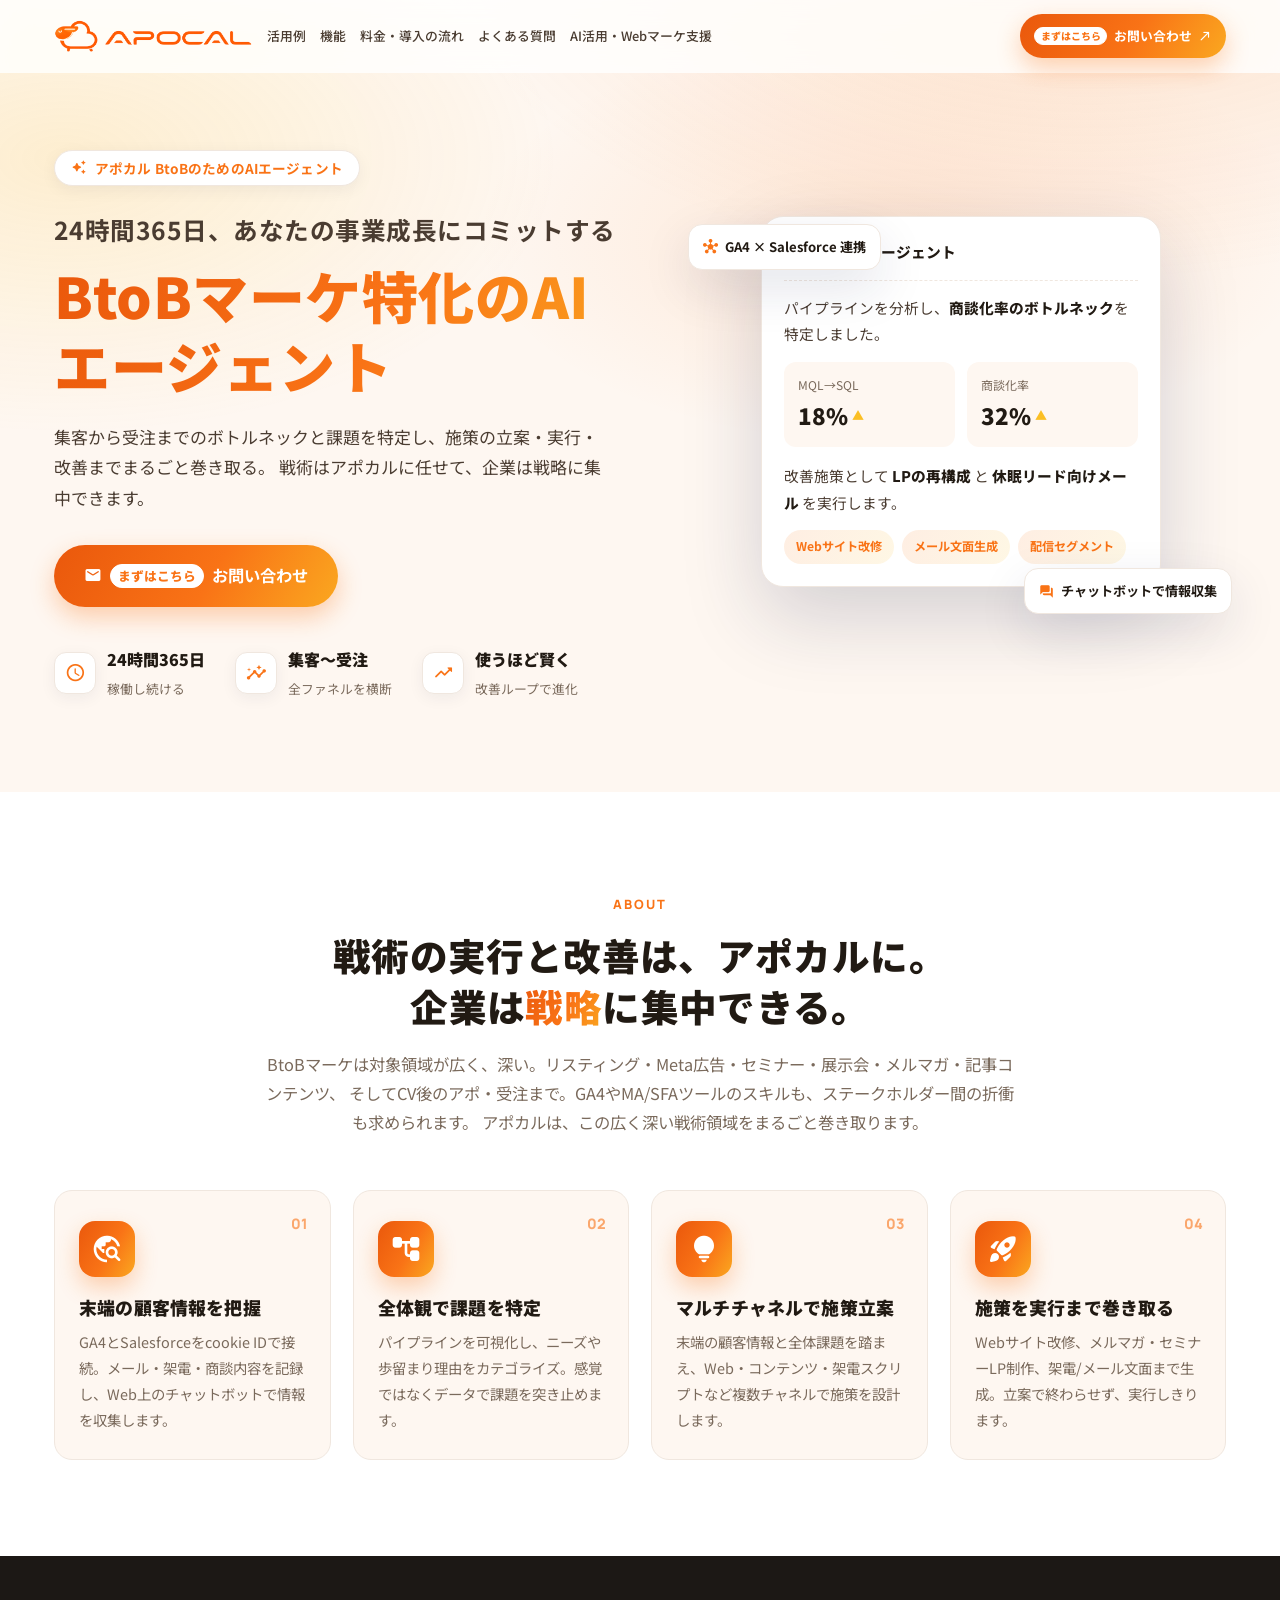
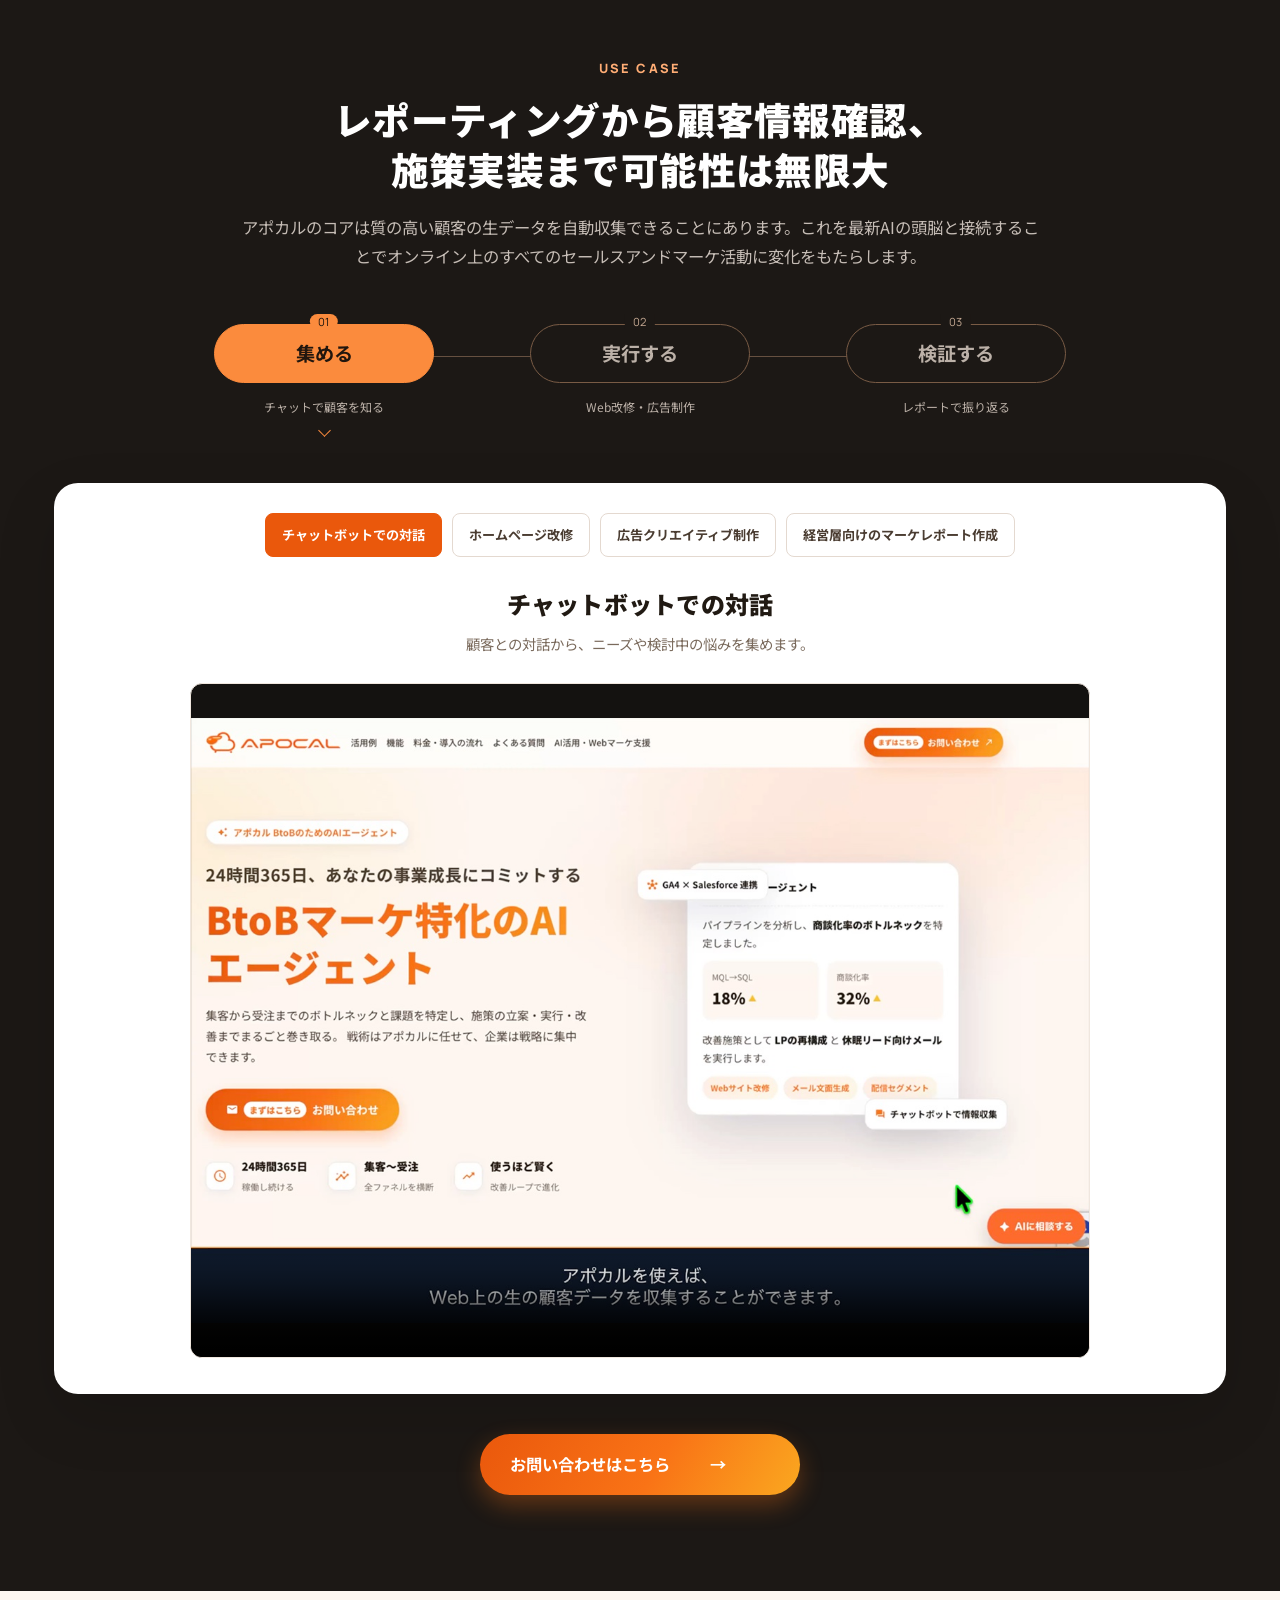
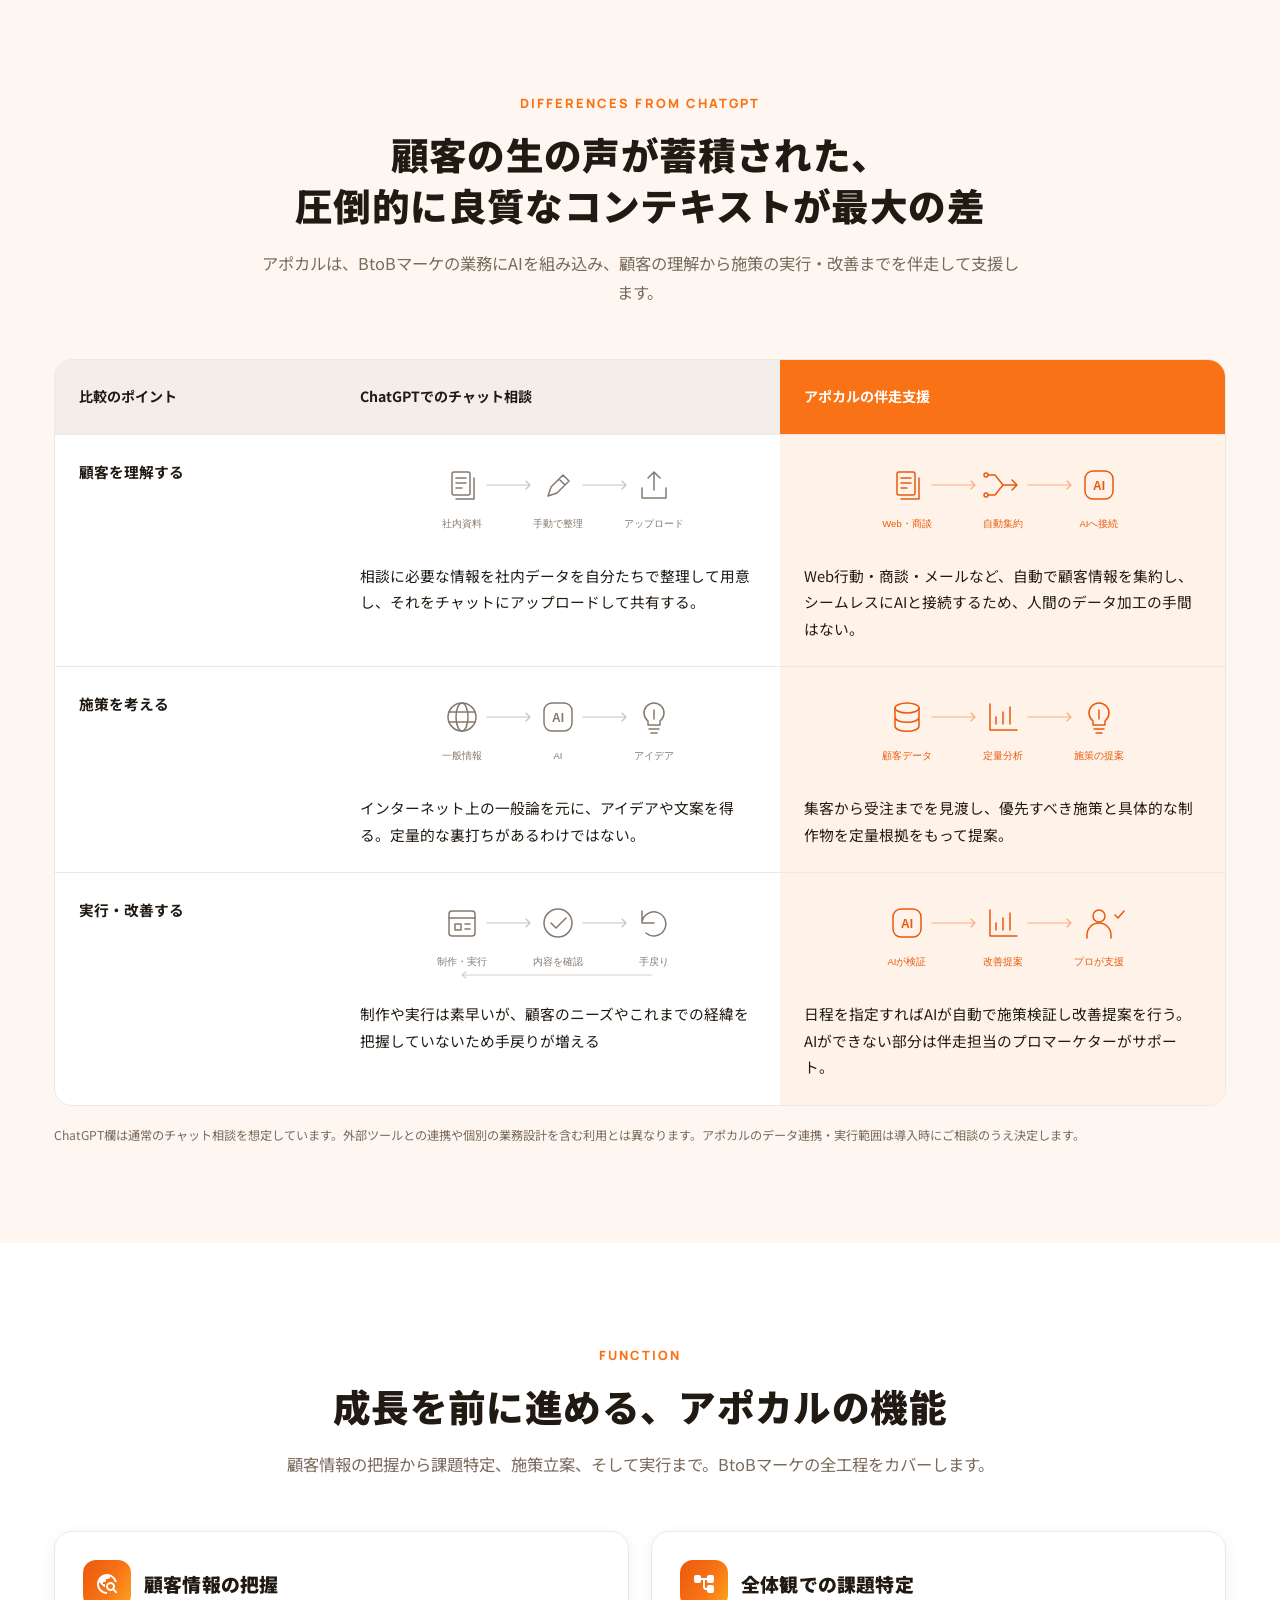
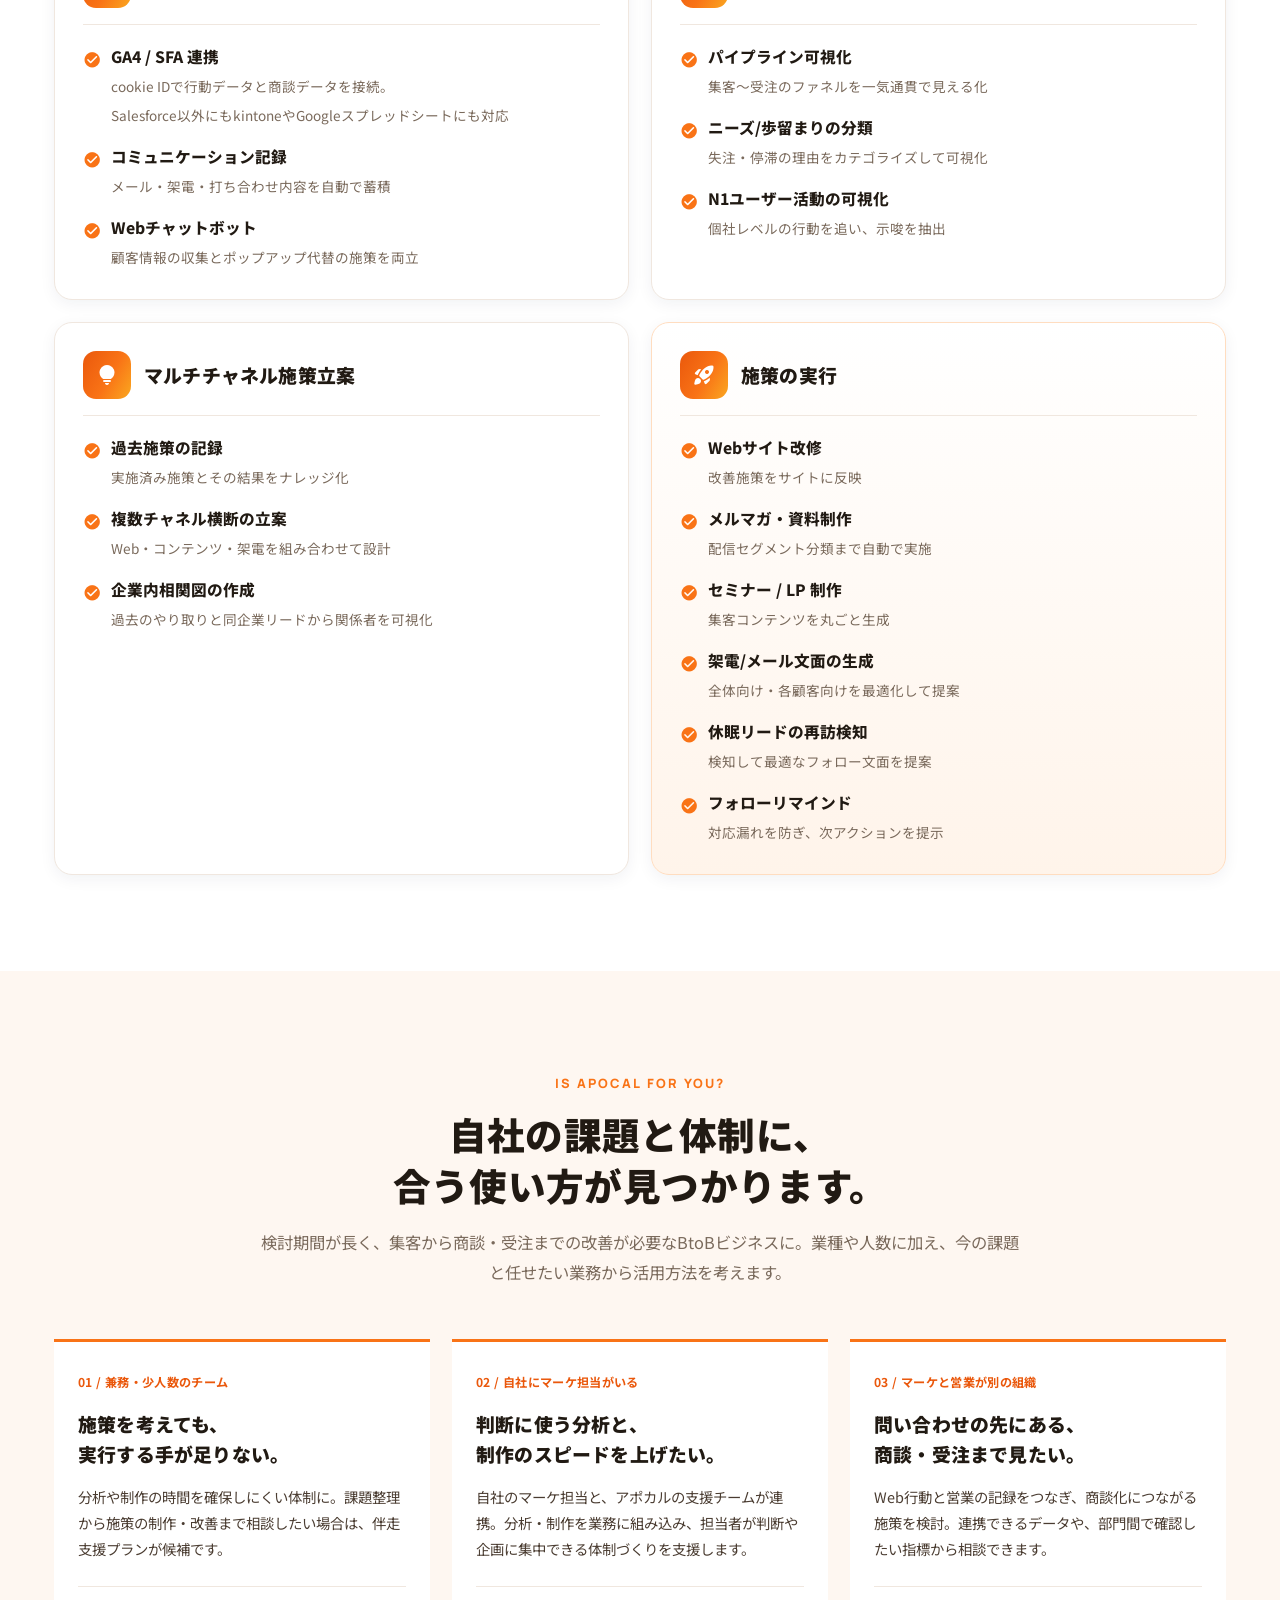
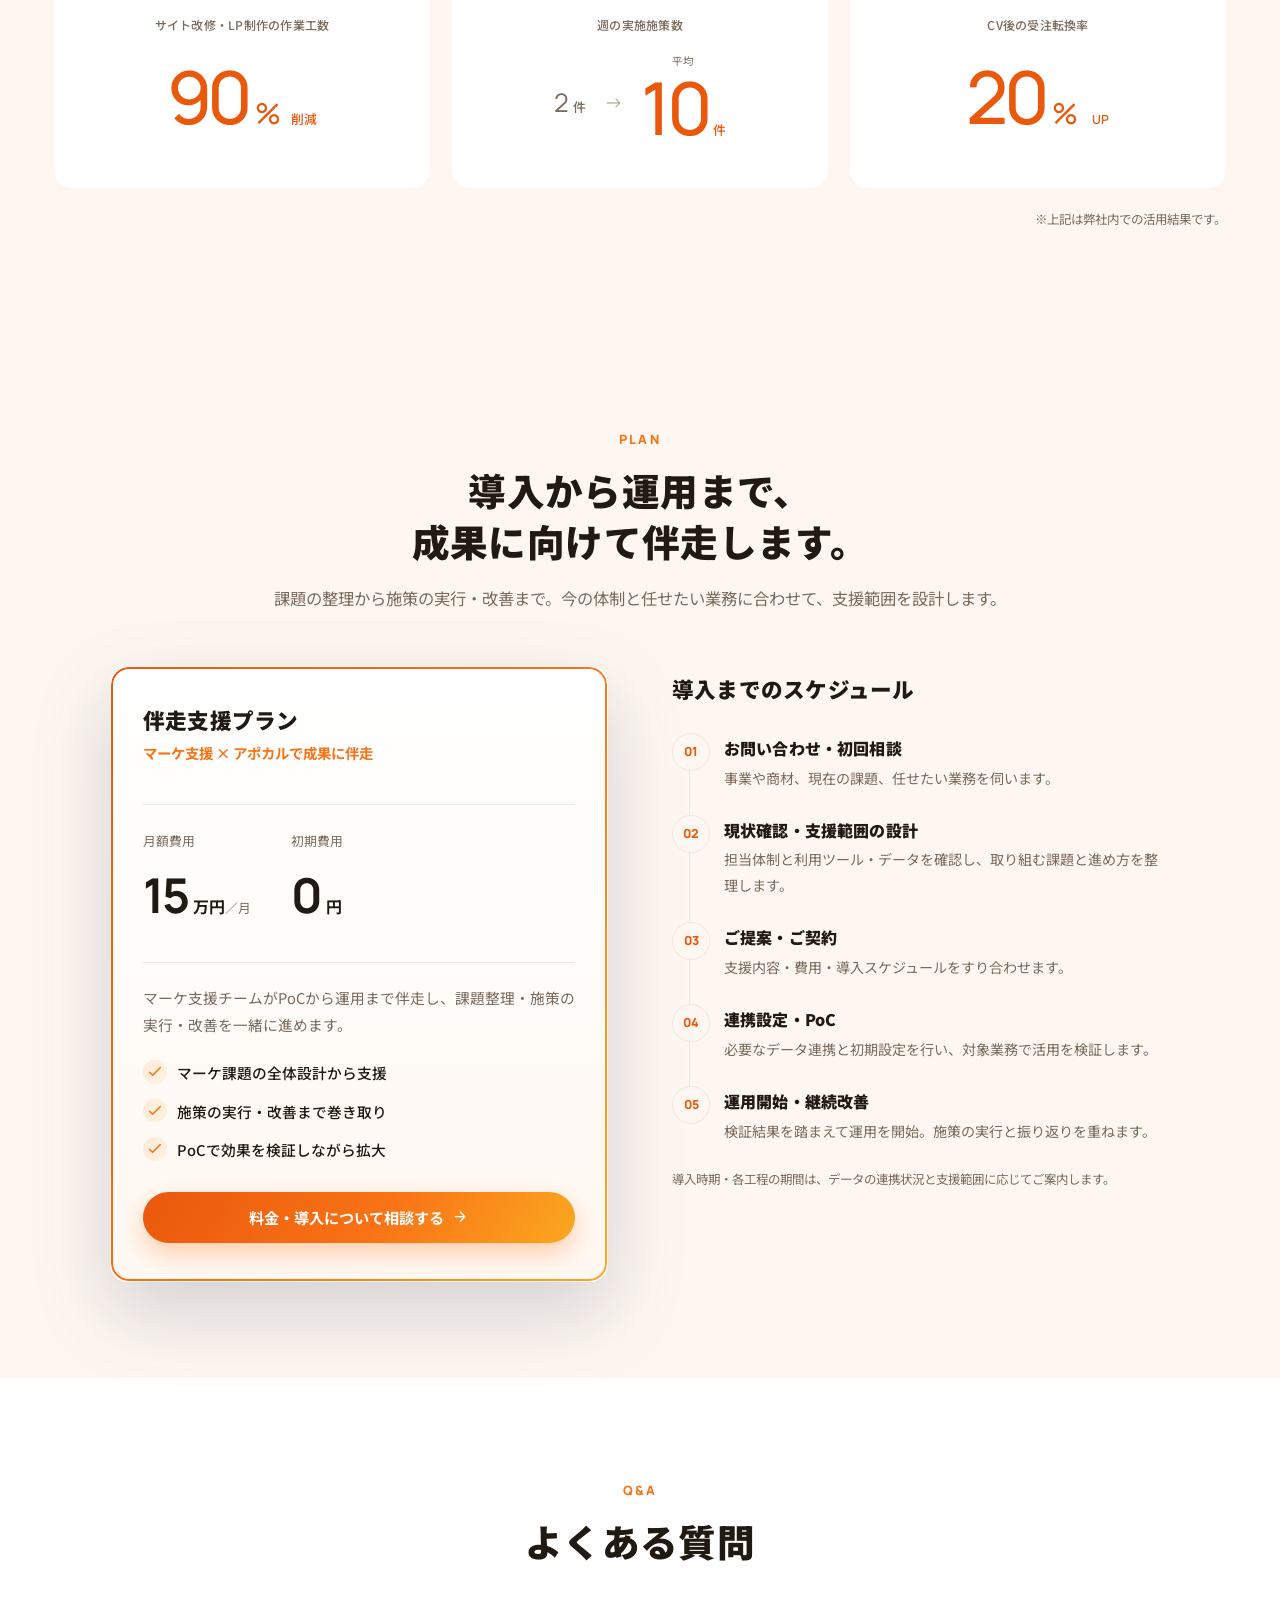
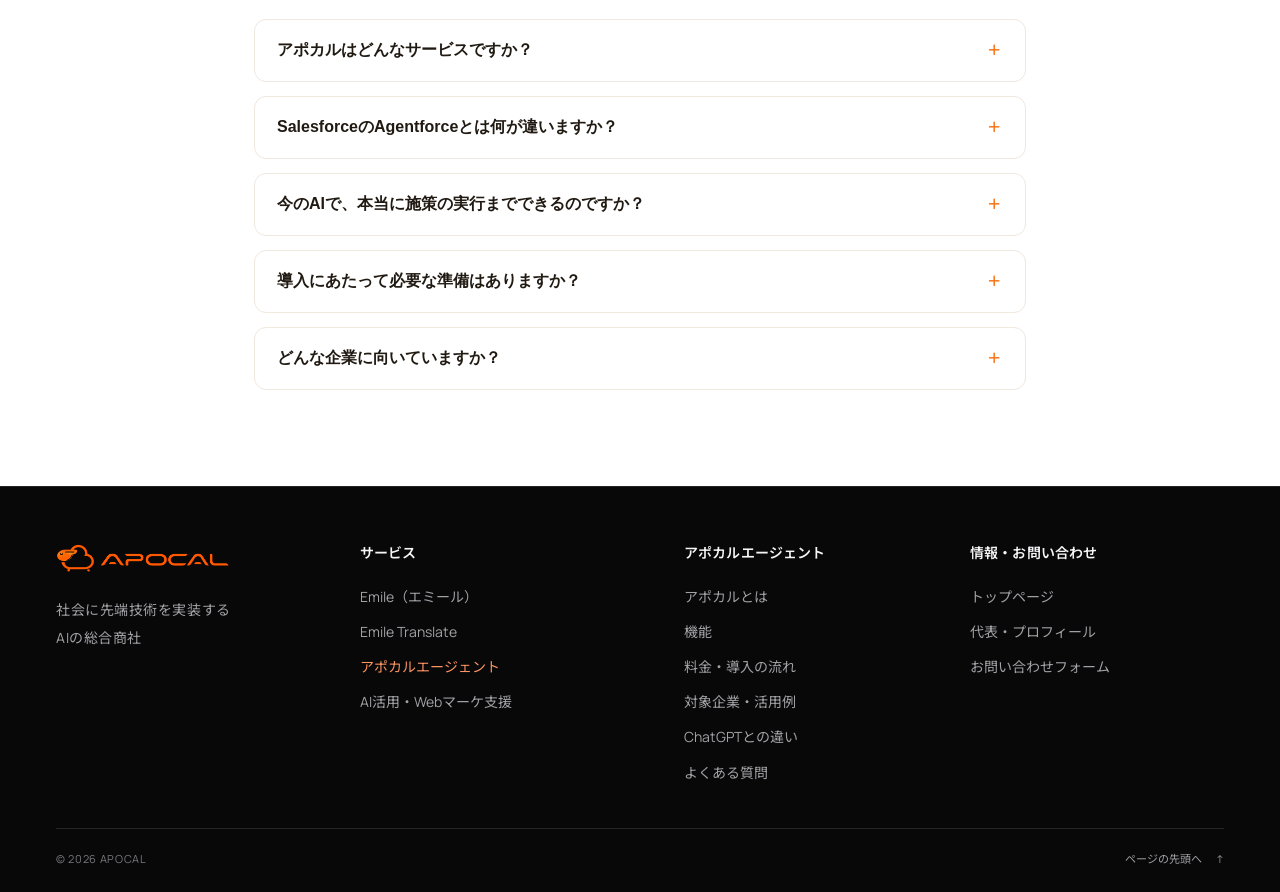
==== agent/index.html @ e38d310d "Present agent demos as collect execute verify workflow with contact CTA" ====
<!DOCTYPE html>
<html lang="ja">
<head>
  <!-- Google Tag Manager -->
  <script>(function(w,d,s,l,i){w[l]=w[l]||[];w[l].push({'gtm.start':
  new Date().getTime(),event:'gtm.js'});var f=d.getElementsByTagName(s)[0],
  j=d.createElement(s),dl=l!='dataLayer'?'&l='+l:'';j.async=true;j.src=
  'https://www.googletagmanager.com/gtm.js?id='+i+dl;f.parentNode.insertBefore(j,f);
  })(window,document,'script','dataLayer','GTM-NRPP5L7K');</script>
  <!-- End Google Tag Manager -->

  <meta charset="UTF-8" />
  <meta name="viewport" content="width=device-width, initial-scale=1.0" />
  <link rel="icon" type="image/png" href="/image/favicon.png" />
  <link rel="apple-touch-icon" href="/image/favicon.png" />
  <title>アポカルエージェント｜集客から受注まで巻き取る、BtoBマーケ特化のAIエージェント</title>
  <link rel="canonical" href="https://apocal.jp/agent/" />
  <meta name="description" content="アポカルは24時間365日あなたの事業成長にコミットするBtoBマーケ特化のAIエージェント。課題特定から施策立案・実行・改善までまるごと巻き取り、企業は戦略に集中できます。" />
  <script type="application/ld+json">
{
  "@context": "https://schema.org",
  "@graph": [
    {
      "@type": "WebSite",
      "@id": "https://apocal.jp/#website",
      "url": "https://apocal.jp/",
      "name": "アポカル",
      "alternateName": "APOCAL",
      "description": "集客から受注まで巻き取る、BtoBマーケ特化のAIエージェント",
      "inLanguage": "ja"
    },
    {
      "@type": "WebPage",
      "@id": "https://apocal.jp/agent/#webpage",
      "url": "https://apocal.jp/agent/",
      "name": "アポカルエージェント｜集客から受注まで巻き取る、BtoBマーケ特化のAIエージェント",
      "isPartOf": {
        "@id": "https://apocal.jp/#website"
      },
      "about": {
        "@id": "https://apocal.jp/agent/#service"
      },
      "inLanguage": "ja"
    },
    {
      "@type": "Service",
      "@id": "https://apocal.jp/agent/#service",
      "name": "アポカルエージェント",
      "alternateName": "APOCAL",
      "serviceType": "BtoBマーケ特化 AIエージェント",
      "description": "24時間365日、集客から受注までのボトルネックと課題を特定し、施策の立案・実行・改善まで一括して行うBtoBマーケティング特化型AIエージェントサービスです。",
      "url": "https://apocal.jp/agent/",
      "provider": {
        "@type": "Organization",
        "@id": "https://apocal.jp/#organization",
        "name": "アポカル運営事務局",
        "url": "https://apocal.jp/"
      },
      "areaServed": "JP",
      "category": "BtoBマーケティング支援・AIツール"
    },
    {
      "@type": "FAQPage",
      "@id": "https://apocal.jp/agent/#faq",
      "isPartOf": {
        "@id": "https://apocal.jp/agent/#webpage"
      },
      "mainEntity": [
        {
          "@type": "Question",
          "name": "アポカルはどんなサービスですか？",
          "acceptedAnswer": {
            "@type": "Answer",
            "text": "BtoBマーケに特化したAIエージェントです。集客から受注までのボトルネックと課題を特定し、施策の立案から実行・改善までを巻き取ります。企業は市場選定やサービスコンセプトといった戦略に集中できます。"
          }
        },
        {
          "@type": "Question",
          "name": "SalesforceのAgentforceとは何が違いますか？",
          "acceptedAnswer": {
            "@type": "Answer",
            "text": "Agentforceが主にCS・営業領域の人材代替を志向するのに対し、アポカルは「BtoBマーケ人材」の代替を志向します。集客〜受注のマーケ戦術に特化している点が大きな違いです。"
          }
        },
        {
          "@type": "Question",
          "name": "今のAIで、本当に施策の実行までできるのですか？",
          "acceptedAnswer": {
            "@type": "Answer",
            "text": "可視化・課題のカテゴライズ・施策支援は、現在のAIモデルで十分に実現可能です。モデルの進化に合わせて対応領域も拡張していきます。"
          }
        },
        {
          "@type": "Question",
          "name": "導入にあたって必要な準備はありますか？",
          "acceptedAnswer": {
            "@type": "Answer",
            "text": "効果を最大化するため、GA4とSalesforceの連携(cookie IDでの接続)など、Web/SFA上に必要な情報が揃っている状態が理想です。現状に合わせた導入設計もご提案します。"
          }
        },
        {
          "@type": "Question",
          "name": "どんな企業に向いていますか？",
          "acceptedAnswer": {
            "@type": "Answer",
            "text": "検討期間が長いBtoBビジネスや、マーケと営業の連携に課題を持つ企業様に向いています。少人数・兼務のチームから、自社にマーケ担当がいる体制まで、伴走支援プランで課題整理・施策の実行・改善を支援します。業種や人数だけでなく、任せたい業務と利用できるデータから導入方法をご相談いただけます。"
          }
        }
      ]
    }
  ]
}
  </script>
  <link rel="preconnect" href="https://fonts.googleapis.com" />
  <link rel="preconnect" href="https://fonts.gstatic.com" crossorigin />
  <link href="https://fonts.googleapis.com/css2?family=Noto+Sans+JP:wght@400;500;700;900&family=Manrope:wght@500;700;800&display=swap" rel="stylesheet" />
  <link href="https://fonts.googleapis.com/icon?family=Material+Icons+Round" rel="stylesheet" />
  <link rel="stylesheet" href="/css/style.css" />
  <link rel="stylesheet" href="/css/decision-guide.css" />
  <link rel="stylesheet" href="/css/service-footer.css" />
</head>
<body>
  <!-- Google Tag Manager (noscript) -->
  <noscript><iframe src="https://www.googletagmanager.com/ns.html?id=GTM-NRPP5L7K"
  height="0" width="0" style="display:none;visibility:hidden"></iframe></noscript>
  <!-- End Google Tag Manager (noscript) -->

  <!-- ===== Header ===== -->
  <header class="site-header home-header" id="siteHeader">
    <div class="container header-inner">
      <a href="/" class="brand" aria-label="アポカル">
        <img src="/image/apocal_logo_3.png" alt="アポカル" class="brand-logo">
      </a>

      <div class="home-menu" id="homeMenu">
      <nav class="nav" id="nav" aria-label="メインナビゲーション">
        <a href="#use-case">活用例</a>
        <a href="#features">機能</a>
        <a href="#plan">料金・導入の流れ</a>
        <a href="#faq">よくある質問</a>
        <a href="/consulting/">AI活用・Webマーケ支援</a>
      </nav>

      <div class="header-actions">
        <a href="/contact/" class="btn btn-primary"><span class="cta-prefix">まずはこちら</span>お問い合わせ<i class="material-icons-round">call_made</i></a>
      </div>

      </div>

      <button class="nav-toggle" id="navToggle" aria-label="メニューを開閉する" aria-controls="homeMenu" aria-expanded="false">
        <span></span><span></span><span></span>
      </button>
    </div>
  </header>

  <main id="top">

    <!-- ===== Hero ===== -->
    <section class="hero">
      <div class="hero-glow"></div>
      <div class="container hero-inner">
        <div class="hero-copy">
          <h1 class="eyebrow"><i class="material-icons-round">auto_awesome</i>アポカル BtoBのためのAIエージェント</h1>
          <h2 class="hero-title">
            <span class="hero-title-lead">24時間365日、あなたの事業成長にコミットする</span>
            <span class="grad hero-title-main">BtoBマーケ特化の<br class="only-mobile" />AIエージェント</span>
          </h2>
          <p class="hero-lead">
            集客から受注までのボトルネックと課題を特定し、施策の立案・実行・改善までまるごと巻き取る。
            戦術はアポカルに任せて、企業は戦略に集中できます。
          </p>
          <div class="hero-cta">
            <a href="/contact/" class="btn btn-primary btn-lg"><i class="material-icons-round">mail</i><span class="cta-prefix">まずはこちら</span>お問い合わせ</a>
          </div>
          <ul class="hero-trust">
            <li><i class="material-icons-round">schedule</i><div><strong>24時間365日</strong><span>稼働し続ける</span></div></li>
            <li><i class="material-icons-round">insights</i><div><strong>集客〜受注</strong><span>全ファネルを横断</span></div></li>
            <li><i class="material-icons-round">trending_up</i><div><strong>使うほど賢く</strong><span>改善ループで進化</span></div></li>
          </ul>
        </div>

        <div class="hero-visual" aria-hidden="true">
          <div class="hero-card floating">
            <div class="hc-head"><span class="dot"></span>アポカル エージェント</div>
            <div class="hc-body">
              <p class="hc-line">パイプラインを分析し、<b>商談化率のボトルネック</b>を特定しました。</p>
              <div class="hc-metric">
                <div><span>MQL→SQL</span><b>18% <em>▲</em></b></div>
                <div><span>商談化率</span><b>32% <em>▲</em></b></div>
              </div>
              <p class="hc-line">改善施策として <b>LPの再構成</b> と <b>休眠リード向けメール</b> を実行します。</p>
              <div class="hc-actions">
                <span class="chip">Webサイト改修</span>
                <span class="chip">メール文面生成</span>
                <span class="chip">配信セグメント</span>
              </div>
            </div>
          </div>
          <div class="hero-badge badge-a"><i class="material-icons-round">hub</i>GA4 × Salesforce 連携</div>
          <div class="hero-badge badge-b"><i class="material-icons-round">forum</i>チャットボットで情報収集</div>
        </div>
      </div>
    </section>

    <section class="section about" id="about">
      <div class="container">
        <div class="section-head center">
          <span class="tag">ABOUT</span>
          <h2>戦術の実行と改善は、アポカルに。<br />企業は<span class="grad">戦略</span>に集中できる。</h2>
          <p class="section-desc">
            BtoBマーケは対象領域が広く、深い。リスティング・Meta広告・セミナー・展示会・メルマガ・記事コンテンツ、
            そしてCV後のアポ・受注まで。GA4やMA/SFAツールのスキルも、ステークホルダー間の折衝も求められます。
            アポカルは、この広く深い戦術領域をまるごと巻き取ります。
          </p>
        </div>

        <div class="pillars">
          <article class="pillar">
            <div class="pillar-num">01</div>
            <i class="material-icons-round">travel_explore</i>
            <h3>末端の顧客情報を把握</h3>
            <p>GA4とSalesforceをcookie IDで接続。メール・架電・商談内容を記録し、Web上のチャットボットで情報を収集します。</p>
          </article>
          <article class="pillar">
            <div class="pillar-num">02</div>
            <i class="material-icons-round">account_tree</i>
            <h3>全体観で課題を特定</h3>
            <p>パイプラインを可視化し、ニーズや歩留まり理由をカテゴライズ。感覚ではなくデータで課題を突き止めます。</p>
          </article>
          <article class="pillar">
            <div class="pillar-num">03</div>
            <i class="material-icons-round">lightbulb</i>
            <h3>マルチチャネルで施策立案</h3>
            <p>末端の顧客情報と全体課題を踏まえ、Web・コンテンツ・架電スクリプトなど複数チャネルで施策を設計します。</p>
          </article>
          <article class="pillar">
            <div class="pillar-num">04</div>
            <i class="material-icons-round">rocket_launch</i>
            <h3>施策を実行まで巻き取る</h3>
            <p>Webサイト改修、メルマガ・セミナーLP制作、架電/メール文面まで生成。立案で終わらせず、実行しきります。</p>
          </article>
        </div>
      </div>
    </section>

    <section class="section use-case" id="use-case" aria-labelledby="useCaseHeading">
      <div class="container">
        <div class="section-head center use-case-video-head">
          <span class="tag">USE CASE</span>
          <h2 id="useCaseHeading">レポーティングから顧客情報確認、<br />施策実装まで可能性は無限大</h2>
          <p class="section-desc">アポカルのコアは質の高い顧客の生データを自動収集できることにあります。これを最新AIの頭脳と接続することでオンライン上のすべてのセールスアンドマーケ活動に変化をもたらします。</p>
        </div>
        <div class="use-case-flow" aria-label="アポカルの活用の流れ">
          <button type="button" class="use-case-step is-active" data-use-case-stage="collect" aria-pressed="true"><span class="use-case-step-number">01</span><span>集める</span><small>チャットで顧客を知る</small></button>
          <button type="button" class="use-case-step" data-use-case-stage="execute" aria-pressed="false"><span class="use-case-step-number">02</span><span>実行する</span><small>Web改修・広告制作</small></button>
          <button type="button" class="use-case-step" data-use-case-stage="verify" aria-pressed="false"><span class="use-case-step-number">03</span><span>検証する</span><small>レポートで振り返る</small></button>
        </div>
        <div class="use-case-showcase">
          <div class="use-case-tabs" role="tablist" aria-label="活用例の動画">
            <button type="button" role="tab" id="use-case-tab-1" aria-controls="use-case-panel-1" aria-selected="true" tabindex="0" data-use-case-stage="collect">チャットボットでの対話</button>
            <button type="button" role="tab" id="use-case-tab-2" aria-controls="use-case-panel-2" aria-selected="false" tabindex="-1" data-use-case-stage="execute">ホームページ改修</button>
            <button type="button" role="tab" id="use-case-tab-3" aria-controls="use-case-panel-3" aria-selected="false" tabindex="-1" data-use-case-stage="execute">広告クリエイティブ制作</button>
            <button type="button" role="tab" id="use-case-tab-4" aria-controls="use-case-panel-4" aria-selected="false" tabindex="-1" data-use-case-stage="verify">経営層向けのマーケレポート作成</button>
          </div>
          <div class="use-case-panel" role="tabpanel" id="use-case-panel-1" aria-labelledby="use-case-tab-1" tabindex="0">
            <div class="use-case-panel-copy"><h3 id="use-case-video-1">チャットボットでの対話</h3><p>顧客との対話から、ニーズや検討中の悩みを集めます。</p></div>
            <div class="use-case-video-frame">
              <video controls playsinline preload="none" poster="/video/agent/chatbot-dialogue.jpg" width="1280" height="960" aria-labelledby="use-case-video-1">
                <source src="/video/agent/chatbot-dialogue.mp4" type="video/mp4" />
                <p>動画を再生できない場合は、<a href="/video/agent/chatbot-dialogue.mp4">チャットボットでの対話の動画を開く</a>をご利用ください。</p>
              </video>
            </div>
          </div>
          <div class="use-case-panel" role="tabpanel" id="use-case-panel-2" aria-labelledby="use-case-tab-2" tabindex="0" hidden>
            <div class="use-case-panel-copy"><h3 id="use-case-video-2">ホームページ改修</h3><p>集めた顧客の声をもとに、ホームページの改善を進めます。</p></div>
            <div class="use-case-video-frame">
              <video controls playsinline preload="none" poster="/video/agent/website-improvement.jpg" width="1280" height="960" aria-labelledby="use-case-video-2">
                <source src="/video/agent/website-improvement.mp4" type="video/mp4" />
                <p>動画を再生できない場合は、<a href="/video/agent/website-improvement.mp4">ホームページ改修の動画を開く</a>をご利用ください。</p>
              </video>
            </div>
          </div>
          <div class="use-case-panel" role="tabpanel" id="use-case-panel-3" aria-labelledby="use-case-tab-3" tabindex="0" hidden>
            <div class="use-case-panel-copy"><h3 id="use-case-video-3">広告クリエイティブ制作</h3><p>顧客の関心を捉え、広告クリエイティブの制作につなげます。</p></div>
            <div class="use-case-video-frame">
              <video controls playsinline preload="none" poster="/video/agent/ad-creative.jpg" width="1280" height="960" aria-labelledby="use-case-video-3">
                <source src="/video/agent/ad-creative.mp4" type="video/mp4" />
                <p>動画を再生できない場合は、<a href="/video/agent/ad-creative.mp4">広告クリエイティブ制作の動画を開く</a>をご利用ください。</p>
              </video>
            </div>
          </div>
          <div class="use-case-panel" role="tabpanel" id="use-case-panel-4" aria-labelledby="use-case-tab-4" tabindex="0" hidden>
            <div class="use-case-panel-copy"><h3 id="use-case-video-4">経営層向けのマーケレポート作成</h3><p>蓄積したデータをレポートにまとめ、施策の振り返りや次の判断に活かします。</p></div>
            <div class="use-case-video-frame">
              <video controls playsinline preload="none" poster="/video/agent/marketing-report.jpg" width="1280" height="960" aria-labelledby="use-case-video-4">
                <source src="/video/agent/marketing-report.mp4" type="video/mp4" />
                <p>動画を再生できない場合は、<a href="/video/agent/marketing-report.mp4">経営層向けのマーケレポート作成の動画を開く</a>をご利用ください。</p>
              </video>
            </div>
          </div>
        </div>
        <div class="use-case-contact"><a href="/contact/" class="btn btn-primary btn-lg">お問い合わせはこちら <span aria-hidden="true">→</span></a></div>
      </div>
    </section>

    <section class="section agent-comparison" id="solution" aria-labelledby="comparisonHeading">
      <div class="container">
        <div class="section-head center">
          <span class="tag">DIFFERENCES FROM CHATGPT</span>
          <h2 id="comparisonHeading">顧客の生の声が蓄積された、<br />圧倒的に良質なコンテキストが最大の差</h2>
          <p class="section-desc">アポカルは、BtoBマーケの業務にAIを組み込み、顧客の理解から施策の実行・改善までを伴走して支援します。</p>
        </div>
        <div class="comparison-table-wrap">
          <table class="agent-comparison-table">
            <caption class="visually-hidden">通常のチャット相談とアポカルの伴走支援の比較</caption>
            <thead><tr><th scope="col">比較のポイント</th><th scope="col">ChatGPTでのチャット相談</th><th scope="col">アポカルの伴走支援</th></tr></thead>
            <tbody>
              <tr><th scope="row">顧客を理解する</th><td><img class="comparison-illustration" src="/image/agent-compare-manual-sharing.svg" width="248" height="86" alt="" loading="lazy" />相談に必要な情報を社内データを自分たちで整理して用意し、それをチャットにアップロードして共有する。</td><td><img class="comparison-illustration" src="/image/agent-compare-automatic-context.svg" width="248" height="86" alt="" loading="lazy" />Web行動・商談・メールなど、自動で顧客情報を集約し、シームレスにAIと接続するため、人間のデータ加工の手間はない。</td></tr>
              <tr><th scope="row">施策を考える</th><td><img class="comparison-illustration" src="/image/agent-compare-general-ideas.svg" width="248" height="86" alt="" loading="lazy" />インターネット上の一般論を元に、アイデアや文案を得る。定量的な裏打ちがあるわけではない。</td><td><img class="comparison-illustration" src="/image/agent-compare-data-proposals.svg" width="248" height="86" alt="" loading="lazy" />集客から受注までを見渡し、優先すべき施策と具体的な制作物を定量根拠をもって提案。</td></tr>
              <tr><th scope="row">実行・改善する</th><td><img class="comparison-illustration" src="/image/agent-compare-manual-rework.svg" width="248" height="86" alt="" loading="lazy" />制作や実行は素早いが、顧客のニーズやこれまでの経緯を把握していないため手戻りが増える</td><td><img class="comparison-illustration" src="/image/agent-compare-supported-improvement.svg" width="248" height="86" alt="" loading="lazy" />日程を指定すればAIが自動で施策検証し改善提案を行う。AIができない部分は伴走担当のプロマーケターがサポート。</td></tr>
            </tbody>
          </table>
        </div>
        <p class="comparison-note">ChatGPT欄は通常のチャット相談を想定しています。外部ツールとの連携や個別の業務設計を含む利用とは異なります。アポカルのデータ連携・実行範囲は導入時にご相談のうえ決定します。</p>
      </div>
    </section>

    <section class="section features" id="features">
      <div class="container">
        <div class="section-head center">
          <span class="tag">FUNCTION</span>
          <h2>成長を前に進める、アポカルの機能</h2>
          <p class="section-desc">顧客情報の把握から課題特定、施策立案、そして実行まで。BtoBマーケの全工程をカバーします。</p>
        </div>

        <div class="feature-groups">
          <div class="feat-group">
            <div class="feat-group-head"><i class="material-icons-round">travel_explore</i><h3>顧客情報の把握</h3></div>
            <ul class="feat-list">
              <li><b>GA4 / SFA 連携</b><span>cookie IDで行動データと商談データを接続。<br />Salesforce以外にもkintoneやGoogleスプレッドシートにも対応</span></li>
              <li><b>コミュニケーション記録</b><span>メール・架電・打ち合わせ内容を自動で蓄積</span></li>
              <li><b>Webチャットボット</b><span>顧客情報の収集とポップアップ代替の施策を両立</span></li>
            </ul>
          </div>

          <div class="feat-group">
            <div class="feat-group-head"><i class="material-icons-round">account_tree</i><h3>全体観での課題特定</h3></div>
            <ul class="feat-list">
              <li><b>パイプライン可視化</b><span>集客〜受注のファネルを一気通貫で見える化</span></li>
              <li><b>ニーズ/歩留まりの分類</b><span>失注・停滞の理由をカテゴライズして可視化</span></li>
              <li><b>N1ユーザー活動の可視化</b><span>個社レベルの行動を追い、示唆を抽出</span></li>
            </ul>
          </div>

          <div class="feat-group">
            <div class="feat-group-head"><i class="material-icons-round">lightbulb</i><h3>マルチチャネル施策立案</h3></div>
            <ul class="feat-list">
              <li><b>過去施策の記録</b><span>実施済み施策とその結果をナレッジ化</span></li>
              <li><b>複数チャネル横断の立案</b><span>Web・コンテンツ・架電を組み合わせて設計</span></li>
              <li><b>企業内相関図の作成</b><span>過去のやり取りと同企業リードから関係者を可視化</span></li>
            </ul>
          </div>

          <div class="feat-group highlight">
            <div class="feat-group-head"><i class="material-icons-round">rocket_launch</i><h3>施策の実行</h3></div>
            <ul class="feat-list">
              <li><b>Webサイト改修</b><span>改善施策をサイトに反映</span></li>
              <li><b>メルマガ・資料制作</b><span>配信セグメント分類まで自動で実施</span></li>
              <li><b>セミナー / LP 制作</b><span>集客コンテンツを丸ごと生成</span></li>
              <li><b>架電/メール文面の生成</b><span>全体向け・各顧客向けを最適化して提案</span></li>
              <li><b>休眠リードの再訪検知</b><span>検知して最適なフォロー文面を提案</span></li>
              <li><b>フォローリマインド</b><span>対応漏れを防ぎ、次アクションを提示</span></li>
            </ul>
          </div>
        </div>
      </div>
    </section>

    <section class="section target" id="target" aria-labelledby="targetHeading">
      <div class="container">
        <div class="section-head center">
          <span class="tag">IS APOCAL FOR YOU?</span>
          <h2 id="targetHeading">自社の課題と体制に、<br />合う使い方が見つかります。</h2>
          <p class="section-desc">検討期間が長く、集客から商談・受注までの改善が必要なBtoBビジネスに。業種や人数に加え、今の課題と任せたい業務から活用方法を考えます。</p>
        </div>
        <div class="fit-grid">
          <article class="fit-card">
            <span class="guide-number">01 / 兼務・少人数のチーム</span>
            <h3>施策を考えても、<br />実行する手が足りない。</h3>
            <p>分析や制作の時間を確保しにくい体制に。課題整理から施策の制作・改善まで相談したい場合は、伴走支援プランが候補です。</p>
            <div class="fit-impact" role="group" aria-label="サイト改修やLP制作の作業工数90%削減">
              <span class="fit-impact-label">サイト改修・LP制作の作業工数</span>
              <div class="fit-impact-value" aria-hidden="true"><strong>90</strong><span class="fit-impact-unit">%</span><small>削減</small></div>
            </div>
          </article>
          <article class="fit-card">
            <span class="guide-number">02 / 自社にマーケ担当がいる</span>
            <h3>判断に使う分析と、<br />制作のスピードを上げたい。</h3>
            <p>自社のマーケ担当と、アポカルの支援チームが連携。分析・制作を業務に組み込み、担当者が判断や企画に集中できる体制づくりを支援します。</p>
            <div class="fit-impact" role="group" aria-label="週の実施施策数が2件から平均10件に上昇">
              <span class="fit-impact-label">週の実施施策数</span>
              <div class="fit-impact-value fit-impact-change" aria-hidden="true"><span class="fit-impact-before">2<small>件</small></span><span class="fit-impact-arrow">→</span><span class="fit-impact-after"><span class="fit-impact-average">平均</span><span><strong>10</strong><small>件</small></span></span></div>
            </div>
          </article>
          <article class="fit-card">
            <span class="guide-number">03 / マーケと営業が別の組織</span>
            <h3>問い合わせの先にある、<br />商談・受注まで見たい。</h3>
            <p>Web行動と営業の記録をつなぎ、商談化につながる施策を検討。連携できるデータや、部門間で確認したい指標から相談できます。</p>
            <div class="fit-impact" role="group" aria-label="CV後の受注転換率が20%UP">
              <span class="fit-impact-label">CV後の受注転換率</span>
              <div class="fit-impact-value" aria-hidden="true"><strong>20</strong><span class="fit-impact-unit">%</span><span class="fit-impact-up">UP</span></div>
            </div>
          </article>
        </div>
        <p class="fit-impact-note">※上記は弊社内での活用結果です。</p>
      </div>
    </section>

    <section class="section plan" id="plan" aria-labelledby="planHeading">
      <div class="container">
        <div class="section-head center">
          <span class="tag">PLAN</span>
          <h2 id="planHeading">導入から運用まで、<br />成果に向けて伴走します。</h2>
          <p class="section-desc">課題の整理から施策の実行・改善まで。今の体制と任せたい業務に合わせて、支援範囲を設計します。</p>
        </div>
        <div class="agent-plan-layout">
          <article class="plan-card recommend" id="pricing">
            <h3>伴走支援プラン</h3>
            <p class="plan-sub">マーケ支援 × アポカルで成果に伴走</p>
            <dl class="agent-plan-price"><div><dt>月額費用</dt><dd><strong>15</strong>万円<span>／月</span></dd></div><div><dt>初期費用</dt><dd><strong>0</strong>円</dd></div></dl>
            <p class="plan-lead">マーケ支援チームがPoCから運用まで伴走し、課題整理・施策の実行・改善を一緒に進めます。</p>
            <ul class="plan-points">
              <li><i class="material-icons-round" aria-hidden="true">check</i>マーケ課題の全体設計から支援</li>
              <li><i class="material-icons-round" aria-hidden="true">check</i>施策の実行・改善まで巻き取り</li>
              <li><i class="material-icons-round" aria-hidden="true">check</i>PoCで効果を検証しながら拡大</li>
            </ul>
            <a href="/contact/" class="btn btn-primary btn-block">料金・導入について相談する<i class="material-icons-round" aria-hidden="true">arrow_forward</i></a>
          </article>
          <aside class="agent-onboarding" aria-labelledby="onboardingHeading">
            <h3 id="onboardingHeading">導入までのスケジュール</h3>
            <ol class="workflow-steps">
              <li><h4>お問い合わせ・初回相談</h4><p>事業や商材、現在の課題、任せたい業務を伺います。</p></li>
              <li><h4>現状確認・支援範囲の設計</h4><p>担当体制と利用ツール・データを確認し、取り組む課題と進め方を整理します。</p></li>
              <li><h4>ご提案・ご契約</h4><p>支援内容・費用・導入スケジュールをすり合わせます。</p></li>
              <li><h4>連携設定・PoC</h4><p>必要なデータ連携と初期設定を行い、対象業務で活用を検証します。</p></li>
              <li><h4>運用開始・継続改善</h4><p>検証結果を踏まえて運用を開始。施策の実行と振り返りを重ねます。</p></li>
            </ol>
            <p class="onboarding-note">導入時期・各工程の期間は、データの連携状況と支援範囲に応じてご案内します。</p>
          </aside>
        </div>
      </div>
    </section>

    <section class="section faq" id="faq">
      <div class="container narrow">
        <div class="section-head center">
          <span class="tag">Q&amp;A</span>
          <h2>よくある質問</h2>
        </div>
        <div class="faq-list" id="faqList">
          <div class="faq-item">
            <button class="faq-q">アポカルはどんなサービスですか？<i class="material-icons-round">add</i></button>
            <div class="faq-a"><p>BtoBマーケに特化したAIエージェントです。集客から受注までのボトルネックと課題を特定し、施策の立案から実行・改善までを巻き取ります。企業は市場選定やサービスコンセプトといった戦略に集中できます。</p></div>
          </div>
          <div class="faq-item">
            <button class="faq-q">SalesforceのAgentforceとは何が違いますか？<i class="material-icons-round">add</i></button>
            <div class="faq-a"><p>Agentforceが主にCS・営業領域の人材代替を志向するのに対し、アポカルは「BtoBマーケ人材」の代替を志向します。集客〜受注のマーケ戦術に特化している点が大きな違いです。</p></div>
          </div>
          <div class="faq-item">
            <button class="faq-q">今のAIで、本当に施策の実行までできるのですか？<i class="material-icons-round">add</i></button>
            <div class="faq-a"><p>可視化・課題のカテゴライズ・施策支援は、現在のAIモデルで十分に実現可能です。モデルの進化に合わせて対応領域も拡張していきます。</p></div>
          </div>
          <div class="faq-item">
            <button class="faq-q">導入にあたって必要な準備はありますか？<i class="material-icons-round">add</i></button>
            <div class="faq-a"><p>効果を最大化するため、GA4とSalesforceの連携(cookie IDでの接続)など、Web/SFA上に必要な情報が揃っている状態が理想です。現状に合わせた導入設計もご提案します。</p></div>
          </div>
          <div class="faq-item">
            <button class="faq-q">どんな企業に向いていますか？<i class="material-icons-round">add</i></button>
            <div class="faq-a"><p>検討期間が長いBtoBビジネスや、マーケと営業の連携に課題を持つ企業様に向いています。少人数・兼務のチームから、自社にマーケ担当がいる体制まで、伴走支援プランで課題整理・施策の実行・改善を支援します。業種や人数だけでなく、任せたい業務と利用できるデータから導入方法をご相談いただけます。</p></div>
          </div>
        </div>
      </div>
    </section>
  </main>

  <!-- ===== Footer ===== -->
  <footer class="site-footer service-footer" id="siteFooter">
    <div class="service-footer-main">
      <div class="service-footer-brand">
        <a href="/" aria-label="アポカル ホーム"><img src="/image/apocal_logo_3.png" width="139" height="28" alt="APOCAL" /></a>
        <p class="service-footer-mission">社会に先端技術を実装する<br>AIの総合商社</p>
      </div>
      <div class="service-footer-navs">
        <nav aria-label="サービス一覧">
          <h2>サービス</h2>
            <a href="/emile/">Emile（エミール）</a>
            <a href="/emile/#translate-heading">Emile Translate</a>
            <a href="/agent/" aria-current="page">アポカルエージェント</a>
            <a href="/consulting/">AI活用・Webマーケ支援</a>
        </nav>
        <nav aria-label="アポカルエージェントのご案内">
          <h2>アポカルエージェント</h2>
          <a href="/agent/#about">アポカルとは</a>
          <a href="/agent/#features">機能</a>
          <a href="/agent/#plan">料金・導入の流れ</a>
          <a href="/agent/#target">対象企業・活用例</a>
          <a href="/agent/#solution">ChatGPTとの違い</a>
          <a href="/agent/#faq">よくある質問</a>
        </nav>
        <nav class="service-footer-info" aria-label="情報・お問い合わせ">
          <h2>情報・お問い合わせ</h2>
          <a href="/">トップページ</a>
          <a href="/consulting/#profile">代表・プロフィール</a>
          <a href="/contact/">お問い合わせフォーム</a>
        </nav>
      </div>
    </div>
    <div class="service-footer-bottom"><span>&copy; 2026 APOCAL</span><a href="#top">ページの先頭へ <span aria-hidden="true">↑</span></a></div>
  </footer>

  <script src="/js/agent-use-case.js"></script>
  <script src="/js/main.js"></script>
</body>
</html>
---- css/style.css ----
/* =========================================================
   アポカル LP - style.css
   ========================================================= */
:root{
  --brand:#f97316;
  --brand-2:#ea580c;
  --brand-3:#fbbf24;
  --ink:#211a13;
  --ink-2:#4a3c31;
  --muted:#7a6a5c;
  --line:#f0e7df;
  --bg:#ffffff;
  --bg-soft:#fef7f1;
  --bg-dark:#24140a;
  --radius:18px;
  --radius-sm:12px;
  --shadow-sm:0 4px 16px rgba(20,30,70,.06);
  --shadow:0 18px 50px rgba(24,34,80,.12);
  --shadow-lg:0 30px 80px rgba(24,34,80,.18);
  --grad:linear-gradient(120deg,#ea580c 0%,#f97316 55%,#fbbf24 120%);
  --grad-soft:linear-gradient(120deg,rgba(249,115,22,.12),rgba(251,191,36,.12));
  --maxw:1220px;
}

*{box-sizing:border-box;margin:0;padding:0}
html{scroll-behavior:smooth}
body{
  font-family:"Noto Sans JP",system-ui,-apple-system,"Segoe UI",sans-serif;
  color:var(--ink);
  background:var(--bg);
  line-height:1.8;
  -webkit-font-smoothing:antialiased;
  overflow-x:hidden;
}
a{color:inherit;text-decoration:none}
img{max-width:100%;display:block}
h1,h2,h3,h4,h5{line-height:1.35;font-weight:900;letter-spacing:.01em}
.material-icons-round{font-size:1.15em;line-height:1;vertical-align:middle}

.container{width:100%;max-width:var(--maxw);margin:0 auto;padding:0 24px}
.container.narrow{max-width:820px}
.grad{background:var(--grad);-webkit-background-clip:text;background-clip:text;color:transparent}
.only-mobile{display:none}

/* ===== Buttons ===== */
.btn{
  display:inline-flex;align-items:center;gap:.5em;
  font-weight:700;font-size:.95rem;
  padding:12px 22px;border-radius:999px;
  transition:transform .18s ease,box-shadow .18s ease,background .18s ease,color .18s ease;
  white-space:nowrap;cursor:pointer;border:none;
}
.btn i{font-size:1.1em}
.btn-primary{background:var(--grad);color:#fff;box-shadow:0 10px 24px rgba(249,115,22,.32)}
.btn-primary:hover{transform:translateY(-2px);box-shadow:0 16px 32px rgba(249,115,22,.4)}
.btn-outline{background:#fff;color:var(--brand);border:1.6px solid var(--brand)}
.btn-outline:hover{background:var(--brand);color:#fff;transform:translateY(-2px)}
.cta-prefix{display:inline-flex;align-items:center;padding:.22em .54em;border:1px solid #fff;border-radius:999px;background:#fff;color:var(--brand);font-size:.78em;font-weight:800;line-height:1.25;white-space:nowrap}
.btn-outline .cta-prefix{border-color:var(--brand)}
.btn-ghost{color:var(--ink-2);padding:10px 14px}
.btn-ghost:hover{color:var(--brand)}
.btn-light{background:#fff;color:var(--brand)}
.btn-light:hover{transform:translateY(-2px);box-shadow:var(--shadow)}
.btn-lg{padding:16px 30px;font-size:1.02rem}
.btn-block{display:flex;width:100%;justify-content:center}

/* ===== Contact ===== */
.contact-page{min-height:100vh;background:#fff}
.site-header.contact-header{position:relative;background:rgba(255,255,255,.92);border-bottom:1px solid var(--line);box-shadow:none}
.contact-header .header-inner{height:72px}
.contact-header .btn{margin-left:auto}
.contact-main{background:#fdfaf8;padding-bottom:96px}
.contact-hero{padding:44px 0 30px;background:#fff;border-bottom:1px solid var(--line);text-align:center}
.contact-kicker{display:block;margin-bottom:5px;color:var(--brand);font-family:"Manrope",sans-serif;font-size:.72rem;font-weight:800;letter-spacing:.18em}
.contact-hero h1{font-size:clamp(2rem,3.2vw,2.65rem);letter-spacing:-.025em}
.contact-hero p{margin-top:8px;color:var(--muted);font-size:.92rem}
.contact-section{padding-top:42px}
.contact-layout{display:grid;grid-template-columns:minmax(0,1fr) 340px;gap:24px;align-items:start;max-width:1090px}
.contact-form{position:relative;overflow:hidden;background:#fff;border:1px solid rgba(240,231,223,.9);border-radius:20px;padding:44px;box-shadow:0 14px 42px rgba(45,20,6,.09)}
.contact-form::before{content:"";position:absolute;inset:0 0 auto;height:5px;background:var(--grad)}
.form-heading{margin-bottom:34px}
.form-heading span,.aside-label{font-family:"Manrope",sans-serif;font-size:.72rem;letter-spacing:.16em;font-weight:800;color:var(--brand)}
.form-heading h2{margin-top:5px;font-size:1.6rem}
.form-heading p{margin-top:8px;color:var(--muted);font-size:.9rem}
.form-heading p b{color:var(--brand)}
.form-grid{display:grid;grid-template-columns:repeat(2,minmax(0,1fr));gap:24px 22px}
.form-field{display:flex;flex-direction:column;gap:9px}
.form-field label{font-size:.92rem;font-weight:800;color:var(--ink)}
.form-field label span{display:inline-block;margin-left:6px;padding:2px 6px;border-radius:4px;background:#fff0e7;color:var(--brand);font-size:.68rem;line-height:1.3;vertical-align:1px}
.form-field input,.form-field select,.form-field textarea{width:100%;border:1px solid #e5ddd6;border-radius:10px;background:#fffcfa;color:var(--ink);font:inherit;line-height:1.5;padding:13px 14px;outline:none;transition:border-color .18s ease,box-shadow .18s ease,background .18s ease}
.form-field select{appearance:none;background-image:linear-gradient(45deg,transparent 50%,var(--brand) 50%),linear-gradient(135deg,var(--brand) 50%,transparent 50%);background-position:calc(100% - 18px) 54%,calc(100% - 13px) 54%;background-size:5px 5px,5px 5px;background-repeat:no-repeat}
.form-field textarea{resize:vertical;min-height:154px}
.form-field input::placeholder,.form-field textarea::placeholder{color:#a79d95}
.form-field input:focus,.form-field select:focus,.form-field textarea:focus{border-color:var(--brand);background:#fff;box-shadow:0 0 0 4px rgba(249,115,22,.12)}
.form-field-wide{margin-top:24px}
.form-honeypot{position:absolute;left:-9999px;opacity:0;pointer-events:none}
.form-status{min-height:1.6em;margin:26px 0 12px;color:var(--ink-2);font-size:.9rem}
.form-submit{width:100%;justify-content:center;padding:17px 26px;font-size:1rem}
.form-submit:disabled{opacity:.65;cursor:wait;transform:none}
.contact-aside{overflow:hidden;border-radius:24px;background:#2b1509;color:#fff;box-shadow:0 24px 60px rgba(45,20,6,.2)}
.aside-top{padding:34px 30px 28px;background:radial-gradient(300px 170px at 100% 0%,rgba(249,115,22,.55),transparent 70%),linear-gradient(140deg,#4c1b08,#2b1509)}
.aside-label{color:#ffd18a}
.aside-top h2{margin-top:11px;font-size:1.55rem;letter-spacing:-.02em}
.aside-top p{margin-top:15px;color:rgba(255,255,255,.72);font-size:.88rem;line-height:1.85}
.contact-points{list-style:none;padding:8px 30px 24px}
.contact-points li{display:flex;gap:12px;padding:18px 0;border-bottom:1px solid rgba(255,255,255,.1)}
.contact-points li:last-child{border:0}
.contact-points i{display:grid;place-items:center;flex:0 0 34px;width:34px;height:34px;border-radius:10px;background:rgba(255,255,255,.11);color:#ffc05a;font-size:1.05rem}
.contact-points b,.contact-points span{display:block}
.contact-points b{font-size:.84rem;color:#fff}
.contact-points span{margin-top:2px;color:rgba(255,255,255,.64);font-size:.75rem;line-height:1.55}
.aside-bottom{display:flex;gap:10px;align-items:center;padding:19px 30px;background:#1f0e05;color:#ffe1b2;font-weight:700;font-size:.81rem;line-height:1.55}
.aside-bottom i{color:#ffae31}
.contact-footer{padding-top:0}
.contact-footer .footer-bottom{display:flex;align-items:center;justify-content:space-between;gap:20px}
.contact-footer .footer-bottom a{display:inline-flex;align-items:center;gap:6px;font-family:"Manrope",sans-serif;font-size:.72rem;letter-spacing:.08em;color:#dccabb}
.contact-footer .footer-bottom a:hover{color:#fff}
.contact-footer .footer-bottom i{font-size:1rem}
.thanks-page{min-height:100vh;background:#211007;color:#fff}
.thanks-main{position:relative;display:grid;place-items:center;min-height:100vh;overflow:hidden;padding:38px 24px;background:radial-gradient(760px 480px at 15% 10%,rgba(249,115,22,.45),transparent 62%),radial-gradient(620px 420px at 100% 100%,rgba(251,191,36,.15),transparent 65%),#211007}
.thanks-orb{position:absolute;border-radius:50%;border:1px solid rgba(255,255,255,.12)}
.thanks-orb-a{top:-250px;right:-110px;width:650px;height:650px}
.thanks-orb-b{bottom:-290px;left:-180px;width:590px;height:590px}
.thanks-panel{position:relative;z-index:1;display:grid;grid-template-columns:1.15fr .85fr;width:min(100%,1000px);min-height:520px;border:1px solid rgba(255,255,255,.15);border-radius:28px;overflow:hidden;background:rgba(37,18,8,.78);box-shadow:0 30px 90px rgba(0,0,0,.36);backdrop-filter:blur(16px)}
.thanks-copy{display:flex;flex-direction:column;justify-content:center;padding:64px 70px;background:linear-gradient(135deg,rgba(255,255,255,.06),transparent)}
.thanks-brand{width:146px;margin-bottom:54px;opacity:.98}
.thanks-brand img{filter:brightness(0) invert(1) sepia(1) saturate(2) hue-rotate(335deg)}
.thanks-copy h1{margin-top:2px;font-size:clamp(2.25rem,4.5vw,3.7rem);letter-spacing:-.045em;line-height:1.2}
.thanks-copy h1 span{color:#ffc05a}
.thanks-copy p{margin-top:23px;max-width:28em;color:rgba(255,255,255,.72);font-size:.98rem}
.thanks-summary{display:flex;flex-direction:column;justify-content:center;padding:54px 44px;background:#fff;color:var(--ink)}
.thanks-icon{display:grid;place-items:center;width:66px;height:66px;margin-bottom:24px;border-radius:18px;background:var(--grad);color:#fff;font-size:1.9rem;box-shadow:0 12px 28px rgba(249,115,22,.3)}
.thanks-summary h2{font-size:1.35rem}
.thanks-summary p{margin-top:10px;color:var(--muted);font-size:.9rem;line-height:1.75}
.thanks-rule{width:100%;height:1px;margin:30px 0;background:var(--line)}
.thanks-summary .btn{justify-content:center;width:100%}

/* ===== Header ===== */
.site-header{
  position:fixed;top:0;left:0;right:0;z-index:100;
  background:rgba(255,255,255,.82);
  backdrop-filter:saturate(160%) blur(14px);
  border-bottom:1px solid transparent;
  transition:border-color .25s ease,box-shadow .25s ease,background .25s ease;
}
.site-header.scrolled{border-color:var(--line);box-shadow:var(--shadow-sm)}
.header-inner{display:flex;align-items:center;gap:24px;height:72px}
.brand{display:flex;align-items:center;gap:10px;font-weight:900;font-size:1.22rem}
.brand-mark{
  width:34px;height:34px;border-radius:10px;display:grid;place-items:center;
  background:var(--grad);color:#fff;font-family:"Manrope",sans-serif;font-weight:800;
  box-shadow:0 6px 16px rgba(249,115,22,.35)
}
.footer-brand .footer-brand-mark{
  display:block!important;
  flex:0 0 54px;
  width:54px!important;
  height:42px!important;
  max-width:none;
  object-fit:contain;
  object-position:center;
  border-radius:15px;
}
.brand-logo{height:38px;width:auto;display:block}
.home-menu{display:contents}
.nav{display:flex;gap:26px;margin-left:14px}
.nav a{font-size:.92rem;font-weight:500;color:var(--ink-2);position:relative;padding:6px 0}
.nav a::after{content:"";position:absolute;left:0;bottom:0;width:0;height:2px;background:var(--grad);transition:width .25s ease}
.nav a:hover{color:var(--brand)}
.nav a:hover::after{width:100%}
.header-actions{margin-left:auto;display:flex;align-items:center;gap:10px}
.nav-toggle{display:none;flex-direction:column;gap:5px;background:none;border:none;cursor:pointer;padding:8px;margin-left:auto}
.nav-toggle span{width:24px;height:2.4px;background:var(--ink);border-radius:2px;transition:.3s}
.nav-toggle.open span:nth-child(1){transform:translateY(7.4px) rotate(45deg)}
.nav-toggle.open span:nth-child(2){opacity:0}
.nav-toggle.open span:nth-child(3){transform:translateY(-7.4px) rotate(-45deg)}

/* ===== Hero ===== */
.hero{position:relative;padding:150px 0 90px;overflow:hidden;background:
  radial-gradient(1100px 600px at 85% -10%,rgba(249,115,22,.18),transparent 60%),
  radial-gradient(900px 500px at 5% 20%,rgba(251,191,36,.16),transparent 55%),
  var(--bg-soft);
}
.hero-glow{position:absolute;inset:0;background:radial-gradient(600px 300px at 70% 30%,rgba(249,115,22,.12),transparent 70%);pointer-events:none}
.hero-inner{display:grid;grid-template-columns:1.05fr .95fr;gap:56px;align-items:center;position:relative}
.eyebrow{
  display:inline-flex;align-items:center;gap:8px;
  background:#fff;border:1px solid var(--line);
  color:var(--brand);font-weight:700;font-size:.85rem;
  padding:8px 16px;border-radius:999px;box-shadow:var(--shadow-sm);margin-bottom:24px
}
.hero-title{font-size:clamp(2.1rem,4.6vw,3.5rem);letter-spacing:.01em}
.hero-title-lead{display:block;font-size:.44em;color:var(--ink-2);font-weight:700;letter-spacing:.02em;line-height:1.6;margin-bottom:.4em}
.hero-title-main{display:block;line-height:1.25}
.hero-lead{margin-top:22px;font-size:1.06rem;color:var(--ink-2);max-width:560px}
.hero-cta{display:flex;flex-wrap:wrap;gap:14px;margin-top:32px}
.hero-trust{list-style:none;display:flex;flex-wrap:wrap;gap:14px 30px;margin-top:38px}
.hero-trust li{display:flex;align-items:center;gap:11px}
.hero-trust i{color:var(--brand);background:#fff;border:1px solid var(--line);width:42px;height:42px;border-radius:12px;display:grid;place-items:center;font-size:1.3rem;box-shadow:var(--shadow-sm)}
.hero-trust strong{display:block;font-size:1rem;font-weight:900}
.hero-trust span{font-size:.8rem;color:var(--muted)}

/* hero visual */
.hero-visual{position:relative;min-height:420px}
.hero-card{
  background:#fff;border:1px solid var(--line);border-radius:22px;
  box-shadow:var(--shadow-lg);padding:22px;max-width:400px;margin:0 auto;position:relative;z-index:2
}
.hc-head{display:flex;align-items:center;gap:9px;font-weight:800;font-size:.92rem;color:var(--ink);padding-bottom:14px;border-bottom:1px dashed var(--line);margin-bottom:14px}
.hc-head .dot{width:10px;height:10px;border-radius:50%;background:var(--brand);box-shadow:0 0 0 4px rgba(249,115,22,.2)}
.hc-line{font-size:.92rem;color:var(--ink-2);margin-bottom:14px}
.hc-line b{color:var(--ink);font-weight:800}
.hc-metric{display:grid;grid-template-columns:1fr 1fr;gap:12px;margin-bottom:16px}
.hc-metric>div{background:var(--bg-soft);border-radius:12px;padding:12px 14px}
.hc-metric span{display:block;font-size:.75rem;color:var(--muted)}
.hc-metric b{font-size:1.4rem;font-weight:900;display:flex;align-items:center;gap:4px}
.hc-metric em{font-style:normal;font-size:.75rem;color:var(--brand-3);font-weight:800}
.hc-actions{display:flex;flex-wrap:wrap;gap:8px}
.chip{font-size:.76rem;font-weight:700;color:var(--brand);background:var(--grad-soft);padding:6px 12px;border-radius:999px}
.hero-badge{
  position:absolute;display:inline-flex;align-items:center;gap:7px;
  background:#fff;border:1px solid var(--line);border-radius:14px;padding:10px 14px;
  font-size:.82rem;font-weight:700;box-shadow:var(--shadow);z-index:3
}
.hero-badge i{color:var(--brand)}
.badge-a{top:8px;left:-8px;animation:float 5s ease-in-out infinite}
.badge-b{bottom:22px;right:-6px;animation:float 6s ease-in-out infinite .6s}
.floating{animation:float 7s ease-in-out infinite}
@keyframes float{0%,100%{transform:translateY(0)}50%{transform:translateY(-12px)}}

/* ===== Section base ===== */
.section{padding:96px 0}
.section-head{margin-bottom:52px}
.section-head.center{text-align:center;max-width:760px;margin-left:auto;margin-right:auto}
.tag{display:inline-block;font-family:"Manrope",sans-serif;font-weight:800;letter-spacing:.16em;font-size:.8rem;color:var(--brand);margin-bottom:14px}
.tag.light{color:#ffcfa0}
.section-head h2{font-size:clamp(1.6rem,3.2vw,2.35rem)}
.section-desc{margin-top:18px;color:var(--muted);font-size:1.02rem}
.on-dark{color:#fff}
.section-desc.on-dark{color:#ecd9c8}

/* ===== About / Pillars ===== */
.about{background:var(--bg)}
.pillars{display:grid;grid-template-columns:repeat(4,1fr);gap:22px}
.pillar{
  position:relative;background:var(--bg-soft);border:1px solid var(--line);border-radius:var(--radius);
  padding:30px 24px 26px;transition:transform .25s ease,box-shadow .25s ease,border-color .25s ease
}
.pillar:hover{transform:translateY(-6px);box-shadow:var(--shadow);border-color:transparent;background:#fff}
.pillar-num{font-family:"Manrope",sans-serif;font-weight:800;font-size:.9rem;color:var(--brand);opacity:.6;position:absolute;top:20px;right:22px}
.pillar>i{font-size:2rem;color:#fff;background:var(--grad);width:56px;height:56px;border-radius:16px;display:grid;place-items:center;margin-bottom:18px;box-shadow:0 10px 22px rgba(249,115,22,.3)}
.pillar h3{font-size:1.12rem;margin-bottom:10px}
.pillar p{font-size:.9rem;color:var(--muted)}

/* ===== Solution ===== */
.solution{background:var(--bg-soft)}
.solution-grid{display:grid;grid-template-columns:1fr 1fr;gap:22px}
.sol-card{position:relative;background:#fff;border:1px solid var(--line);border-radius:var(--radius);padding:28px 26px;box-shadow:var(--shadow-sm);transition:transform .25s ease,box-shadow .25s ease}
.sol-card:hover{transform:translateY(-4px);box-shadow:var(--shadow)}
.sol-index{position:absolute;top:22px;right:26px;font-family:"Manrope",sans-serif;font-weight:800;font-size:2.1rem;color:var(--line)}
.sol-problem,.sol-answer{display:flex;gap:13px}
.sol-problem{padding-bottom:18px;margin-bottom:18px;border-bottom:1px dashed var(--line)}
.sol-problem i{color:#e5484d;font-size:1.5rem;flex-shrink:0}
.sol-answer i{color:var(--brand);font-size:1.5rem;flex-shrink:0}
.sol-problem span,.sol-answer span{display:inline-block;font-size:.72rem;font-weight:800;letter-spacing:.08em;margin-bottom:3px}
.sol-problem span{color:#e5484d}
.sol-answer span{color:var(--brand)}
.sol-problem p{font-weight:700;color:var(--ink);font-size:.98rem}
.sol-answer p{color:var(--ink-2);font-size:.92rem}

/* ===== Loop (dark) ===== */
.loop{background:
  radial-gradient(700px 400px at 15% 0%,rgba(249,115,22,.3),transparent 60%),
  radial-gradient(700px 400px at 90% 100%,rgba(251,191,36,.22),transparent 60%),
  var(--bg-dark);
}
.loop-flow{display:flex;align-items:stretch;justify-content:center;gap:14px;flex-wrap:wrap}
.loop-step{
  flex:1;min-width:180px;max-width:230px;text-align:center;
  background:rgba(255,255,255,.05);border:1px solid rgba(255,255,255,.12);
  border-radius:var(--radius);padding:28px 20px;backdrop-filter:blur(6px);position:relative
}
.ls-num{position:absolute;top:14px;left:16px;font-family:"Manrope",sans-serif;font-weight:800;color:#f0a86a;font-size:.9rem}
.loop-step i{font-size:2rem;color:#fff;background:var(--grad);width:58px;height:58px;border-radius:16px;display:grid;place-items:center;margin:0 auto 16px}
.loop-step h4{color:#fff;font-size:1.08rem;margin-bottom:8px}
.loop-step p{color:#d8c3b0;font-size:.85rem}
.loop-arrow{align-self:center;color:#f0a86a;font-size:1.6rem}
.loop-return{color:var(--brand-3)}

/* ===== Features ===== */
.feature-groups{display:grid;grid-template-columns:repeat(2,1fr);gap:22px}
.feat-group{background:#fff;border:1px solid var(--line);border-radius:var(--radius);padding:28px;box-shadow:var(--shadow-sm);transition:transform .25s ease,box-shadow .25s ease}
.feat-group:hover{transform:translateY(-4px);box-shadow:var(--shadow)}
.feat-group.highlight{background:linear-gradient(180deg,#fff, #fff4ea);border-color:#ffddc0}
.feat-group-head{display:flex;align-items:center;gap:13px;margin-bottom:18px;padding-bottom:16px;border-bottom:1px solid var(--line)}
.feat-group-head i{font-size:1.5rem;color:#fff;background:var(--grad);width:48px;height:48px;border-radius:13px;display:grid;place-items:center}
.feat-group-head h3{font-size:1.18rem}
.feat-list{list-style:none;display:flex;flex-direction:column;gap:14px}
.feat-list li{position:relative;padding-left:28px}
.feat-list li::before{content:"check_circle";font-family:"Material Icons Round";position:absolute;left:0;top:1px;color:var(--brand);font-size:1.15rem}
.feat-list b{display:block;font-size:.98rem;font-weight:800}
.feat-list span{font-size:.85rem;color:var(--muted)}

/* ===== Target ===== */
.target{background:var(--bg-soft)}
.target-grid{display:grid;grid-template-columns:repeat(4,1fr);gap:22px}
.target-card{background:#fff;border:1px solid var(--line);border-radius:var(--radius);padding:28px 22px;text-align:center;transition:transform .25s ease,box-shadow .25s ease}
.target-card:hover{transform:translateY(-6px);box-shadow:var(--shadow)}
.target-card i{font-size:2rem;color:var(--brand);background:var(--grad-soft);width:60px;height:60px;border-radius:50%;display:grid;place-items:center;margin:0 auto 16px}
.target-card h4{font-size:1.05rem;margin-bottom:10px}
.target-card p{font-size:.86rem;color:var(--muted)}

/* ===== Plan ===== */
.plan-grid{display:grid;grid-template-columns:1fr 1fr;gap:26px;max-width:900px;margin:0 auto}
.plan-card{position:relative;background:#fff;border:1.6px solid var(--line);border-radius:var(--radius);padding:36px 32px;display:flex;flex-direction:column;box-shadow:var(--shadow-sm)}
.plan-card.recommend{border-color:transparent;box-shadow:var(--shadow-lg);background:linear-gradient(180deg,#fff,#fff8f2)}
.plan-card.recommend::before{content:"";position:absolute;inset:0;border-radius:var(--radius);padding:2px;background:var(--grad);-webkit-mask:linear-gradient(#fff 0 0) content-box,linear-gradient(#fff 0 0);-webkit-mask-composite:xor;mask-composite:exclude;pointer-events:none}
.plan-flag{position:absolute;top:-14px;left:32px;display:inline-flex;align-items:center;gap:5px;background:var(--grad);color:#fff;font-size:.78rem;font-weight:800;padding:6px 14px;border-radius:999px;box-shadow:0 8px 18px rgba(249,115,22,.35)}
.plan-flag i{font-size:.95rem}
.plan-card h3{font-size:1.35rem;margin-bottom:6px}
.plan-sub{color:var(--brand);font-weight:700;font-size:.9rem;margin-bottom:16px}
.plan-lead{color:var(--muted);font-size:.92rem;margin-bottom:22px}
.plan-points{list-style:none;display:flex;flex-direction:column;gap:12px;margin-bottom:28px}
.plan-points li{display:flex;align-items:flex-start;gap:10px;font-size:.92rem;font-weight:500}
.plan-points i{color:var(--brand);font-size:1.1rem;background:var(--grad-soft);border-radius:50%;padding:3px}
.plan-card .btn{margin-top:auto}

/* ===== FAQ ===== */
.faq-list{display:flex;flex-direction:column;gap:14px}
.faq-item{border:1px solid var(--line);border-radius:var(--radius-sm);background:#fff;overflow:hidden;transition:box-shadow .25s ease}
.faq-item.open{box-shadow:var(--shadow)}
.faq-q{width:100%;display:flex;align-items:center;justify-content:space-between;gap:16px;text-align:left;padding:20px 22px;font-size:1rem;font-weight:700;color:var(--ink);background:none;border:none;cursor:pointer}
.faq-q i{color:var(--brand);transition:transform .3s ease;flex-shrink:0}
.faq-item.open .faq-q i{transform:rotate(135deg)}
.faq-a{max-height:0;overflow:hidden;transition:max-height .35s ease}
.faq-a p{padding:0 22px 22px;color:var(--muted);font-size:.92rem}

/* ===== CTA final ===== */
.cta-final{padding:70px 0}
.cta-box{
  position:relative;overflow:hidden;text-align:center;border-radius:28px;padding:64px 32px;
  background:
    radial-gradient(600px 300px at 10% 0%,rgba(255,255,255,.1),transparent 60%),
    linear-gradient(120deg,#9a3412 0%,#c2410c 55%,#d97706 120%);
  color:#fff;box-shadow:var(--shadow-lg)
}
.cta-box h2{font-size:clamp(1.5rem,3vw,2.1rem);color:#fff}
.cta-box p{margin-top:16px;color:rgba(255,255,255,.9);font-size:1.02rem}
.cta-actions{display:flex;flex-wrap:wrap;gap:14px;justify-content:center;margin-top:32px}

/* ===== Footer ===== */
.site-footer{background:var(--bg-dark);color:#dccabb;padding-top:64px}
.footer-inner{display:grid;grid-template-columns:1.2fr 2fr;gap:40px;padding-bottom:44px}
.brand-light .brand-name{color:#fff}
.footer-brand p{margin-top:18px;font-size:.9rem;color:#b09a88;max-width:340px}
.footer-cols{display:grid;grid-template-columns:repeat(3,1fr);gap:24px}
.footer-col h5{color:#fff;font-size:.92rem;margin-bottom:16px}
.footer-col a{display:block;font-size:.88rem;color:#b09a88;padding:6px 0;transition:color .2s ease}
.footer-col a:hover{color:#fff}
.footer-bottom{border-top:1px solid rgba(255,255,255,.08);padding:22px 0}
.footer-bottom span{font-size:.82rem;color:#96806f}

/* ===== Reveal animation ===== */
.reveal{opacity:0;transform:translateY(24px);transition:opacity .7s ease,transform .7s ease}
.reveal.in{opacity:1;transform:none}

/* ===== Responsive ===== */
@media (max-width:960px){
  .hero-inner{grid-template-columns:1fr;gap:40px}
  .hero-visual{min-height:340px;order:2}
  .pillars,.target-grid{grid-template-columns:repeat(2,1fr)}
  .footer-inner{grid-template-columns:1fr}
  .contact-layout{grid-template-columns:1fr;max-width:760px}
  .contact-aside{display:grid;grid-template-columns:1fr 1fr}
  .aside-top{grid-row:span 2}
  .contact-points{padding-top:16px}
  .aside-bottom{grid-column:2}
  .thanks-panel{grid-template-columns:1fr}
  .thanks-copy{padding:54px 58px}
  .thanks-brand{margin-bottom:34px}
}
@media (max-width:1100px){
  .nav,.header-actions{display:none}
  .nav-toggle{display:flex}
  .site-header.menu-open .nav{
    display:flex;flex-direction:column;position:absolute;top:72px;left:0;right:0;
    background:#fff;padding:18px 24px;gap:4px;border-bottom:1px solid var(--line);box-shadow:var(--shadow)
  }
  .site-header.menu-open .nav a{padding:12px 0;border-bottom:1px solid var(--line)}
  .site-header.menu-open .header-actions{display:flex;position:absolute;top:calc(72px + 314px);left:0;right:0;background:#fff;padding:16px 24px;gap:10px}
  .site-header.menu-open .header-actions .btn{flex:1;justify-content:center}
  .home-header .home-menu{display:none}
  .home-header.menu-open .home-menu{
    display:block;position:absolute;top:72px;left:0;right:0;
    max-height:calc(100vh - 72px);max-height:calc(100dvh - 72px);
    overflow-y:auto;overscroll-behavior-y:contain;-webkit-overflow-scrolling:touch;
    background:#fff;box-shadow:var(--shadow);padding-bottom:env(safe-area-inset-bottom,0px)
  }
  .home-header.menu-open .home-menu .nav{
    position:static;margin:0;box-shadow:none;border-bottom:0
  }
  .home-header.menu-open .home-menu .header-actions{
    position:static;margin:0;padding-top:0
  }
  .home-header.menu-open .home-menu .header-actions .btn{
    white-space:normal;flex-wrap:wrap
  }
}
@media (max-width:640px){
  .section{padding:66px 0}
  .only-mobile{display:inline}
  .solution-grid,.feature-groups,.plan-grid{grid-template-columns:1fr}
  .pillars,.target-grid{grid-template-columns:1fr}
  .hero{padding:120px 0 70px}
  .cta-box{padding:44px 22px}
  .loop-arrow{transform:rotate(90deg)}
  .hero-cta .btn,.cta-actions .btn{flex:1;justify-content:center}
  .contact-header .header-inner{height:70px}
  .contact-header .brand-logo{height:32px}
  .contact-header .btn{padding:8px 0;font-size:.82rem}
  .contact-hero{padding:32px 0 25px}
  .contact-hero h1{font-size:2rem}
  .contact-hero p{font-size:.84rem}
  .contact-section{padding-top:26px}
  .contact-layout{padding:0 16px}
  .contact-form{padding:32px 22px;border-radius:19px}
  .form-heading{margin-bottom:27px}
  .form-heading h2{font-size:1.35rem}
  .form-grid{grid-template-columns:1fr;gap:20px}
  .form-field-wide{margin-top:20px}
  .contact-aside{display:block;border-radius:19px}
  .aside-top{padding:30px 25px 24px}
  .contact-points{padding:6px 25px 20px}
  .aside-bottom{padding:17px 25px}
  .contact-footer .footer-bottom{padding:18px 0}
  .thanks-main{padding:16px}
  .thanks-panel{border-radius:22px}
  .thanks-copy{padding:44px 28px 36px}
  .thanks-brand{width:126px;margin-bottom:30px}
  .thanks-copy h1{font-size:2.2rem}
  .thanks-summary{padding:34px 28px}
}
---- css/decision-guide.css ----
/* Additional information for visitors considering adoption. */
#target,#use-case,#plan,#pricing{scroll-margin-top:96px}
.decision-links{display:flex;flex-wrap:wrap;gap:8px 20px;margin-top:24px;font-size:.83rem;font-weight:700;color:var(--ink-2)}
.decision-links a{border-bottom:1px solid #d7bba4;padding-bottom:3px}
.decision-links a:hover,.guide-link:hover{color:var(--brand-2)}
.decision-links span{color:var(--brand);margin-left:4px}
.fit-grid{display:grid;grid-template-columns:repeat(3,minmax(0,1fr));gap:22px}
.fit-card{display:flex;flex-direction:column;padding:30px 26px;background:#fff;border-top:3px solid var(--brand);border-radius:0 0 var(--radius) var(--radius)}
.guide-number{font-size:.76rem;font-weight:700;letter-spacing:.03em;color:var(--brand-2)}
.fit-card h3{font-size:1.18rem;line-height:1.6;margin:15px 0}
.fit-card p{color:var(--ink-2);font-size:.9rem;margin-bottom:24px}
.guide-link{margin-top:auto;font-size:.84rem;font-weight:700;color:var(--brand-2)}
.industry-heading{margin:52px 0 22px;max-width:780px}
.industry-heading h3{font-size:1.4rem}
.industry-heading p,.guide-note{font-size:.85rem;color:var(--muted);margin-top:12px}
.industry-grid{display:grid;grid-template-columns:repeat(2,minmax(0,1fr));gap:22px}
.industry-card{padding:30px;background:#fff;border:1px solid var(--line);border-radius:var(--radius)}
.industry-title{display:flex;align-items:center;flex-wrap:wrap;gap:12px;margin-bottom:24px}
.industry-title i{font-size:1.7rem;color:var(--brand-2)}
.industry-title h4{font-size:1.25rem}
.industry-title>span{margin-left:auto;padding:3px 10px;background:var(--bg-soft);border-radius:4px;font-size:.73rem;color:var(--ink-2)}
.guide-details>div+div{margin-top:20px;padding-top:20px;border-top:1px solid var(--line)}
.guide-details dt{font-weight:700;font-size:.78rem;color:var(--brand-2);margin-bottom:6px}
.guide-details dd{font-size:.9rem;color:var(--ink-2)}
.guide-note{text-align:center}
.workflow-layout{display:grid;grid-template-columns:1.1fr 1fr;gap:64px;align-items:start}
.example-label{font-size:.78rem;font-weight:700;color:var(--brand-2);margin-bottom:12px}
.workflow-story blockquote{font-size:1.22rem;font-weight:700;line-height:1.9;padding-left:20px;border-left:3px solid var(--brand);margin-bottom:30px}
.workflow-steps{list-style:none;counter-reset:workflow}
.workflow-steps li{position:relative;counter-increment:workflow;padding:0 0 24px 52px}
.workflow-steps li:not(:last-child)::after{content:"";position:absolute;top:36px;bottom:0;left:17px;width:1px;background:var(--line)}
.workflow-steps li::before{content:counter(workflow,decimal-leading-zero);position:absolute;left:0;top:0;display:grid;place-items:center;width:36px;height:36px;background:var(--bg-soft);border:1px solid var(--line);border-radius:50%;font-family:"Manrope",sans-serif;font-size:.78rem;font-weight:800;color:var(--brand-2)}
.workflow-steps h3{font-size:1rem;padding-top:5px;margin-bottom:6px}
.workflow-steps p{font-size:.88rem;color:var(--muted)}
.output-sample{background:#fffcfa;border:1px solid #edd9c9;border-radius:var(--radius);padding:32px;box-shadow:var(--shadow)}
.output-head{display:flex;align-items:center;gap:8px;color:var(--brand-2);font-size:.78rem;font-weight:700;margin-bottom:28px}
.sample-mark{margin-left:auto;color:var(--muted);font-size:.7rem;border:1px solid var(--line);border-radius:4px;padding:2px 8px}
.output-sample h3{font-size:1.6rem}
.output-caption{color:var(--muted);font-size:.78rem;margin:8px 0 26px}
.sample-footnote{font-size:.76rem;color:var(--muted);margin-top:26px}
.guide-cta{display:flex;justify-content:center;margin-top:30px}
.plan{background:var(--bg-soft)}
.pricing-overview{display:flex;align-items:center;justify-content:space-between;gap:36px;max-width:900px;margin:0 auto 48px;padding:36px 42px;background:var(--bg-dark);border-radius:var(--radius);color:#fff}
.pricing-copy .tag{color:#ffcfa0;margin-bottom:6px}
.pricing-copy h3{font-size:1.25rem}
.pricing-copy p{color:#ecd9c8;font-size:.85rem;margin-top:10px}
.price-figures{display:flex;gap:40px;flex-shrink:0}
.price-figures dt{font-size:.82rem;color:#ecd9c8}
.price-figures dd{display:flex;align-items:baseline;gap:5px;white-space:nowrap}
.price-figures strong{font-family:"Manrope",sans-serif;font-size:3.4rem;line-height:1.5;letter-spacing:-.03em}
.price-figures dd>span{font-weight:700;font-size:1.1rem}
.price-figures small{font-size:.78rem;color:#ecd9c8}
.estimate-guide{max-width:900px;margin:40px auto 0;display:grid;grid-template-columns:1fr 1.2fr;gap:24px 38px;padding:32px;background:#fff;border:1px solid var(--line);border-radius:var(--radius)}
.estimate-guide .tag{font-size:.7rem;margin-bottom:10px}
.estimate-guide h3{font-size:1.25rem;line-height:1.6}
.estimate-guide p{font-size:.85rem;color:var(--muted);margin-top:14px}
.estimate-list{list-style:none}
.estimate-list li{padding:10px 0;border-bottom:1px solid var(--line)}
.estimate-list li:first-child{padding-top:0}
.estimate-list strong,.estimate-list span{display:block}
.estimate-list strong{font-size:.85rem}
.estimate-list span{font-size:.8rem;color:var(--muted);margin-top:3px}
.estimate-guide .btn{grid-column:1/-1;justify-self:center;white-space:normal;text-align:center}
a:focus-visible{outline:3px solid var(--brand-2);outline-offset:5px}
@media(min-width:1101px){
  .home-header .header-inner{gap:14px}
  .home-header .nav{gap:14px;margin-left:0}
  .home-header .nav a{font-size:.8rem;white-space:nowrap}
  .home-header .header-actions .btn{padding:10px 14px;font-size:.8rem}
  .home-header .brand-logo{height:32px}
}
@media(max-width:960px){
  .fit-grid{grid-template-columns:1fr}
  .fit-card{padding:26px}
  .fit-card h3 br{display:none}
  .workflow-layout{gap:30px}
}
@media(max-width:640px){
  .industry-grid,.workflow-layout,.estimate-guide{grid-template-columns:1fr}
  .industry-card,.output-sample{padding:24px}
  .industry-heading{margin-top:38px}
  .workflow-story blockquote{font-size:1.05rem}
  .workflow-story blockquote br{display:none}
  .pricing-overview{flex-direction:column;align-items:stretch;padding:28px 24px;gap:24px}
  .pricing-copy p br{display:none}
  .price-figures{gap:28px;justify-content:space-between}
  .price-figures strong{font-size:3rem}
  .estimate-guide{padding:24px}
  .guide-cta .btn{white-space:normal;text-align:center}
  .decision-links{gap:12px;font-size:.78rem}
}

/* Agent page: comparison and accompanied onboarding. */
.agent-comparison{background:var(--bg-soft)}
.comparison-table-wrap{overflow-x:auto;border:1px solid var(--line);border-radius:var(--radius);background:#fff}
.agent-comparison-table{width:100%;border-collapse:collapse;text-align:left;line-height:1.8;font-size:.92rem}
.agent-comparison-table th,.agent-comparison-table td{padding:24px;border-bottom:1px solid var(--line);vertical-align:top;width:38%}
.agent-comparison-table th:first-child{width:24%}
.agent-comparison-table thead th{font-size:.88rem;background:#f3eee9}
.agent-comparison-table tr>:last-child{background:#fff3e9}
.agent-comparison-table thead th:last-child{background:var(--brand);color:#fff}
.agent-comparison-table tbody tr:last-child>*{border-bottom:0}
.comparison-note{font-size:.76rem;color:var(--muted);margin-top:18px;line-height:1.9}
.visually-hidden{position:absolute;width:1px;height:1px;padding:0;margin:-1px;overflow:hidden;clip-path:inset(50%);white-space:nowrap;border:0}
.agent-plan-layout{display:grid;grid-template-columns:1fr 1fr;gap:64px;max-width:1060px;margin:auto;align-items:start}
.agent-plan-layout .plan-card{padding:38px 32px}
.agent-plan-price{display:flex;gap:40px;padding:24px 0;margin:22px 0;border-top:1px solid var(--line);border-bottom:1px solid var(--line)}
.agent-plan-price dt{font-size:.8rem;color:var(--muted)}
.agent-plan-price dd{font-weight:700;white-space:nowrap}
.agent-plan-price strong{font-family:Manrope,sans-serif;font-size:3rem;letter-spacing:-.04em;margin-right:5px}
.agent-plan-price dd span{font-weight:400;font-size:.8rem;color:var(--muted)}
.agent-plan-layout .btn{white-space:normal;text-align:center}
.agent-onboarding{padding-top:8px}
.agent-onboarding>h3{font-size:1.35rem;margin-bottom:30px}
.agent-onboarding h4{font-size:1rem;padding-top:5px;margin-bottom:6px}
.agent-onboarding .workflow-steps li:last-child{padding-bottom:0}
.onboarding-note{font-size:.78rem;color:var(--muted);margin-top:24px;line-height:1.8}
#solution{scroll-margin-top:96px}
@media(max-width:960px){.agent-plan-layout{gap:30px}.agent-plan-layout .plan-card{padding:30px 24px}.agent-plan-price{gap:24px}}
@media(max-width:760px){.agent-plan-layout{grid-template-columns:1fr;gap:42px}.agent-comparison-table{font-size:.8rem}.agent-comparison-table th,.agent-comparison-table td{padding:18px 12px}.agent-comparison-table thead th{font-size:.76rem}.agent-comparison-table th:first-child{width:22%}.agent-plan-price{justify-content:space-between}.agent-onboarding{padding:0 4px}}

/* Quiet labels and prominent numbers keep the outcome easy to compare. */
.fit-impact{margin-top:auto;padding:28px 0 4px;border-top:1px solid var(--line);text-align:center}
.fit-impact-label{display:block;color:var(--muted);font-size:.75rem;font-weight:500;line-height:1.6;letter-spacing:.02em}
.fit-impact-value{display:flex;justify-content:center;align-items:baseline;gap:6px;height:120px;padding:26px 0 10px;color:var(--brand-2);font-family:"Manrope",sans-serif;white-space:nowrap;line-height:1}
.fit-impact-value strong{font-size:clamp(3.6rem,5.7vw,4.6rem);font-weight:500;letter-spacing:-.055em;line-height:1}
.fit-impact-value small{font-family:"Noto Sans JP",sans-serif;font-size:.8rem;font-weight:500;margin-left:4px;letter-spacing:0}
.fit-impact-unit{font-size:1.8rem;font-weight:500}
.fit-impact-up{margin-left:8px;font-size:.78rem;font-weight:600;letter-spacing:.06em}
.fit-impact-change{align-items:flex-end;gap:18px}
.fit-impact-before{align-self:center;color:var(--muted);font-size:1.6rem;font-weight:400;letter-spacing:-.03em}
.fit-impact-arrow{align-self:center;color:#b4a79d;font-size:1.2rem;font-weight:400}
.fit-impact-after{display:flex;flex-direction:column;align-items:center;gap:5px}
.fit-impact-average{font-family:"Noto Sans JP",sans-serif;font-size:.65rem;font-weight:400;letter-spacing:.06em;color:var(--muted)}
@media(min-width:961px){.fit-card{padding-left:24px;padding-right:24px}}
@media(max-width:960px){.fit-impact-value strong{font-size:4.6rem}}
@media(max-width:380px){.fit-impact-value strong{font-size:3.8rem}.fit-impact-change{gap:14px}}

.fit-impact-note{margin-top:20px;color:var(--muted);font-size:.78rem;text-align:right;line-height:1.8}

.comparison-illustration{display:block;width:100%;max-width:248px;height:auto;margin:0 auto 18px}
@media(max-width:760px){.comparison-illustration{margin-bottom:12px}}

/* A connected workflow with one focused demo at a time. */
.use-case{background:#1c1815;color:#fff}
.section-head.center.use-case-video-head{max-width:940px}
.use-case .tag{color:#ffad75}
.use-case-video-head .section-desc{max-width:800px;margin-left:auto;margin-right:auto;color:#c6bdb6}
.use-case-flow{position:relative;display:grid;grid-template-columns:repeat(3,minmax(0,1fr));gap:48px;max-width:900px;margin:0 auto 48px}
.use-case-flow::before{content:"";position:absolute;top:32px;left:16%;right:16%;height:1px;background:#665040}
.use-case-step{position:relative;display:flex;flex-direction:column;align-items:center;gap:6px;background:transparent;border:0;color:#bcb1a8;cursor:pointer;font-family:inherit;padding:0}
.use-case-step>span:not(.use-case-step-number){display:block;width:100%;max-width:220px;padding:14px 20px;border:1px solid #795b45;border-radius:999px;background:#1c1815;font-size:1.2rem;font-weight:700;line-height:1.5;transition:background .2s,color .2s,border-color .2s}
.use-case-step .use-case-step-number{position:absolute;top:-10px;left:50%;z-index:1;transform:translateX(-50%);padding:0 8px;background:#1c1815;color:#c3a791;font-family:"Manrope",sans-serif;font-size:.7rem;letter-spacing:.06em}
.use-case-step small{display:block;margin-top:8px;font-size:.75rem;font-weight:400;line-height:1.6;color:#bcb1a8}
.use-case-step:hover>span:not(.use-case-step-number){border-color:#ffad75;color:#fff}
.use-case-step.is-active>span:not(.use-case-step-number){background:#fb8b3d;color:#21160e;border-color:#fb8b3d}
.use-case-step.is-active .use-case-step-number{background:#fb8b3d;color:#21160e;border-radius:8px}
.use-case-step.is-active::after{content:"";width:8px;height:8px;border-right:1px solid #fb8b3d;border-bottom:1px solid #fb8b3d;transform:rotate(45deg);margin-top:4px}
.use-case-step:focus-visible{outline:2px solid #ffad75;outline-offset:8px;border-radius:30px}
.use-case-showcase{padding:30px 32px 36px;background:#fff;border-radius:24px;color:var(--ink);box-shadow:0 24px 60px #0002}
.use-case-tabs{display:flex;justify-content:center;flex-wrap:wrap;gap:10px;margin-bottom:28px}
.use-case-tabs button{appearance:none;padding:11px 16px;background:#fff;border:1px solid #e4d9d0;border-radius:8px;color:var(--ink-2);font-family:inherit;font-size:.82rem;font-weight:700;line-height:1.5;cursor:pointer;transition:background .2s,border-color .2s,color .2s}
.use-case-tabs button:hover{border-color:var(--brand)}
.use-case-tabs button[aria-selected="true"]{background:var(--brand-2);border-color:var(--brand-2);color:#fff}
.use-case-tabs button:focus-visible{outline:2px solid var(--brand);outline-offset:4px}
.use-case-panel[hidden]{display:none}
.use-case-panel:focus-visible{outline:2px solid var(--brand);outline-offset:8px}
.use-case-panel-copy{text-align:center;margin:0 auto 26px;max-width:800px}
.use-case-panel-copy h3{font-size:clamp(1.15rem,2vw,1.5rem);line-height:1.6;margin-bottom:8px}
.use-case-panel-copy p{color:var(--muted);font-size:.9rem;line-height:1.8}
.use-case-video-frame{max-width:900px;margin:auto}
.use-case-video-frame video{display:block;width:100%;height:auto;aspect-ratio:4/3;object-fit:contain;background:#141210;border:1px solid var(--line);border-radius:12px}
.use-case-video-frame video:focus-visible{outline:3px solid var(--brand);outline-offset:5px}
.use-case-contact{display:flex;justify-content:center;margin-top:40px}
.use-case-contact .btn{gap:40px;min-width:320px}
@media(max-width:760px){.use-case-video-head h2 br{display:none}.use-case-flow{gap:12px;margin-bottom:32px}.use-case-flow::before{top:25px}.use-case-step>span:not(.use-case-step-number){padding:12px 4px;font-size:1rem}.use-case-step small{font-size:.65rem;max-width:100px}.use-case-showcase{padding:22px 16px 20px;border-radius:16px}.use-case-tabs{display:grid;grid-template-columns:1fr 1fr;gap:8px;margin-bottom:24px}.use-case-tabs button{padding:10px 8px;font-size:.72rem}.use-case-panel-copy{margin-bottom:20px}.use-case-panel-copy p{font-size:.8rem}.use-case-video-frame video{border-radius:8px}.use-case-contact{margin-top:30px}.use-case-contact .btn{min-width:0;width:100%;max-width:360px;gap:24px}.use-case-step .use-case-step-number{font-size:.65rem;top:-8px}}
---- css/service-footer.css ----
/* Shared service footer: match the corporate homepage, retain service guides. */
.site-footer.service-footer {
  background:#080808;
  color:#f5f5f7;
  padding:54px 56px 23px;
  border-top:1px solid #242426;
  font-family:Manrope,"Noto Sans JP",sans-serif;
}
.service-footer-main {
  max-width:1320px;
  margin:auto;
  display:grid;
  grid-template-columns:240px minmax(0,1fr);
  gap:64px;
  align-items:start;
}
.service-footer-brand img {
  display:block;
  width:174px;
  height:35px;
  object-fit:contain;
}
.service-footer-mission {
  color:#a1a1a6;
  font-size:14px;
  line-height:2;
  letter-spacing:.04em;
  margin-top:20px;
}
.service-footer-navs {
  display:grid;
  grid-template-columns:1.15fr 1fr 1fr;
  gap:32px;
}
.service-footer-navs h2 {
  font-family:inherit;
  font-size:14px;
  font-weight:600;
  line-height:1.7;
  color:#f5f5f7;
  margin:0 0 14px;
}
.service-footer-navs a {
  display:block;
  width:fit-content;
  font-size:14px;
  line-height:1.8;
  padding:5px 0;
  color:#a1a1a6;
  transition:color .2s;
}
.service-footer a:hover {
  color:#fff;
}
.service-footer a:focus-visible {
  outline:2px solid #ff975e;
  outline-offset:5px;
}
.service-footer-navs a[aria-current=page] {
  color:#ff9564;
}
.service-footer-bottom {
  max-width:1320px;
  margin:38px auto 0;
  padding-top:20px;
  border-top:1px solid #242426;
  display:flex;
  align-items:center;
  justify-content:space-between;
  gap:20px;
  font-size:11px;
  color:#77777e;
  letter-spacing:.06em;
}
.service-footer-bottom a {
  color:#a1a1a6;
  font-size:11px;
  letter-spacing:0;
}
.service-footer-bottom a span {
  margin-left:12px;
}
@media(max-width:1100px) {
  .service-footer-main { grid-template-columns:210px minmax(0,1fr); gap:36px; }
  .service-footer-navs { gap:22px; }
}
@media(max-width:900px) {
  .site-footer.service-footer { padding:44px 28px 22px; }
  .service-footer-main { grid-template-columns:1fr; gap:34px; }
  .service-footer-brand { display:grid; grid-template-columns:1fr 1fr; gap:18px 32px; }
  .service-footer-mission { margin:0; text-align:right; }
    .service-footer-navs { gap:28px; }
}
@media(max-width:560px) {
  .site-footer.service-footer { padding:35px 23px 22px; }
  .service-footer-brand { gap:20px; }
  .service-footer-brand img { width:148px; height:30px; }
  .service-footer-mission { font-size:11px; }
    .service-footer-navs { grid-template-columns:1fr 1fr; gap:28px 16px; }
  .service-footer-navs a { font-size:12px; }
  .service-footer-navs h2 { font-size:12px; }
  .service-footer-info { grid-column:1/-1; display:flex; flex-wrap:wrap; gap:0 24px; }
  .service-footer-info h2 { width:100%; }
  .service-footer-bottom { margin-top:28px; font-size:10px; }
  .service-footer-bottom a { font-size:10px; }
}
@media(prefers-reduced-motion:reduce) {
  .service-footer a { transition:none; }
}
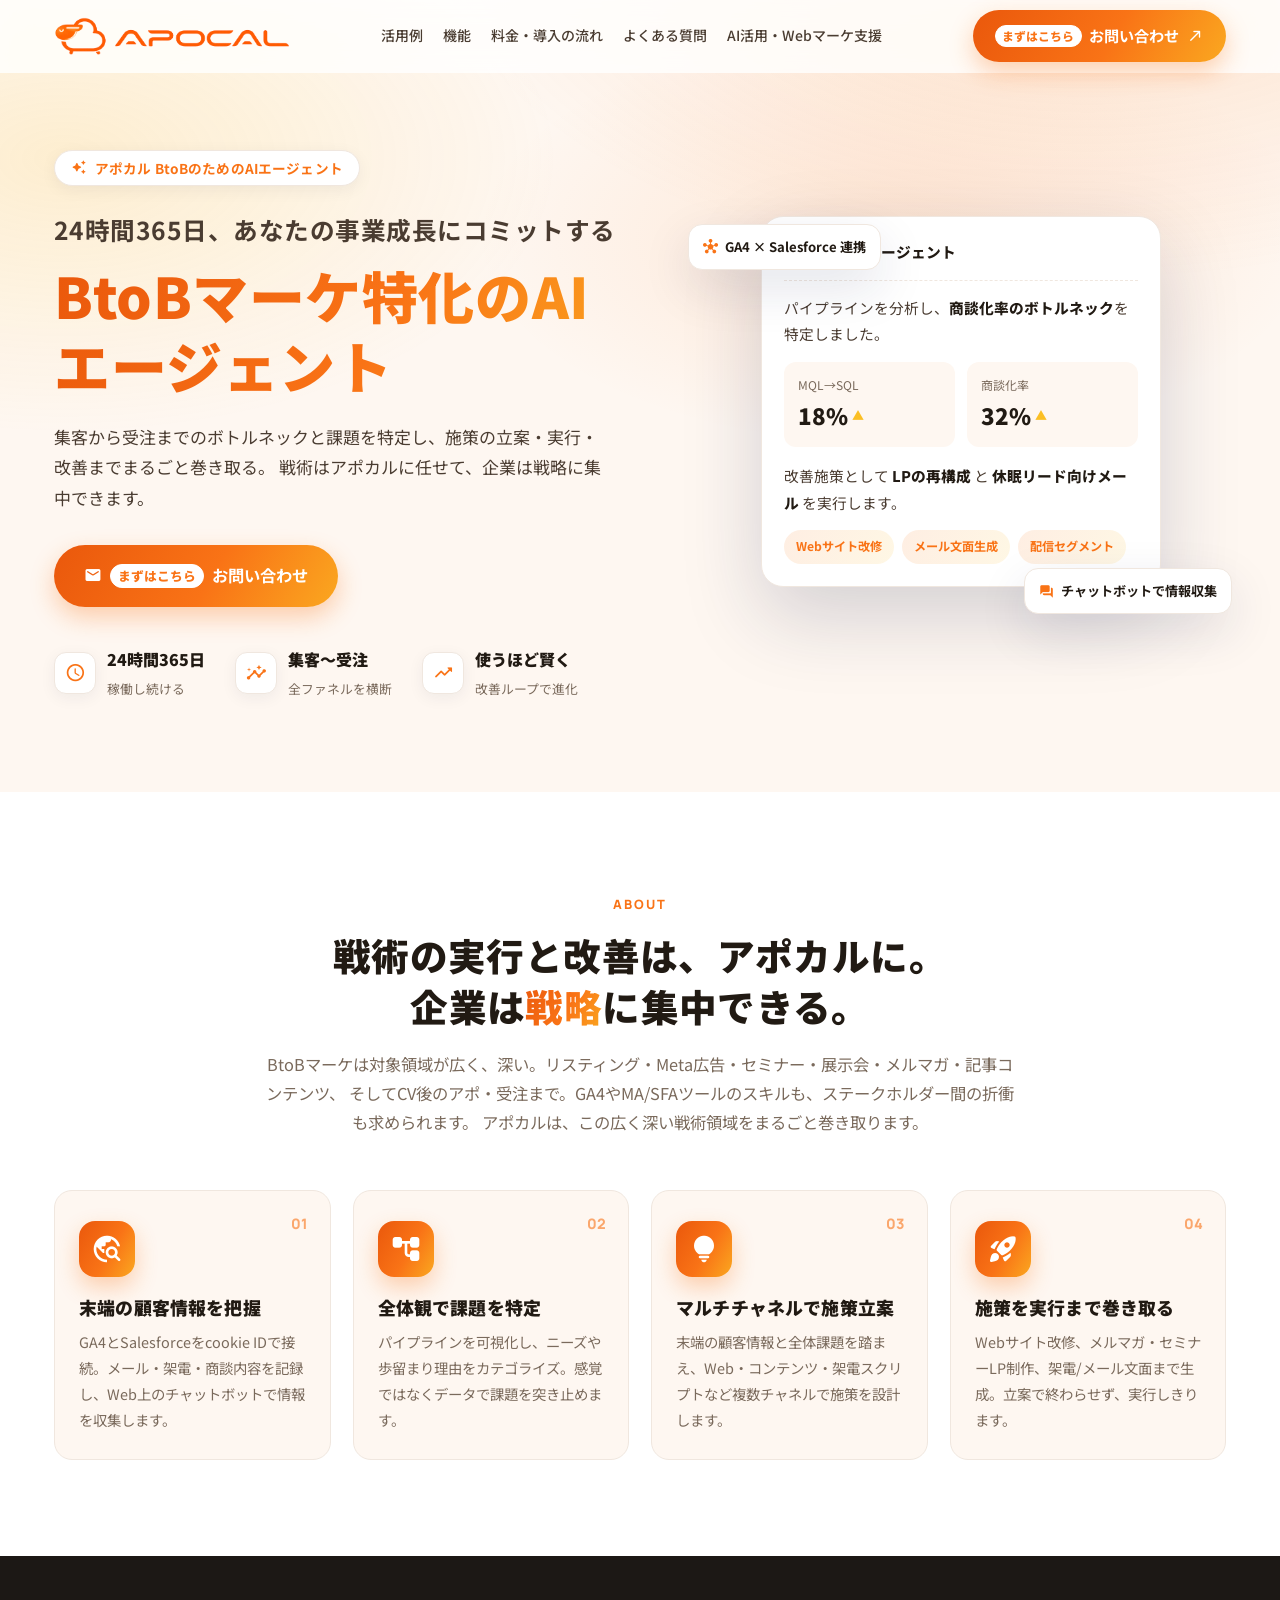
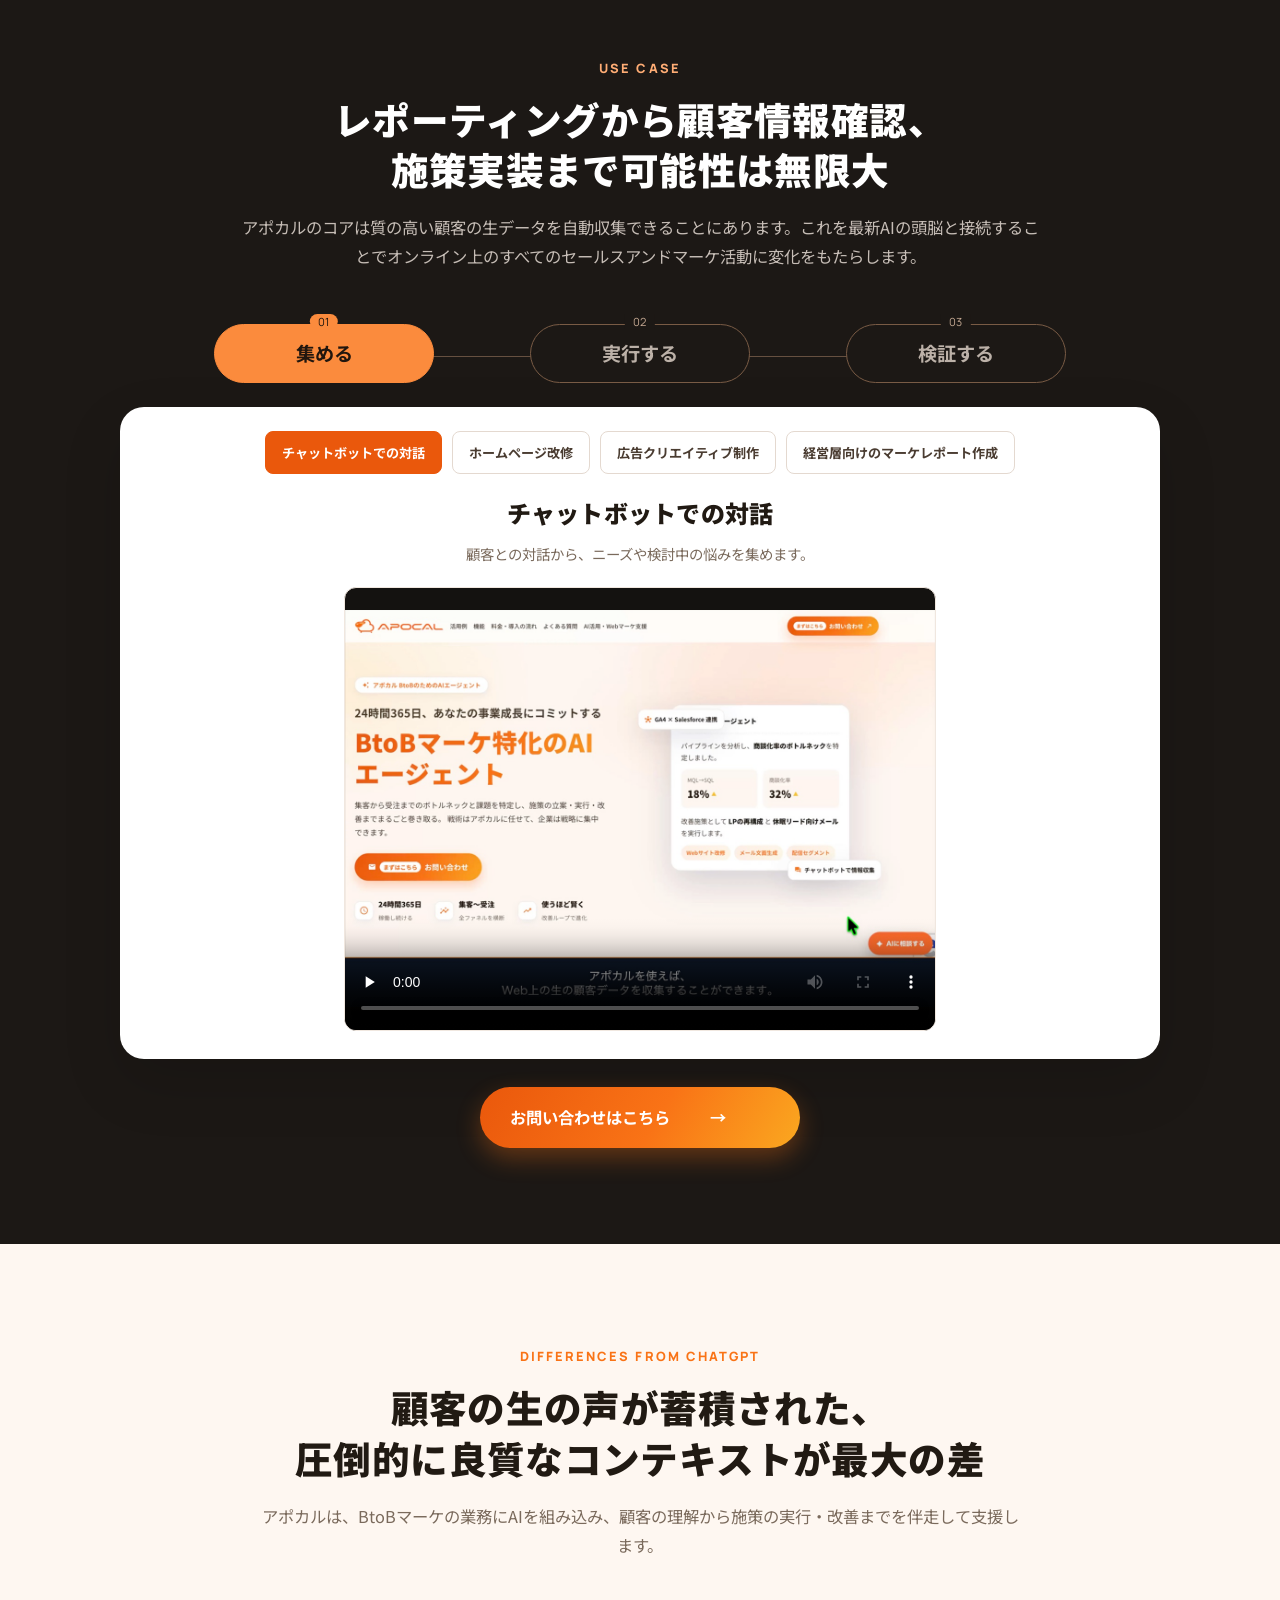
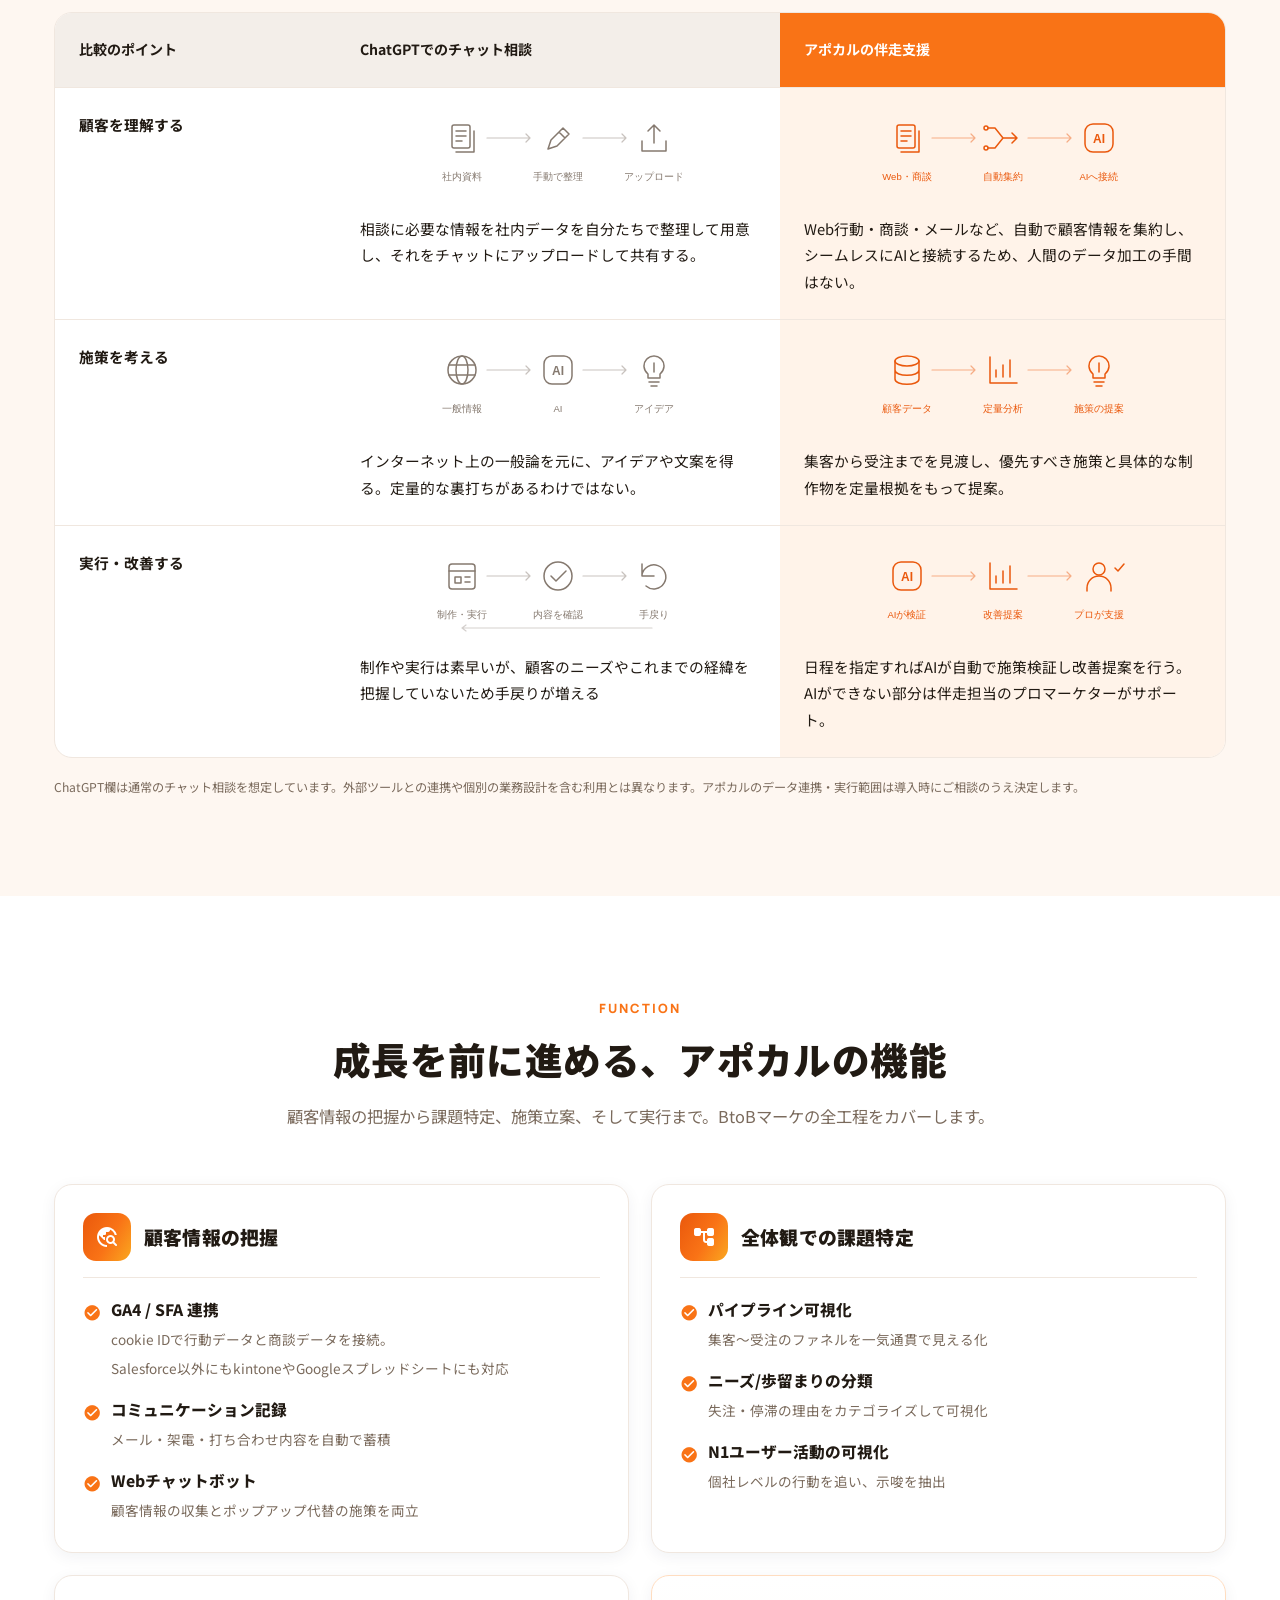
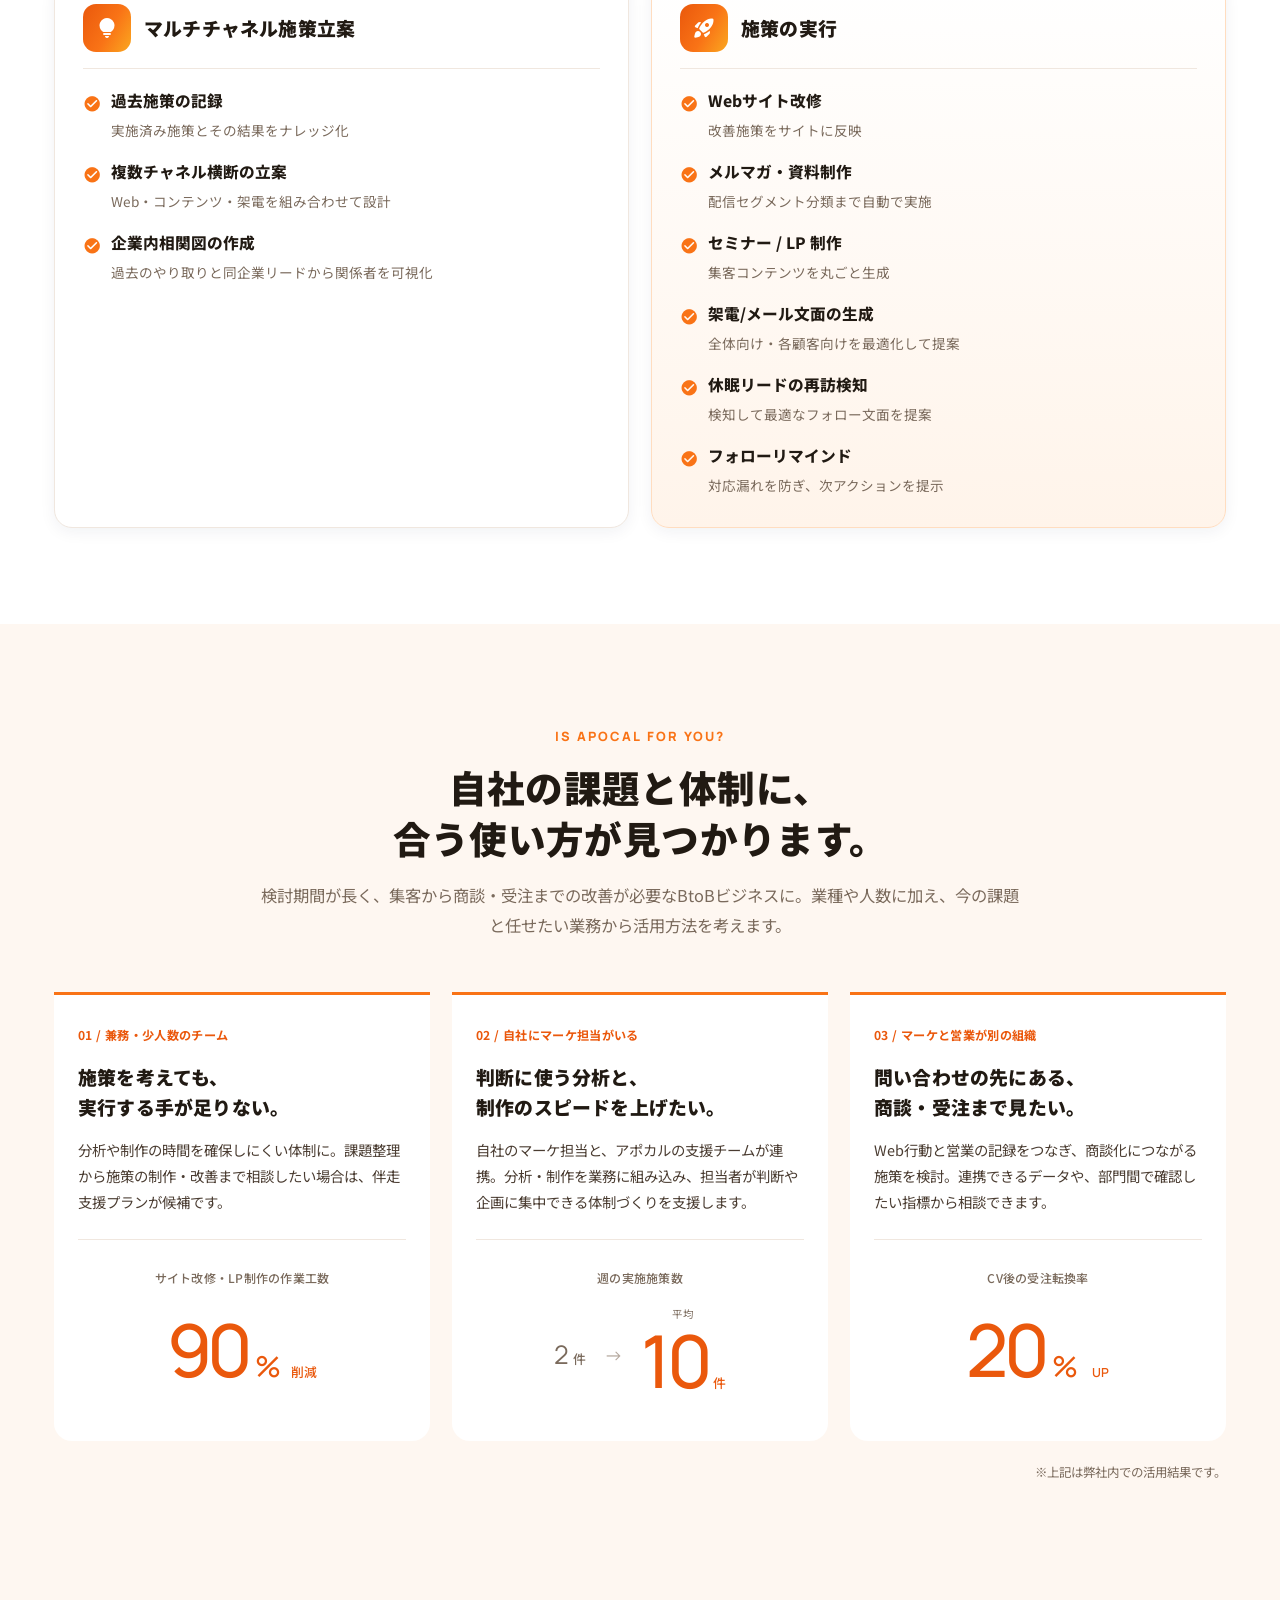
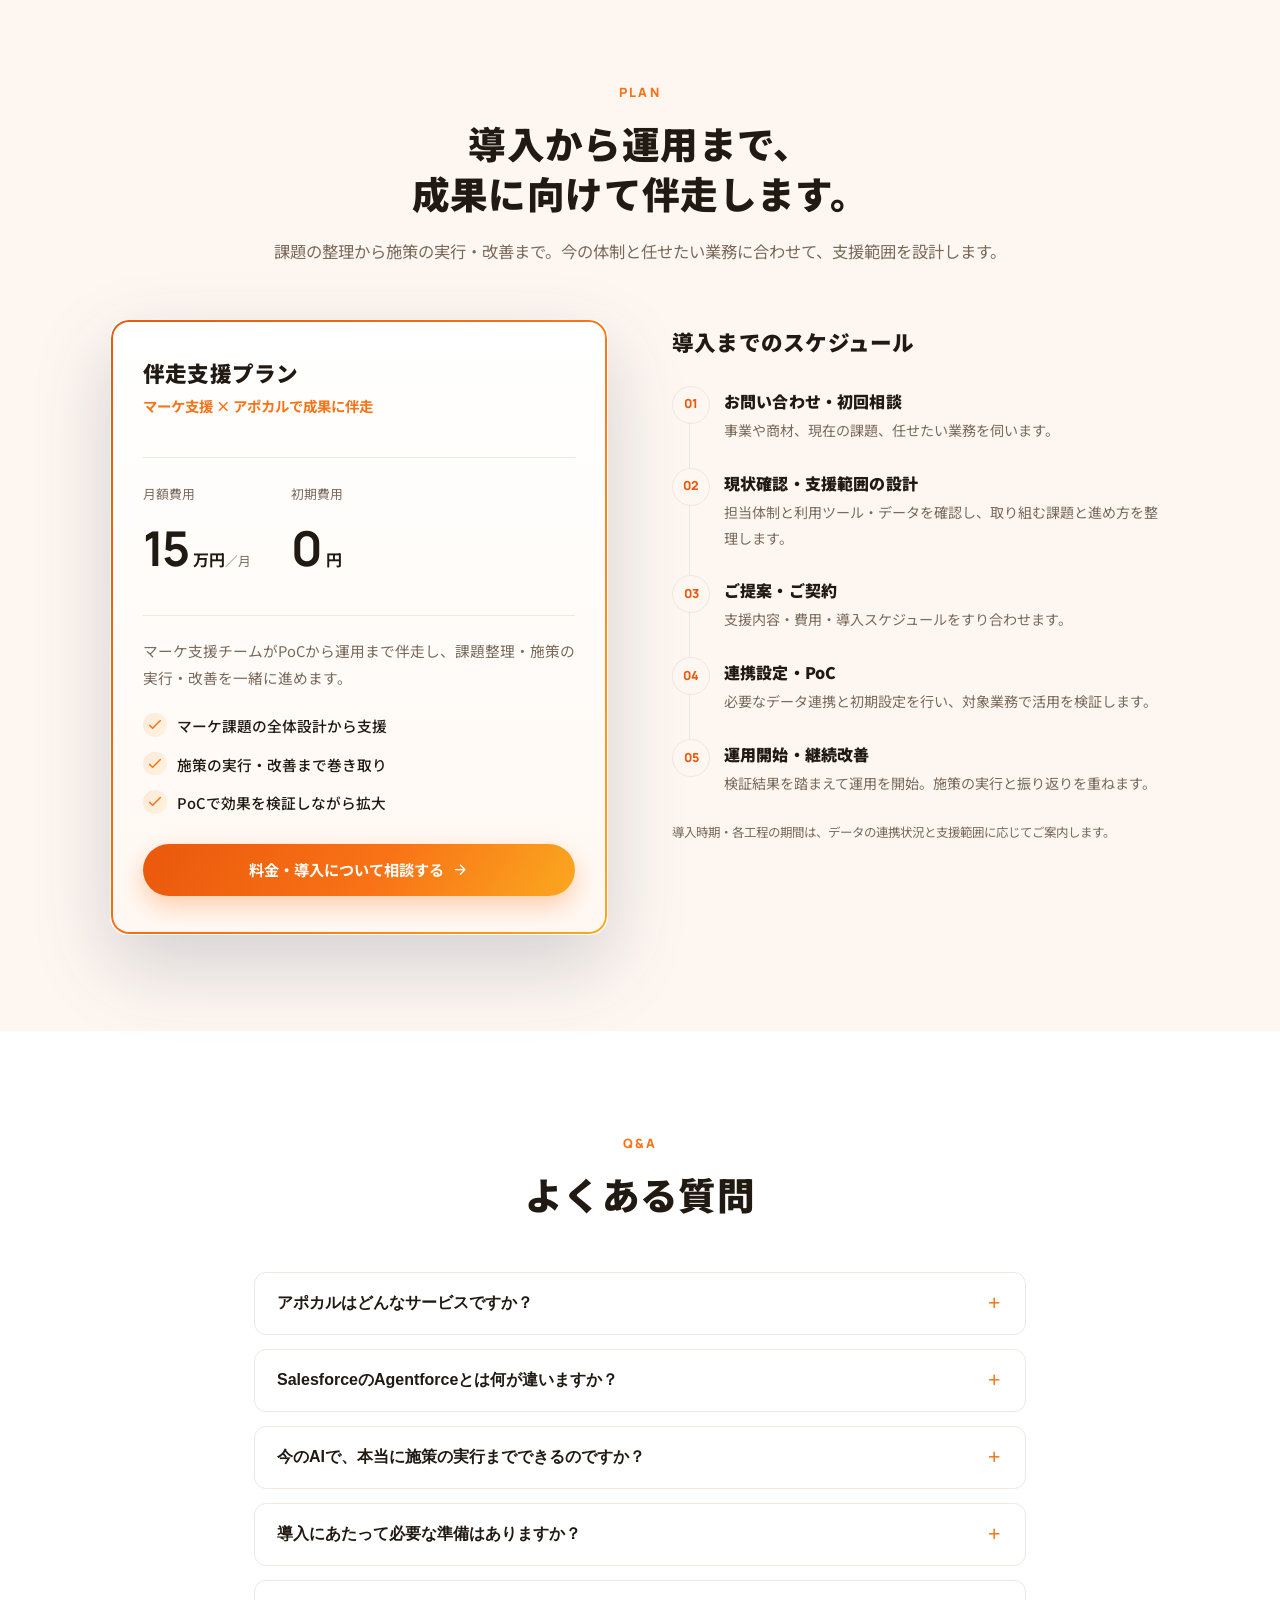
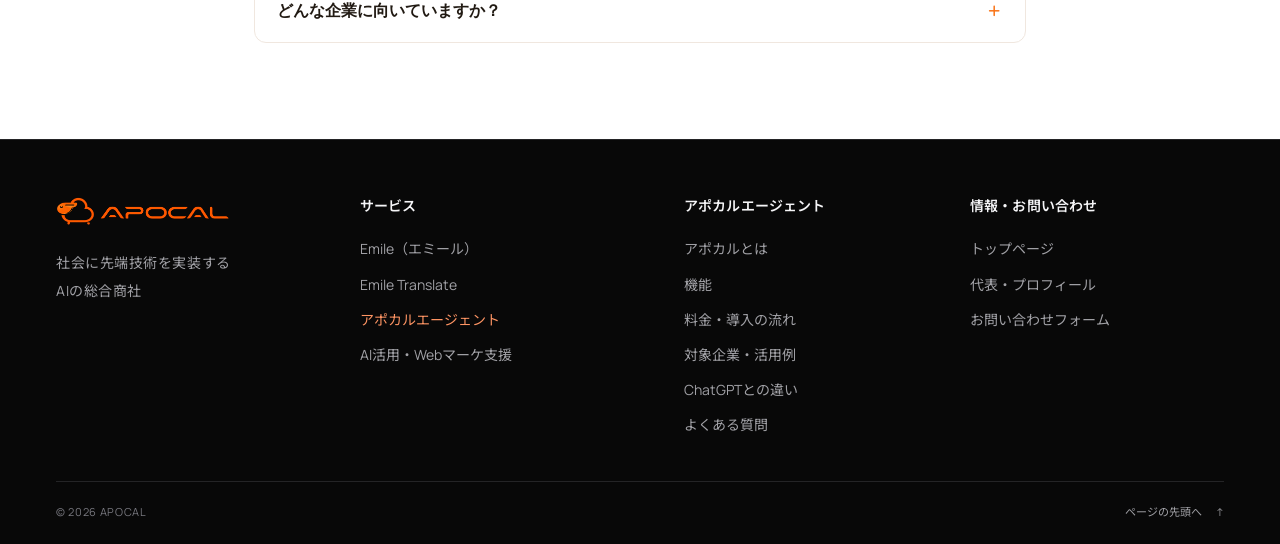
==== commit a90bea64: "Refine translation metric typography and compact agent layout" ====
--- a/agent/index.html
+++ b/agent/index.html
@@ -251,9 +251,9 @@
           <p class="section-desc">アポカルのコアは質の高い顧客の生データを自動収集できることにあります。これを最新AIの頭脳と接続することでオンライン上のすべてのセールスアンドマーケ活動に変化をもたらします。</p>
         </div>
         <div class="use-case-flow" aria-label="アポカルの活用の流れ">
-          <button type="button" class="use-case-step is-active" data-use-case-stage="collect" aria-pressed="true"><span class="use-case-step-number">01</span><span>集める</span><small>チャットで顧客を知る</small></button>
-          <button type="button" class="use-case-step" data-use-case-stage="execute" aria-pressed="false"><span class="use-case-step-number">02</span><span>実行する</span><small>Web改修・広告制作</small></button>
-          <button type="button" class="use-case-step" data-use-case-stage="verify" aria-pressed="false"><span class="use-case-step-number">03</span><span>検証する</span><small>レポートで振り返る</small></button>
+          <button type="button" class="use-case-step is-active" data-use-case-stage="collect" aria-pressed="true"><span class="use-case-step-number">01</span><span>集める</span></button>
+          <button type="button" class="use-case-step" data-use-case-stage="execute" aria-pressed="false"><span class="use-case-step-number">02</span><span>実行する</span></button>
+          <button type="button" class="use-case-step" data-use-case-stage="verify" aria-pressed="false"><span class="use-case-step-number">03</span><span>検証する</span></button>
         </div>
         <div class="use-case-showcase">
           <div class="use-case-tabs" role="tablist" aria-label="活用例の動画">
--- a/css/decision-guide.css
+++ b/css/decision-guide.css
@@ -63,11 +63,15 @@
 .estimate-guide .btn{grid-column:1/-1;justify-self:center;white-space:normal;text-align:center}
 a:focus-visible{outline:3px solid var(--brand-2);outline-offset:5px}
 @media(min-width:1101px){
+  .home-header .nav{gap:20px;margin-left:auto}
+  .home-header .nav a{font-size:.875rem;white-space:nowrap}
+}
+@media(min-width:1101px) and (max-width:1200px){
   .home-header .header-inner{gap:14px}
-  .home-header .nav{gap:14px;margin-left:0}
-  .home-header .nav a{font-size:.8rem;white-space:nowrap}
-  .home-header .header-actions .btn{padding:10px 14px;font-size:.8rem}
-  .home-header .brand-logo{height:32px}
+  .home-header .nav{gap:12px}
+  .home-header .nav a{font-size:.8rem}
+  .home-header .header-actions .btn{padding:12px 16px;font-size:.875rem}
+  .home-header .brand-logo{height:30px}
 }
 @media(max-width:960px){
   .fit-grid{grid-template-columns:1fr}
@@ -151,11 +155,11 @@
 .use-case-step{position:relative;display:flex;flex-direction:column;align-items:center;gap:6px;background:transparent;border:0;color:#bcb1a8;cursor:pointer;font-family:inherit;padding:0}
 .use-case-step>span:not(.use-case-step-number){display:block;width:100%;max-width:220px;padding:14px 20px;border:1px solid #795b45;border-radius:999px;background:#1c1815;font-size:1.2rem;font-weight:700;line-height:1.5;transition:background .2s,color .2s,border-color .2s}
 .use-case-step .use-case-step-number{position:absolute;top:-10px;left:50%;z-index:1;transform:translateX(-50%);padding:0 8px;background:#1c1815;color:#c3a791;font-family:"Manrope",sans-serif;font-size:.7rem;letter-spacing:.06em}
-.use-case-step small{display:block;margin-top:8px;font-size:.75rem;font-weight:400;line-height:1.6;color:#bcb1a8}
+
 .use-case-step:hover>span:not(.use-case-step-number){border-color:#ffad75;color:#fff}
 .use-case-step.is-active>span:not(.use-case-step-number){background:#fb8b3d;color:#21160e;border-color:#fb8b3d}
 .use-case-step.is-active .use-case-step-number{background:#fb8b3d;color:#21160e;border-radius:8px}
-.use-case-step.is-active::after{content:"";width:8px;height:8px;border-right:1px solid #fb8b3d;border-bottom:1px solid #fb8b3d;transform:rotate(45deg);margin-top:4px}
+
 .use-case-step:focus-visible{outline:2px solid #ffad75;outline-offset:8px;border-radius:30px}
 .use-case-showcase{padding:30px 32px 36px;background:#fff;border-radius:24px;color:var(--ink);box-shadow:0 24px 60px #0002}
 .use-case-tabs{display:flex;justify-content:center;flex-wrap:wrap;gap:10px;margin-bottom:28px}
@@ -173,4 +177,13 @@
 .use-case-video-frame video:focus-visible{outline:3px solid var(--brand);outline-offset:5px}
 .use-case-contact{display:flex;justify-content:center;margin-top:40px}
 .use-case-contact .btn{gap:40px;min-width:320px}
-@media(max-width:760px){.use-case-video-head h2 br{display:none}.use-case-flow{gap:12px;margin-bottom:32px}.use-case-flow::before{top:25px}.use-case-step>span:not(.use-case-step-number){padding:12px 4px;font-size:1rem}.use-case-step small{font-size:.65rem;max-width:100px}.use-case-showcase{padding:22px 16px 20px;border-radius:16px}.use-case-tabs{display:grid;grid-template-columns:1fr 1fr;gap:8px;margin-bottom:24px}.use-case-tabs button{padding:10px 8px;font-size:.72rem}.use-case-panel-copy{margin-bottom:20px}.use-case-panel-copy p{font-size:.8rem}.use-case-video-frame video{border-radius:8px}.use-case-contact{margin-top:30px}.use-case-contact .btn{min-width:0;width:100%;max-width:360px;gap:24px}.use-case-step .use-case-step-number{font-size:.65rem;top:-8px}}
+@media(max-width:760px){.use-case-video-head h2 br{display:none}.use-case-flow{gap:12px;margin-bottom:32px}.use-case-flow::before{top:25px}.use-case-step>span:not(.use-case-step-number){padding:12px 4px;font-size:1rem}.use-case-showcase{padding:22px 16px 20px;border-radius:16px}.use-case-tabs{display:grid;grid-template-columns:1fr 1fr;gap:8px;margin-bottom:24px}.use-case-tabs button{padding:10px 8px;font-size:.72rem}.use-case-panel-copy{margin-bottom:20px}.use-case-panel-copy p{font-size:.8rem}.use-case-video-frame video{border-radius:8px}.use-case-contact{margin-top:30px}.use-case-contact .btn{min-width:0;width:100%;max-width:360px;gap:24px}.use-case-step .use-case-step-number{font-size:.65rem;top:-8px}}
+
+/* Keep the demo and surrounding controls within a comfortable desktop view. */
+.use-case-flow{margin-bottom:24px}
+.use-case-showcase{max-width:1040px;margin-left:auto;margin-right:auto;padding:24px 28px 28px}
+.use-case-tabs{margin-bottom:20px}
+.use-case-panel-copy{margin-bottom:20px}
+.use-case-video-frame{width:min(640px,max(320px,calc((100svh - 456px)*4/3)));max-width:100%}
+.use-case-contact{margin-top:28px}
+@media(max-width:760px){.use-case-showcase{padding:22px 16px 20px}.use-case-video-frame{width:100%;max-width:560px}.use-case-contact{margin-top:24px}}
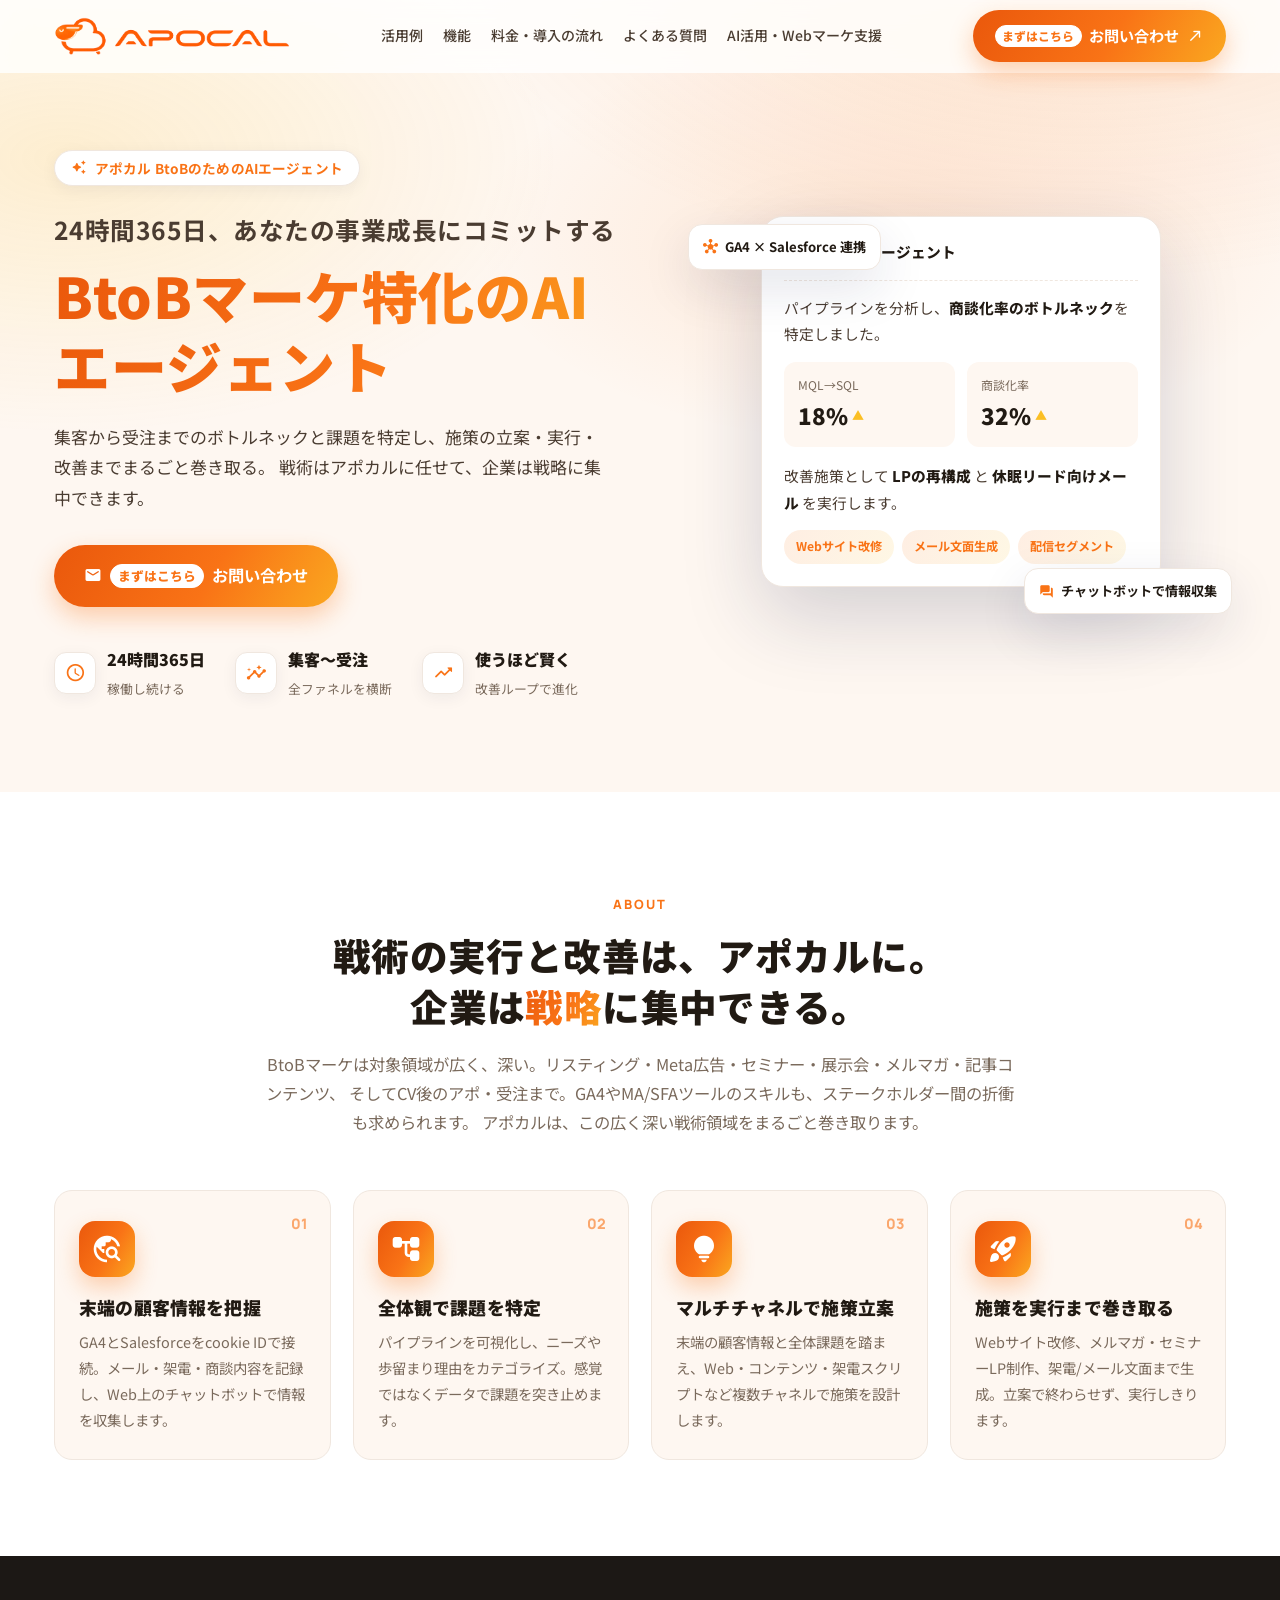
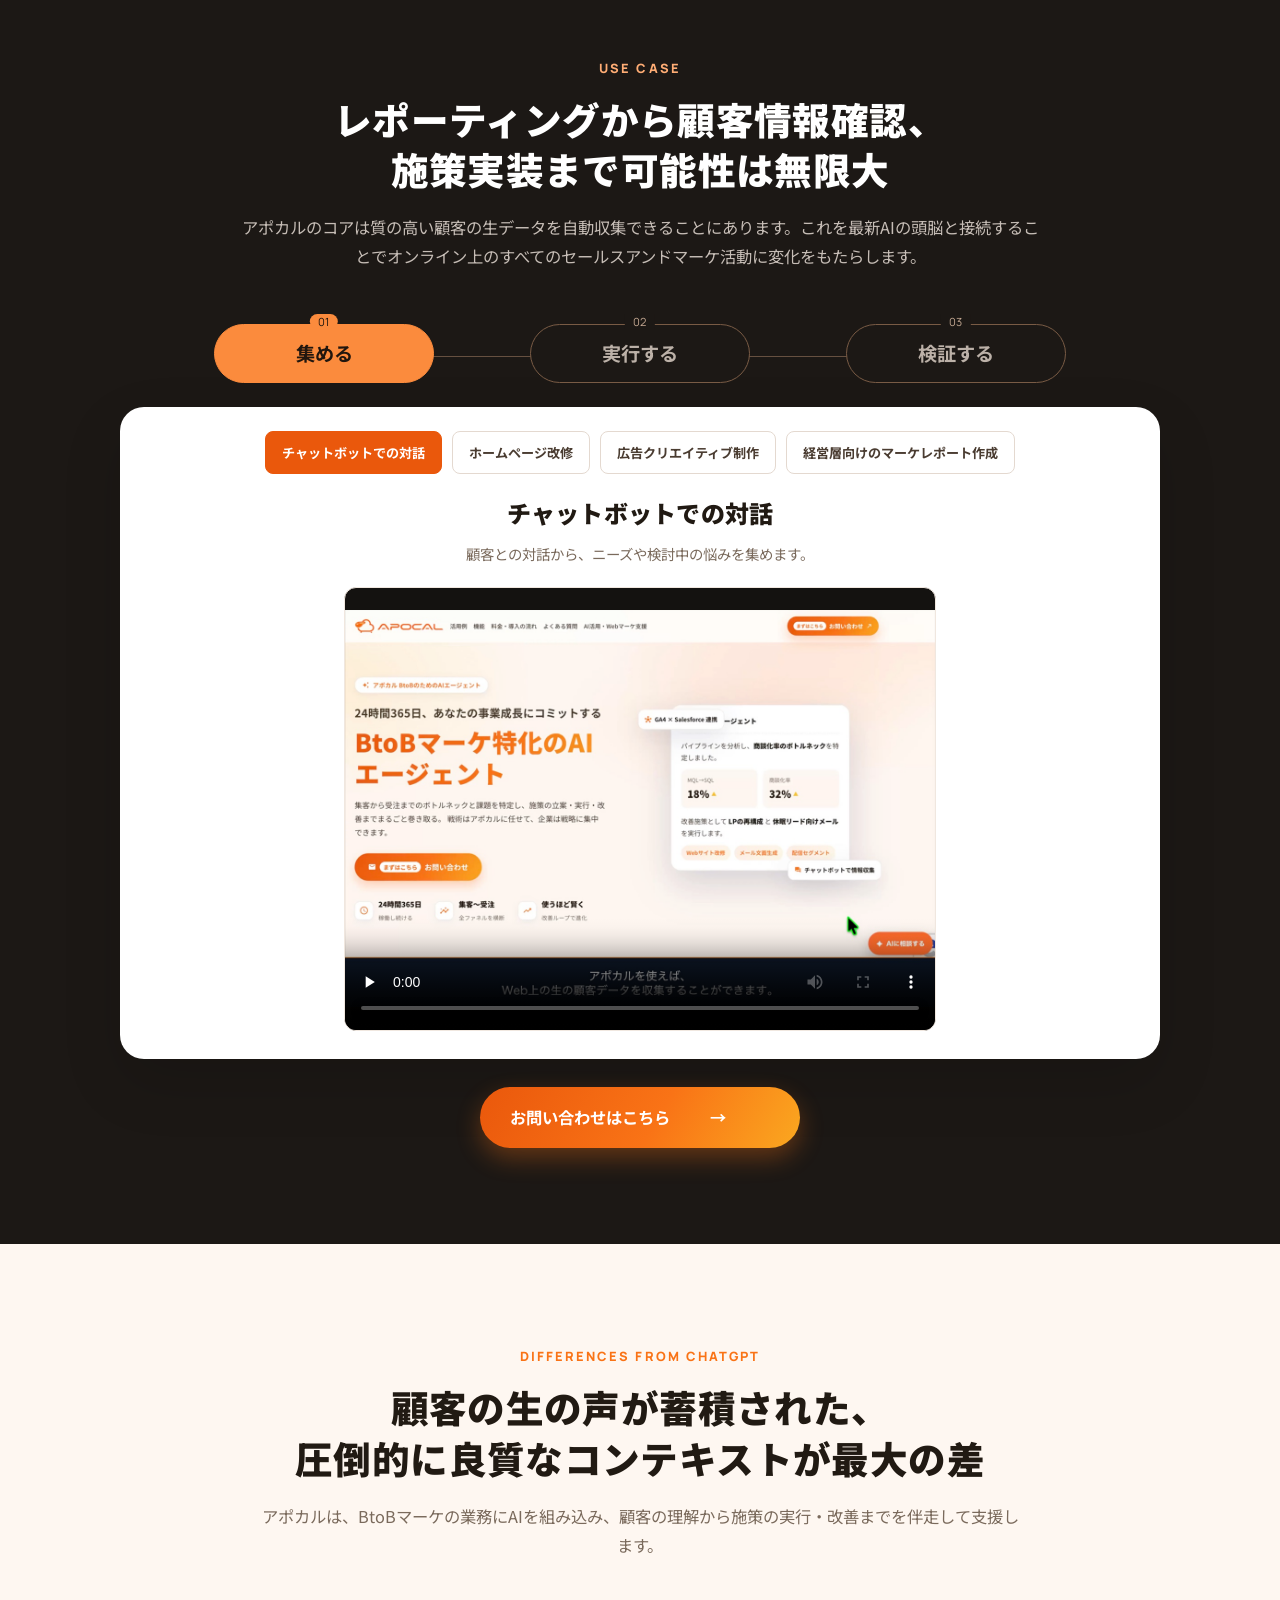
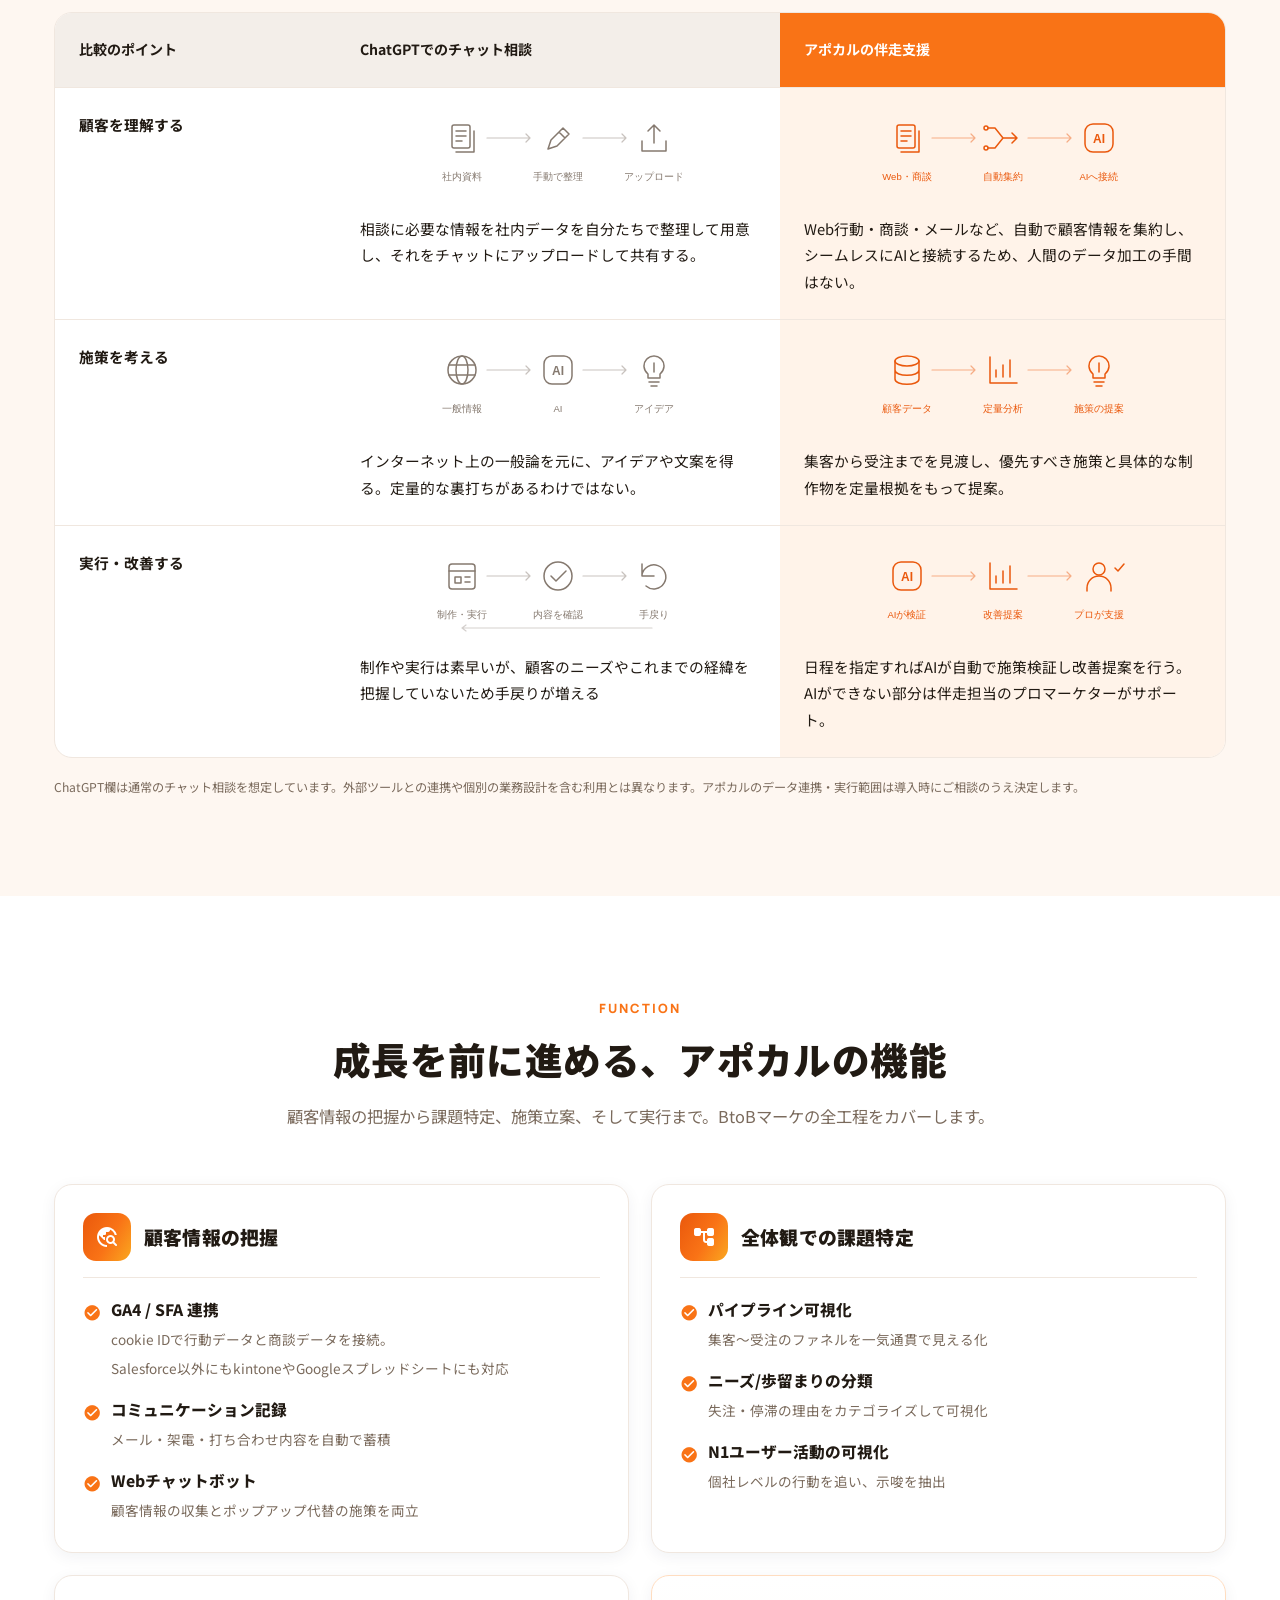
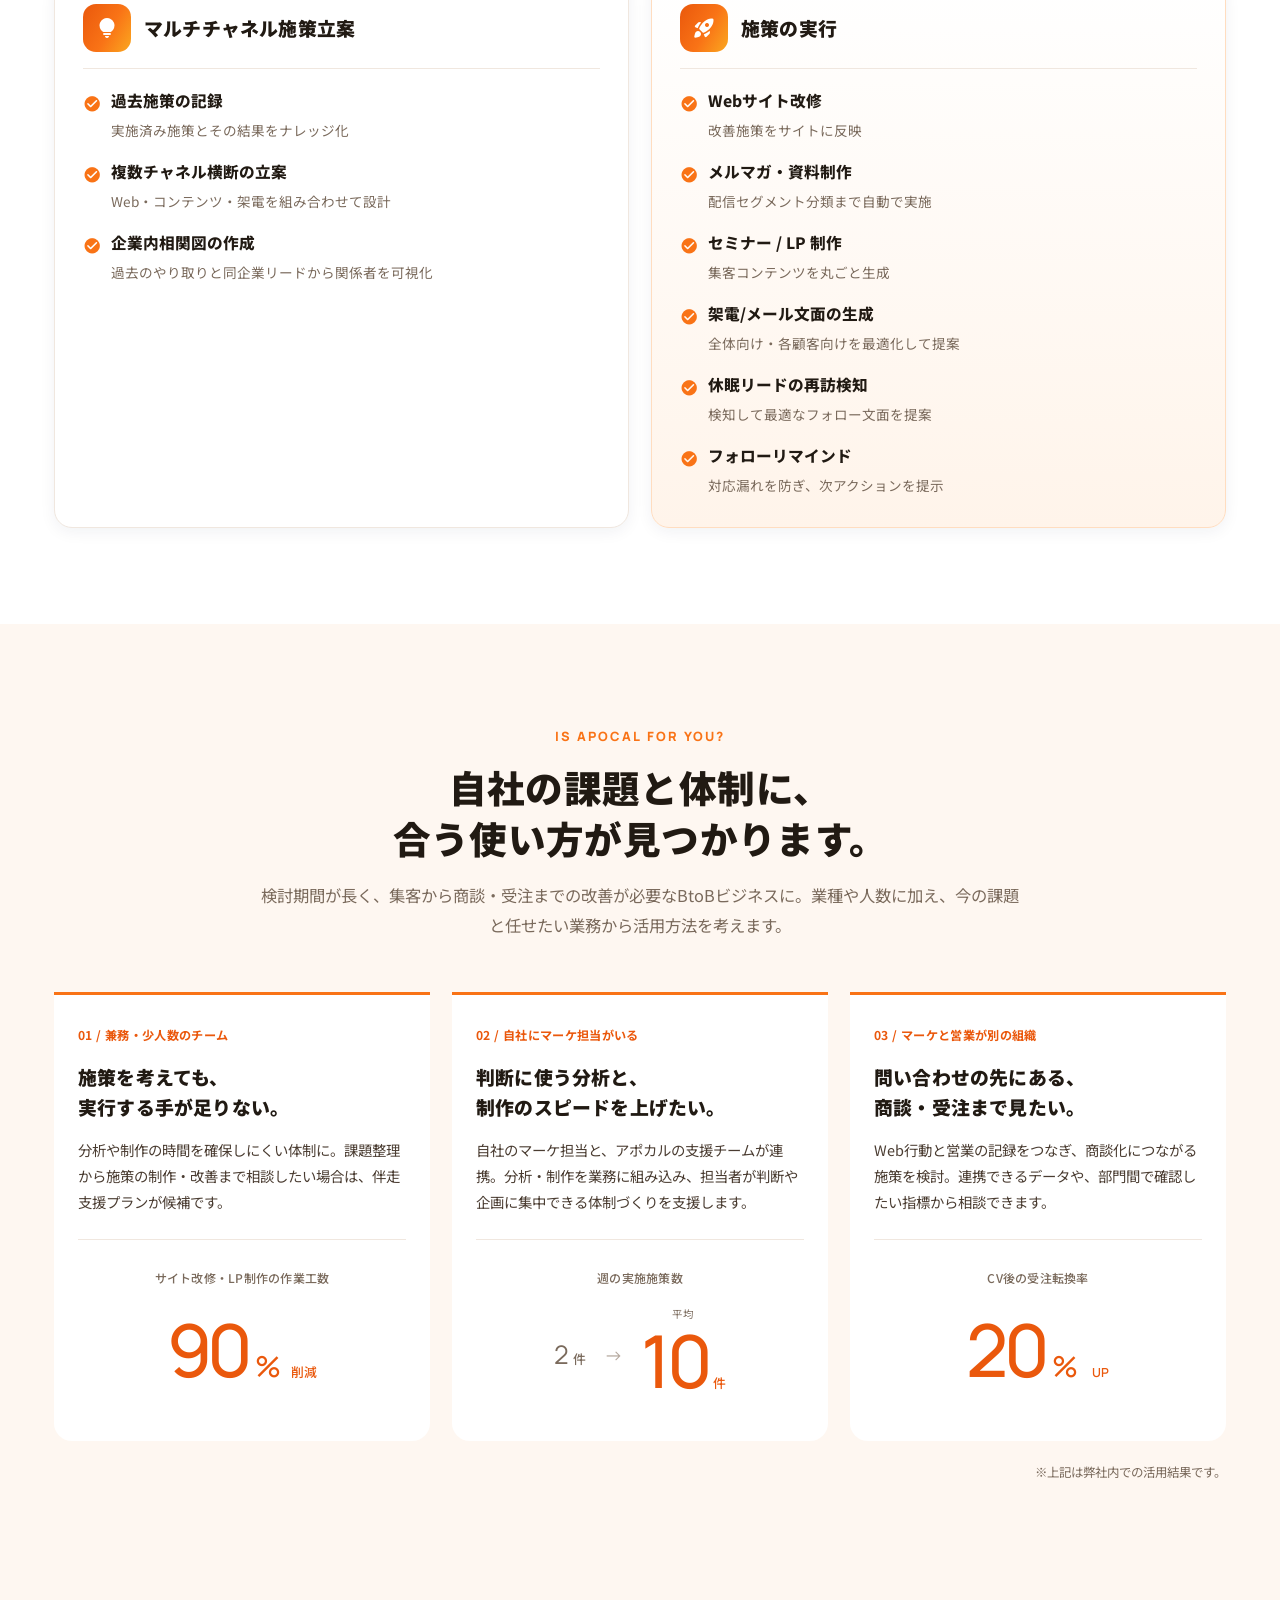
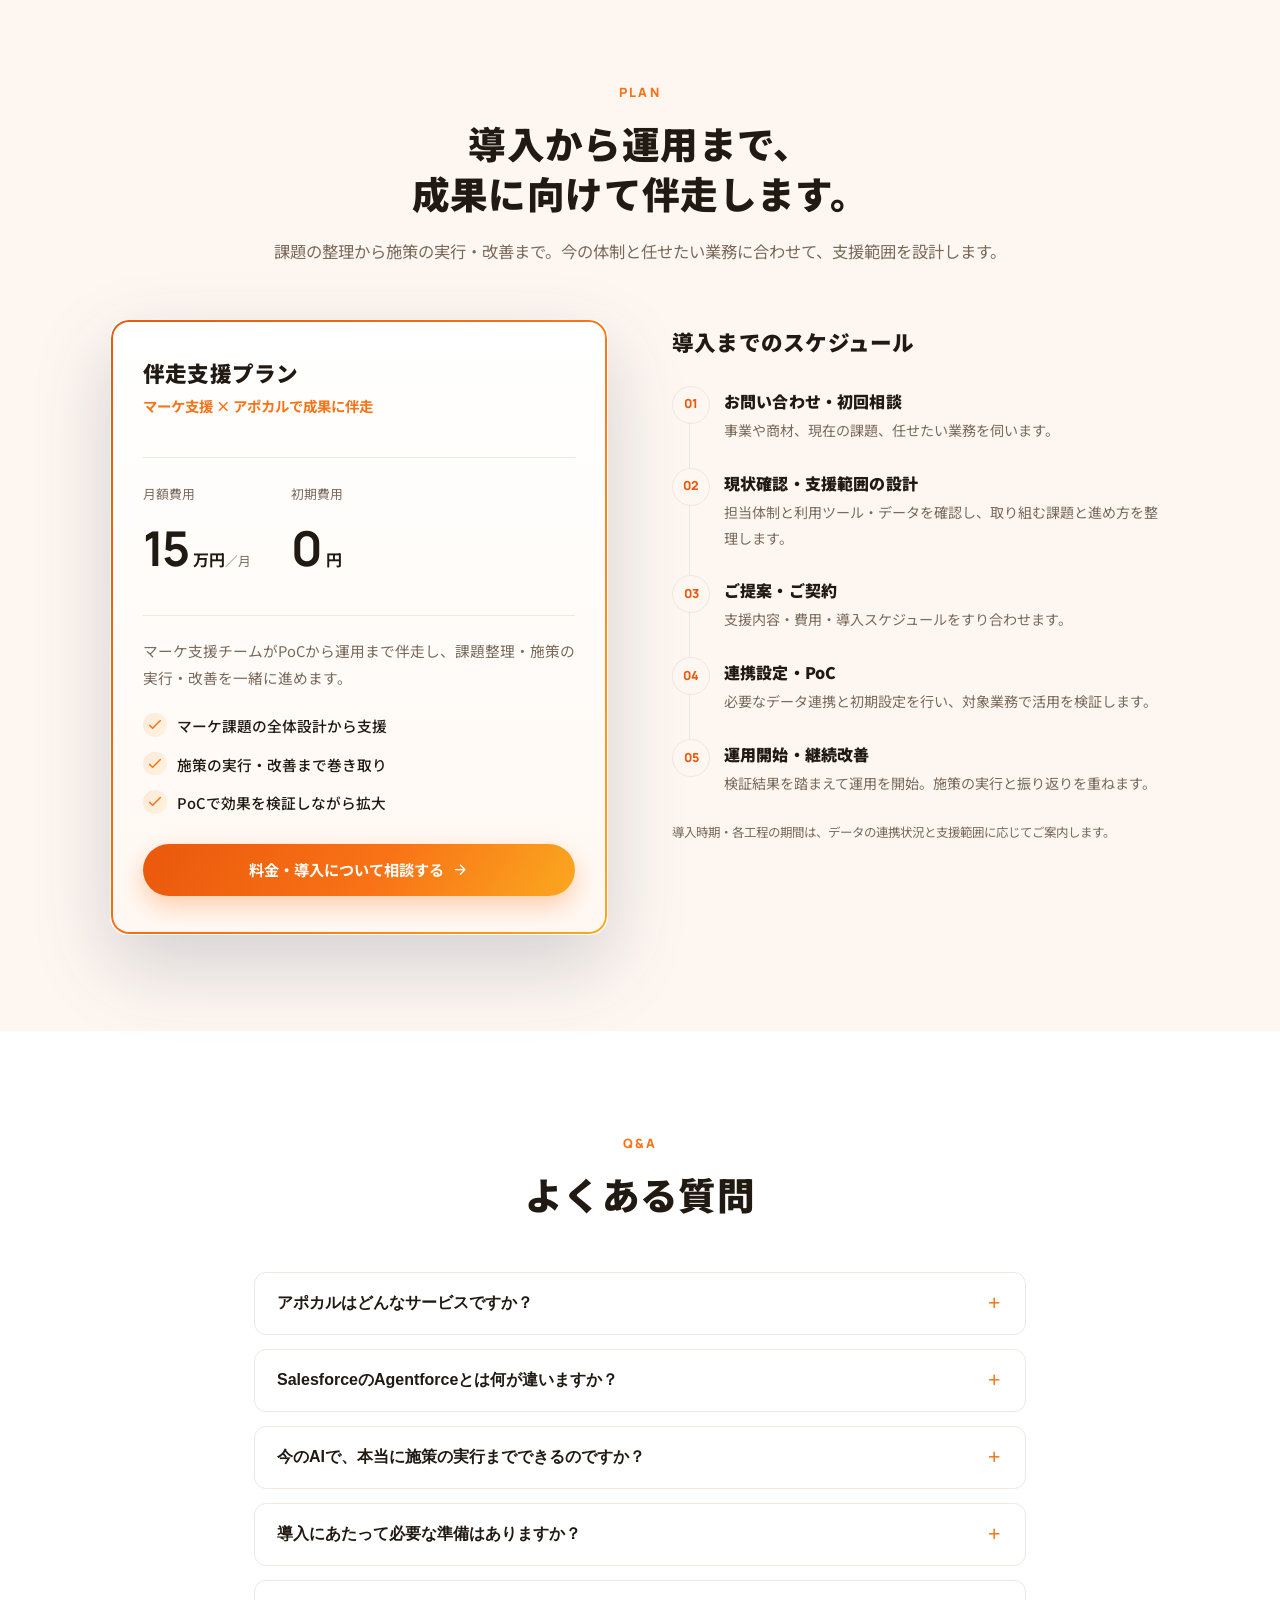
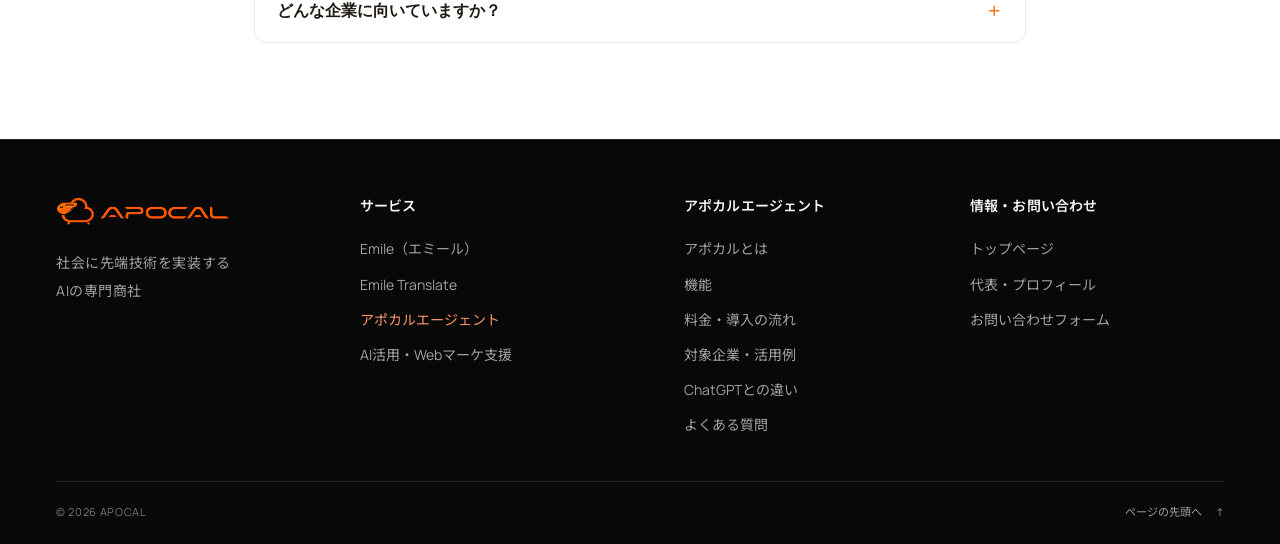
==== commit 211f2539: "Replace general trading company wording with specialized trading company" ====
--- a/agent/index.html
+++ b/agent/index.html
@@ -488,7 +488,7 @@
     <div class="service-footer-main">
       <div class="service-footer-brand">
         <a href="/" aria-label="アポカル ホーム"><img src="/image/apocal_logo_3.png" width="139" height="28" alt="APOCAL" /></a>
-        <p class="service-footer-mission">社会に先端技術を実装する<br>AIの総合商社</p>
+        <p class="service-footer-mission">社会に先端技術を実装する<br>AIの専門商社</p>
       </div>
       <div class="service-footer-navs">
         <nav aria-label="サービス一覧">
@@ -520,5 +520,6 @@
 
   <script src="/js/agent-use-case.js"></script>
   <script src="/js/main.js"></script>
+  <script type="module" src="https://chatbot.apocal.jp/margent-chat/releases/5bc076b1518bfa646f7109b24ddd22157c1359bd6dac5071f24990af7fc78748/loader.js" data-customer-id="xxxxxxx" data-project-number="182758734620" data-config-url="https://margent-xxxxxxx-prod.web.app/chat-config/ef93a40ff4f73027d3d049beb9a20a4678d2dee782ae67dac982b2518d51d2fd.json" data-config-sha256="ef93a40ff4f73027d3d049beb9a20a4678d2dee782ae67dac982b2518d51d2fd"></script>
 </body>
 </html>
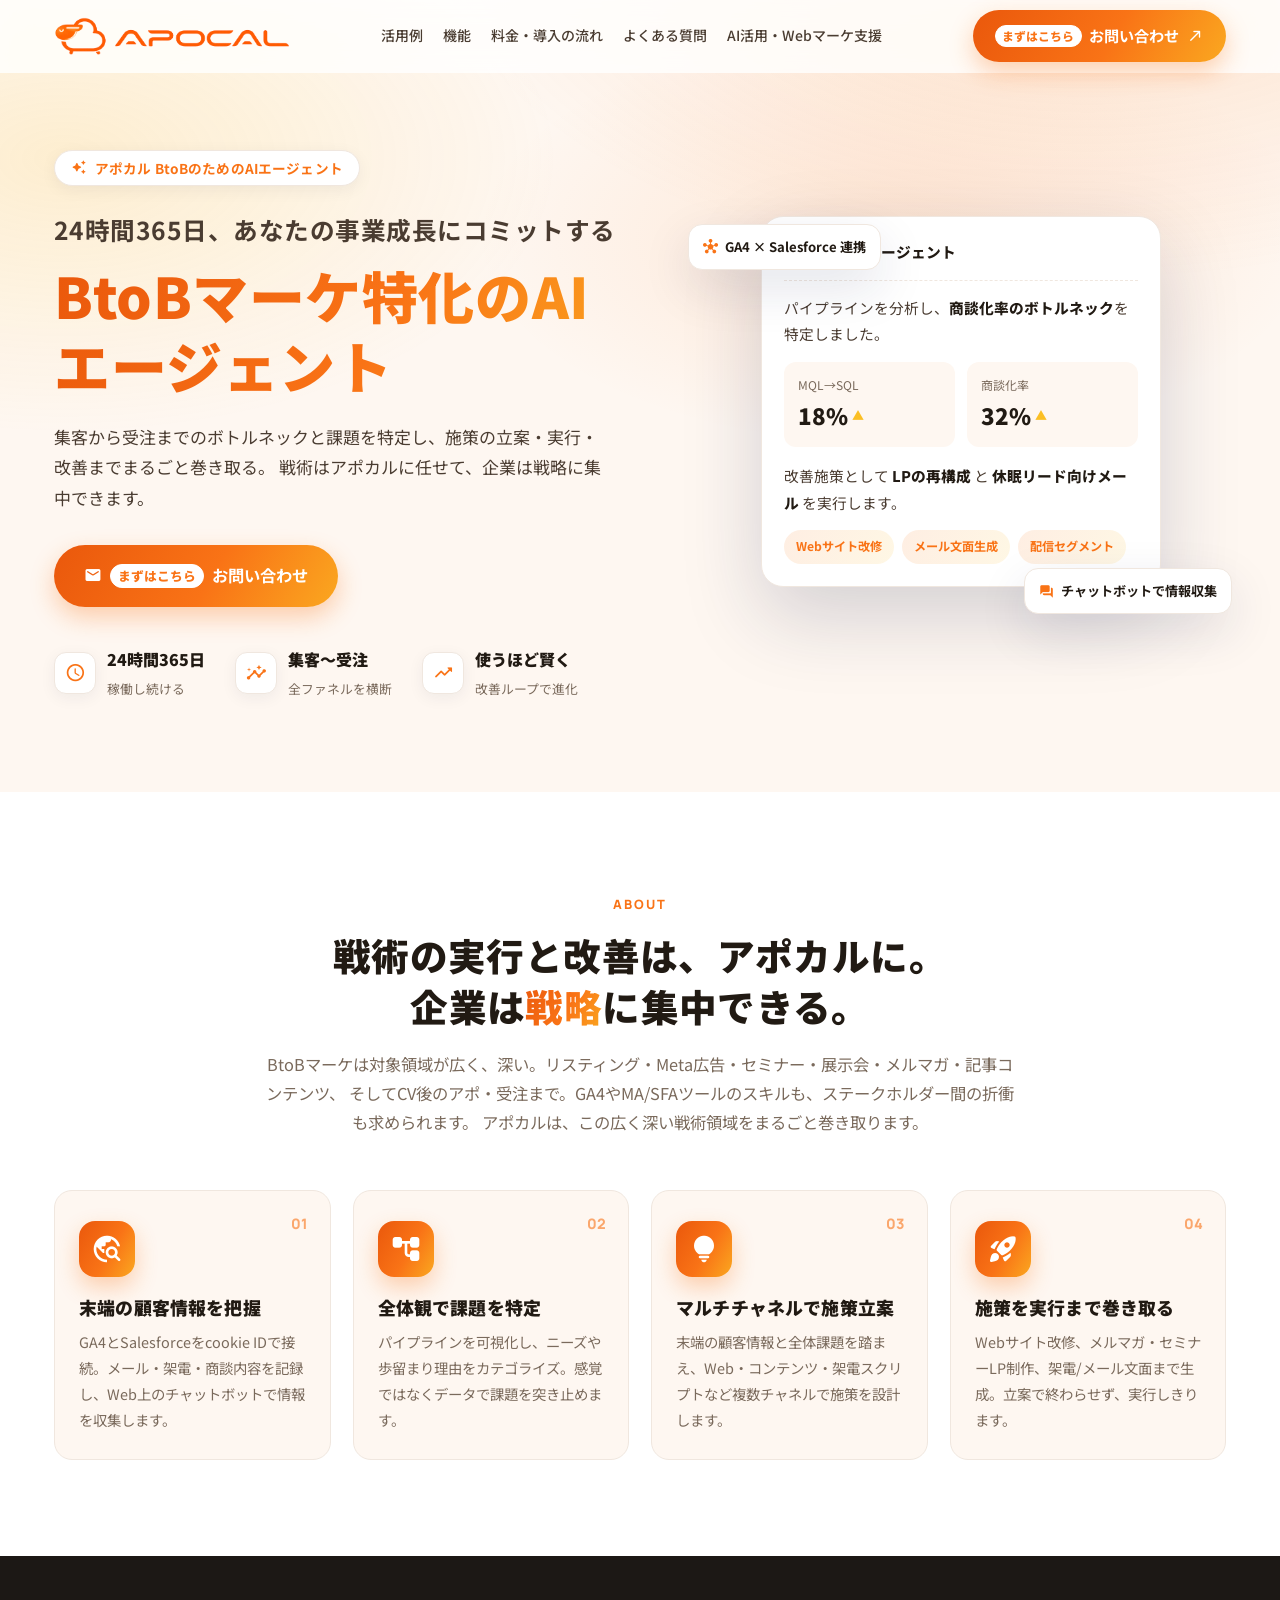
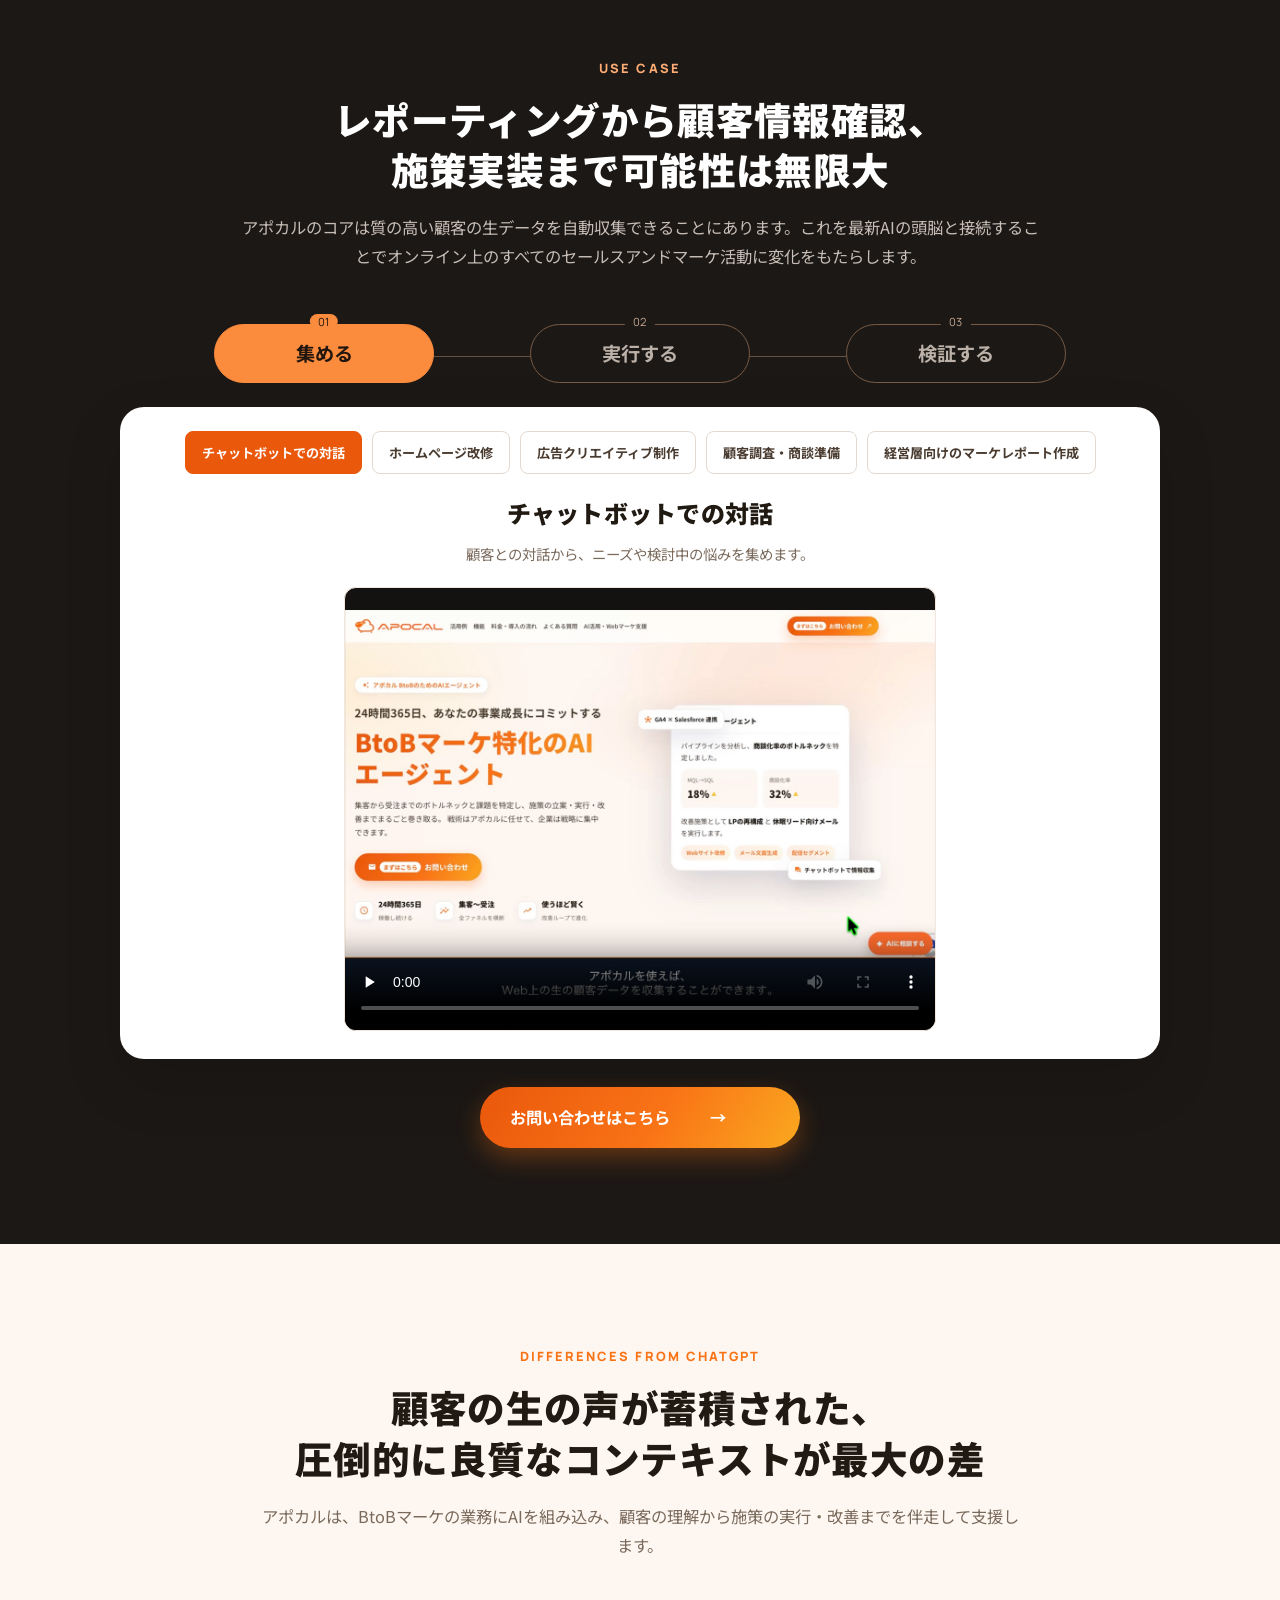
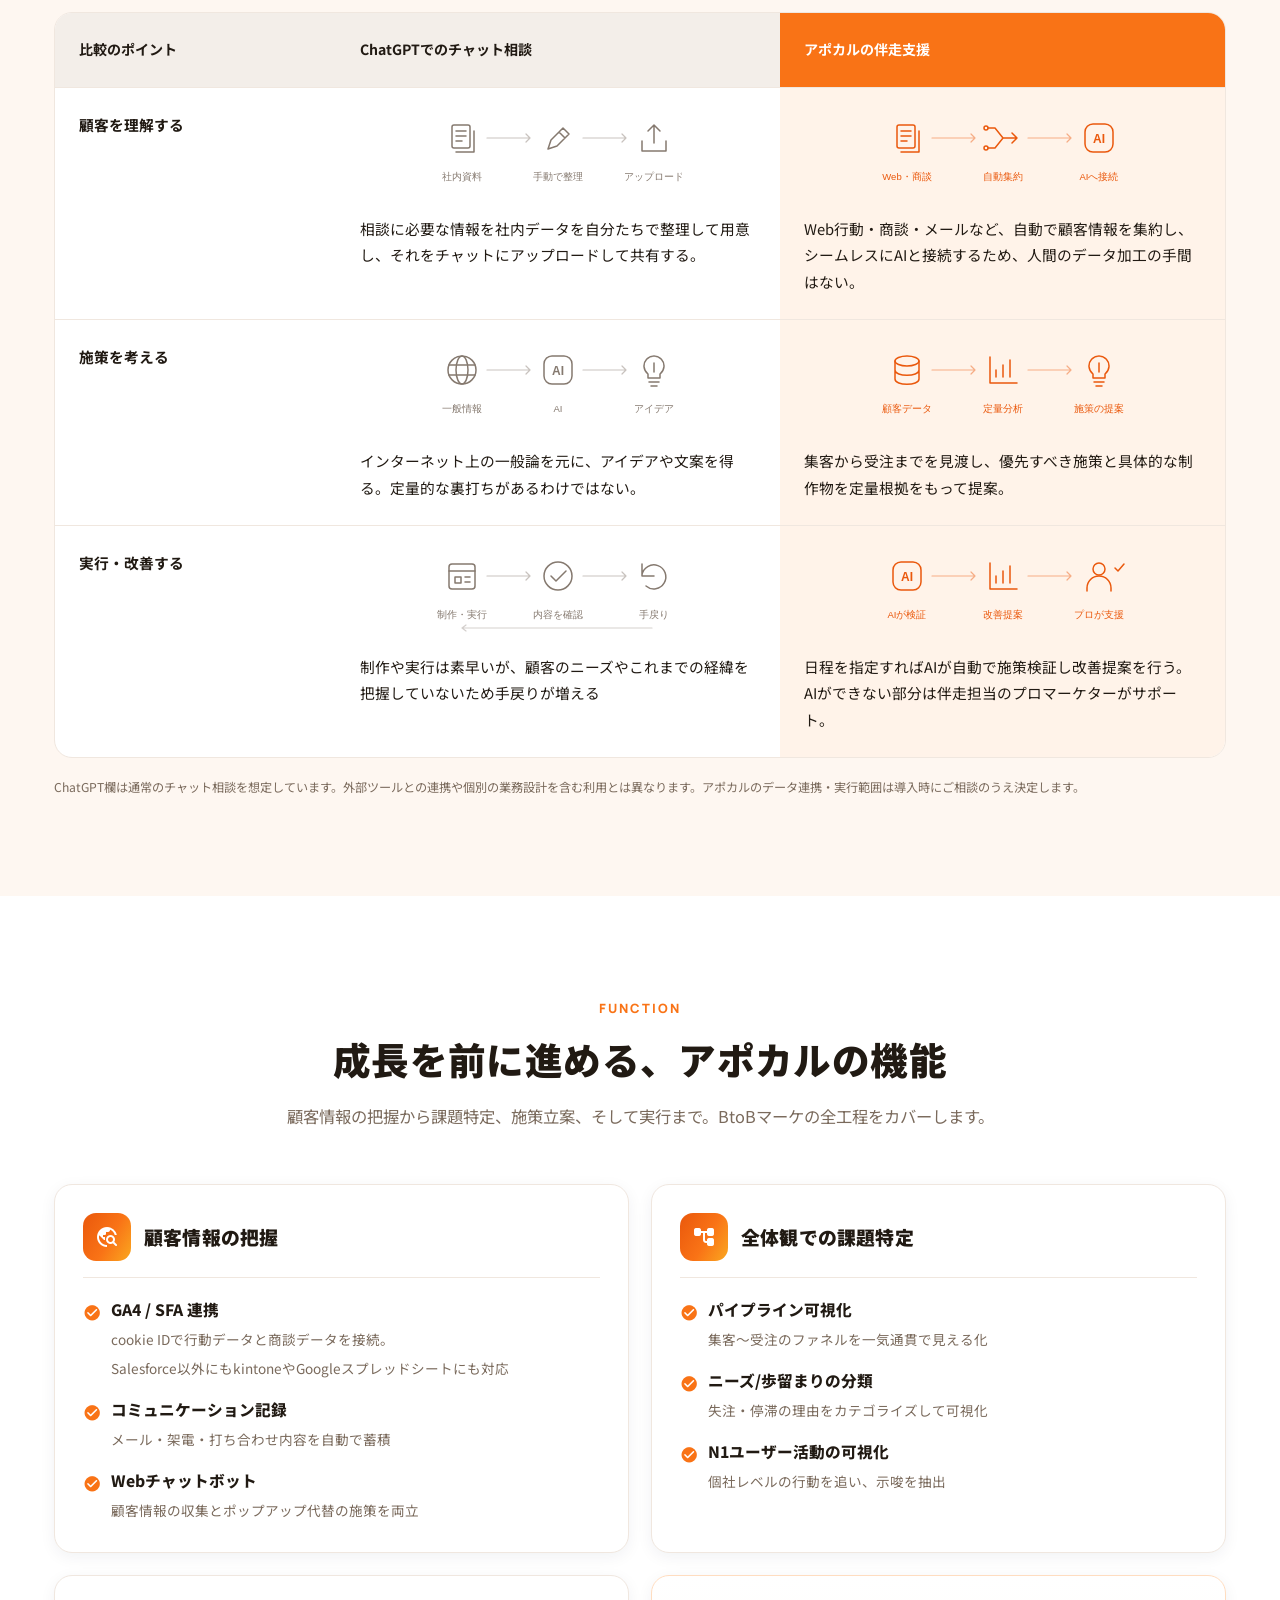
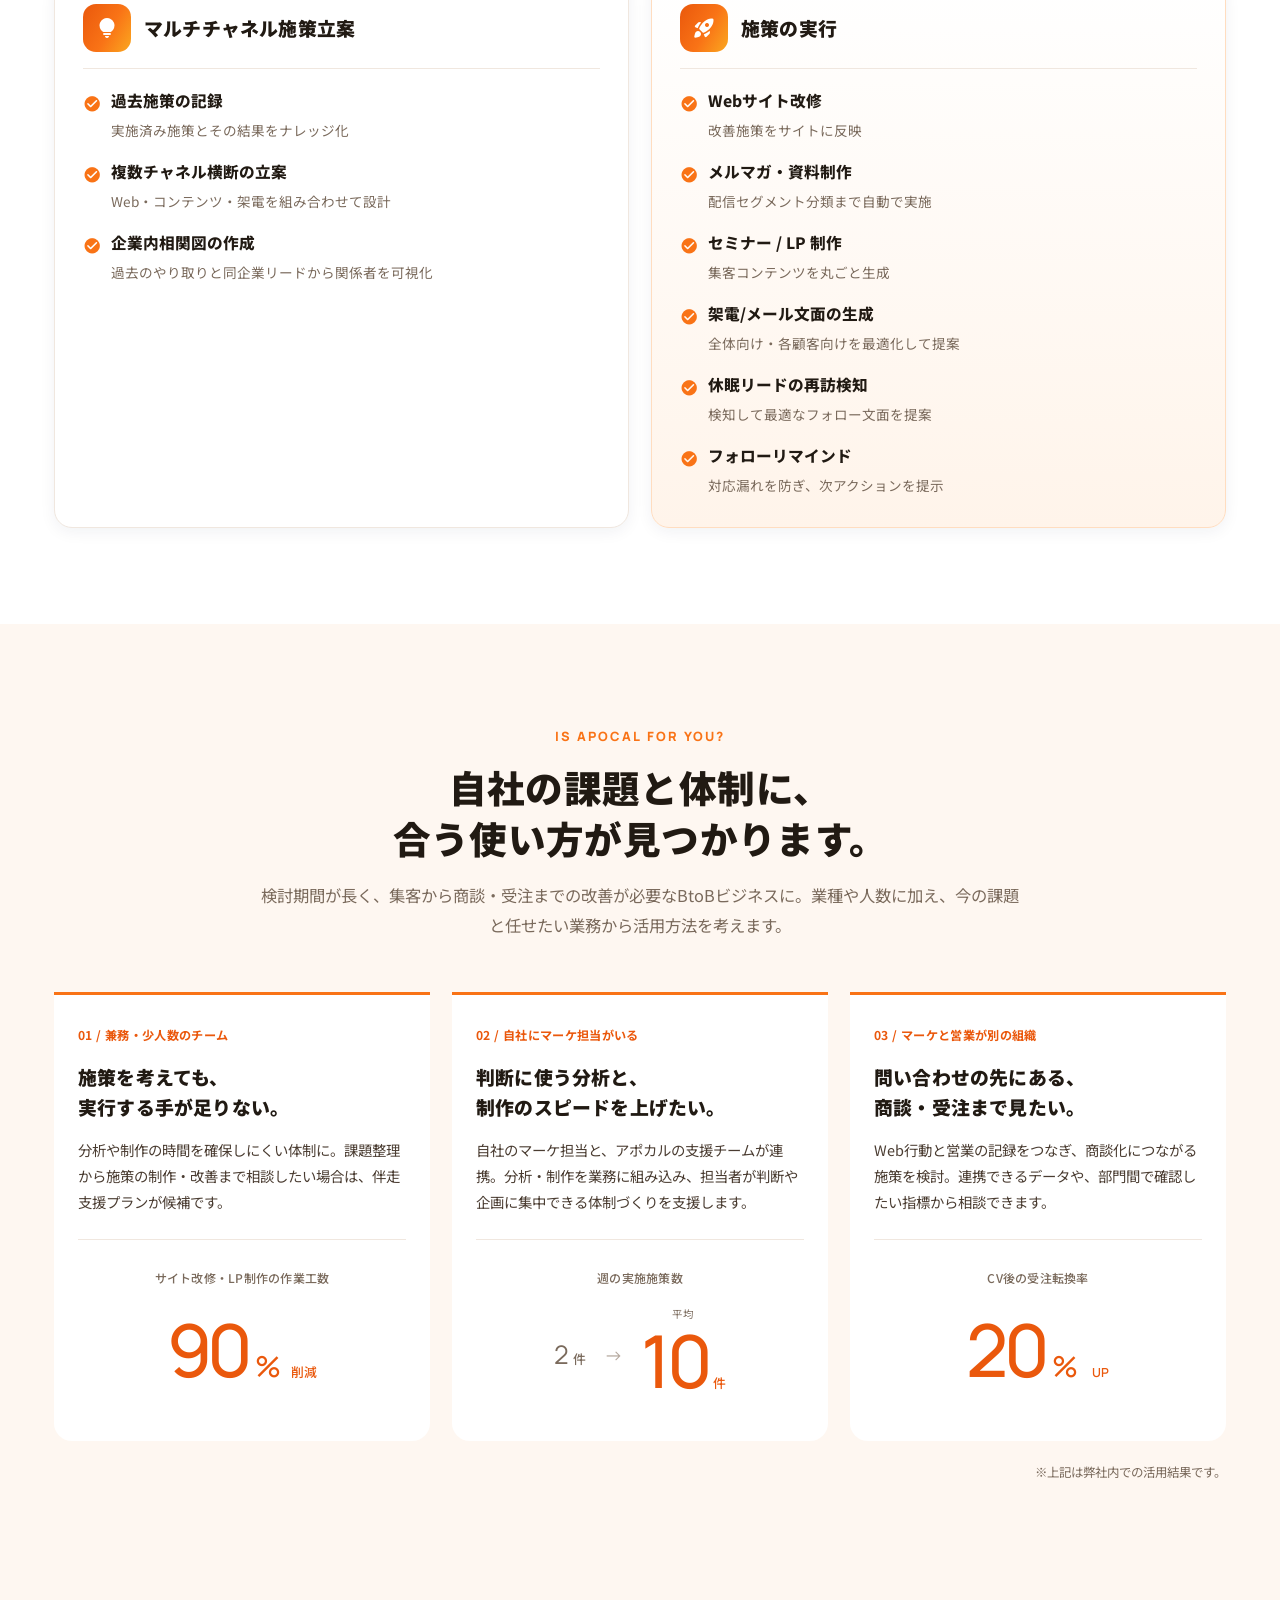
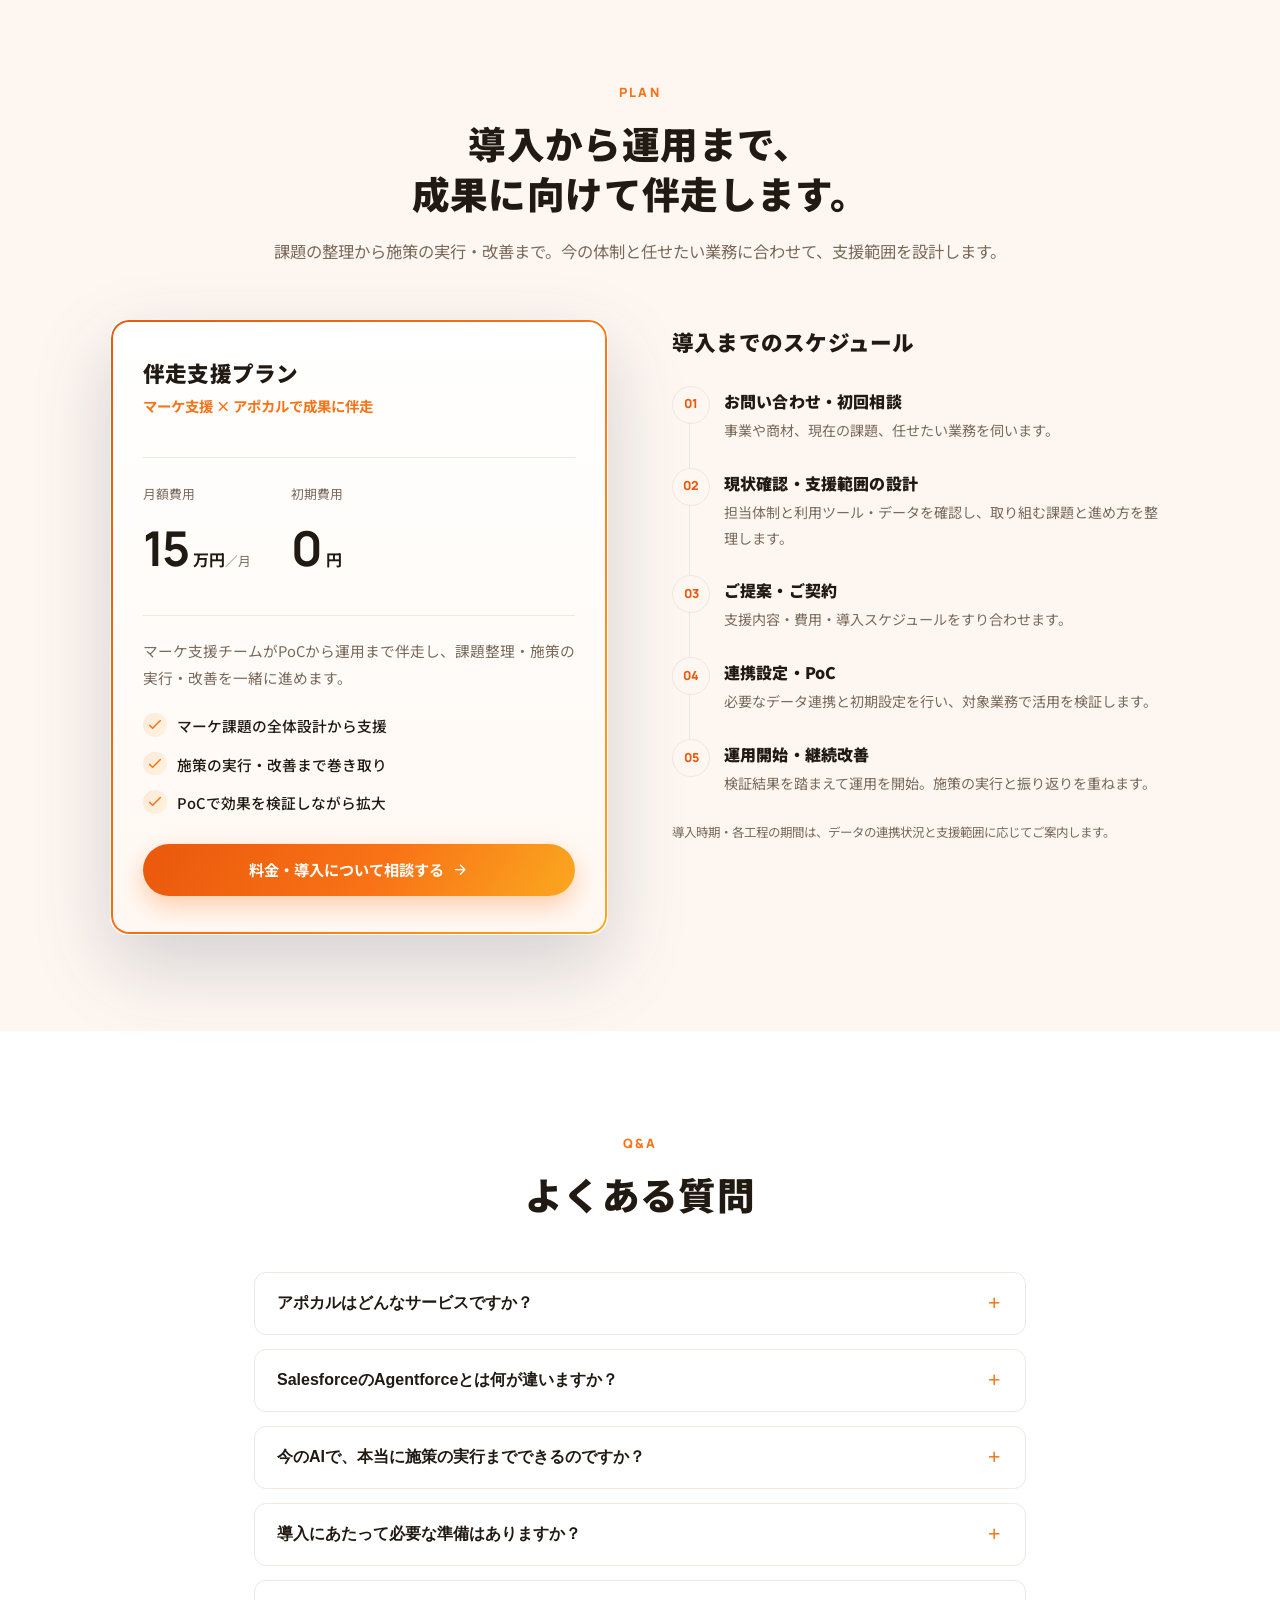
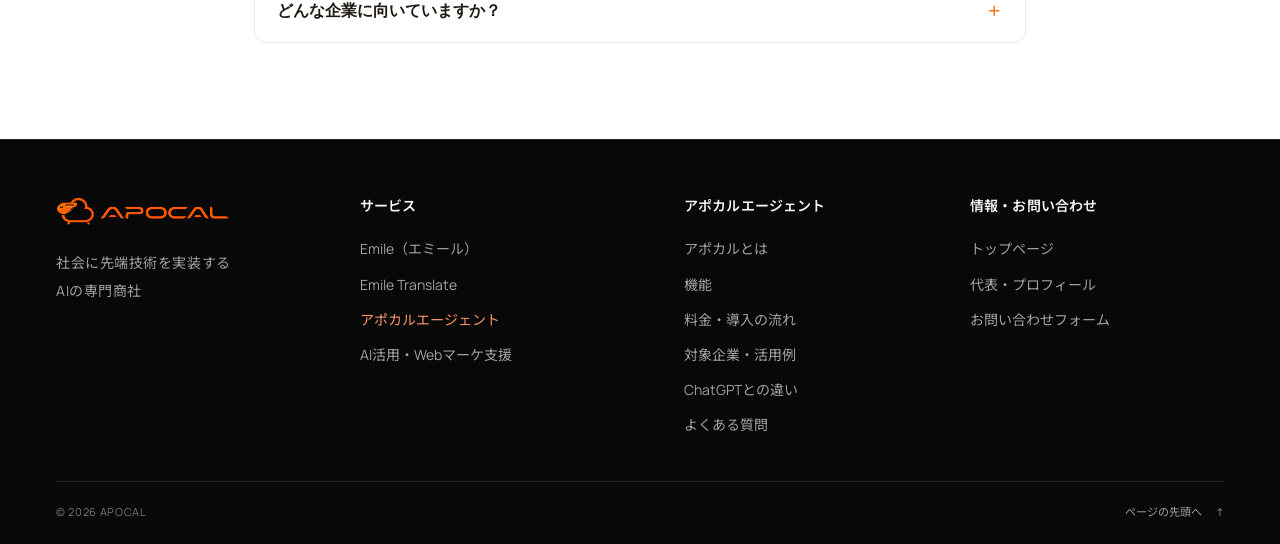
==== commit 9c2a4434: "Add customer research and sales preparation demo to execution use cases" ====
--- a/agent/index.html
+++ b/agent/index.html
@@ -260,6 +260,7 @@
             <button type="button" role="tab" id="use-case-tab-1" aria-controls="use-case-panel-1" aria-selected="true" tabindex="0" data-use-case-stage="collect">チャットボットでの対話</button>
             <button type="button" role="tab" id="use-case-tab-2" aria-controls="use-case-panel-2" aria-selected="false" tabindex="-1" data-use-case-stage="execute">ホームページ改修</button>
             <button type="button" role="tab" id="use-case-tab-3" aria-controls="use-case-panel-3" aria-selected="false" tabindex="-1" data-use-case-stage="execute">広告クリエイティブ制作</button>
+            <button type="button" role="tab" id="use-case-tab-5" aria-controls="use-case-panel-5" aria-selected="false" tabindex="-1" data-use-case-stage="execute">顧客調査・商談準備</button>
             <button type="button" role="tab" id="use-case-tab-4" aria-controls="use-case-panel-4" aria-selected="false" tabindex="-1" data-use-case-stage="verify">経営層向けのマーケレポート作成</button>
           </div>
           <div class="use-case-panel" role="tabpanel" id="use-case-panel-1" aria-labelledby="use-case-tab-1" tabindex="0">
@@ -286,6 +287,15 @@
               <video controls playsinline preload="none" poster="/video/agent/ad-creative.jpg" width="1280" height="960" aria-labelledby="use-case-video-3">
                 <source src="/video/agent/ad-creative.mp4" type="video/mp4" />
                 <p>動画を再生できない場合は、<a href="/video/agent/ad-creative.mp4">広告クリエイティブ制作の動画を開く</a>をご利用ください。</p>
+              </video>
+            </div>
+          </div>
+          <div class="use-case-panel" role="tabpanel" id="use-case-panel-5" aria-labelledby="use-case-tab-5" tabindex="0" hidden>
+            <div class="use-case-panel-copy"><h3 id="use-case-video-5">顧客調査・商談準備</h3><p>顧客の情報やこれまでの経緯を整理し、商談に向けた準備につなげます。</p></div>
+            <div class="use-case-video-frame">
+              <video controls playsinline preload="none" poster="/video/agent/customer-research.jpg" width="1280" height="960" aria-labelledby="use-case-video-5">
+                <source src="/video/agent/customer-research.mp4" type="video/mp4" />
+                <p>動画を再生できない場合は、<a href="/video/agent/customer-research.mp4">顧客調査・商談準備の動画を開く</a>をご利用ください。</p>
               </video>
             </div>
           </div>
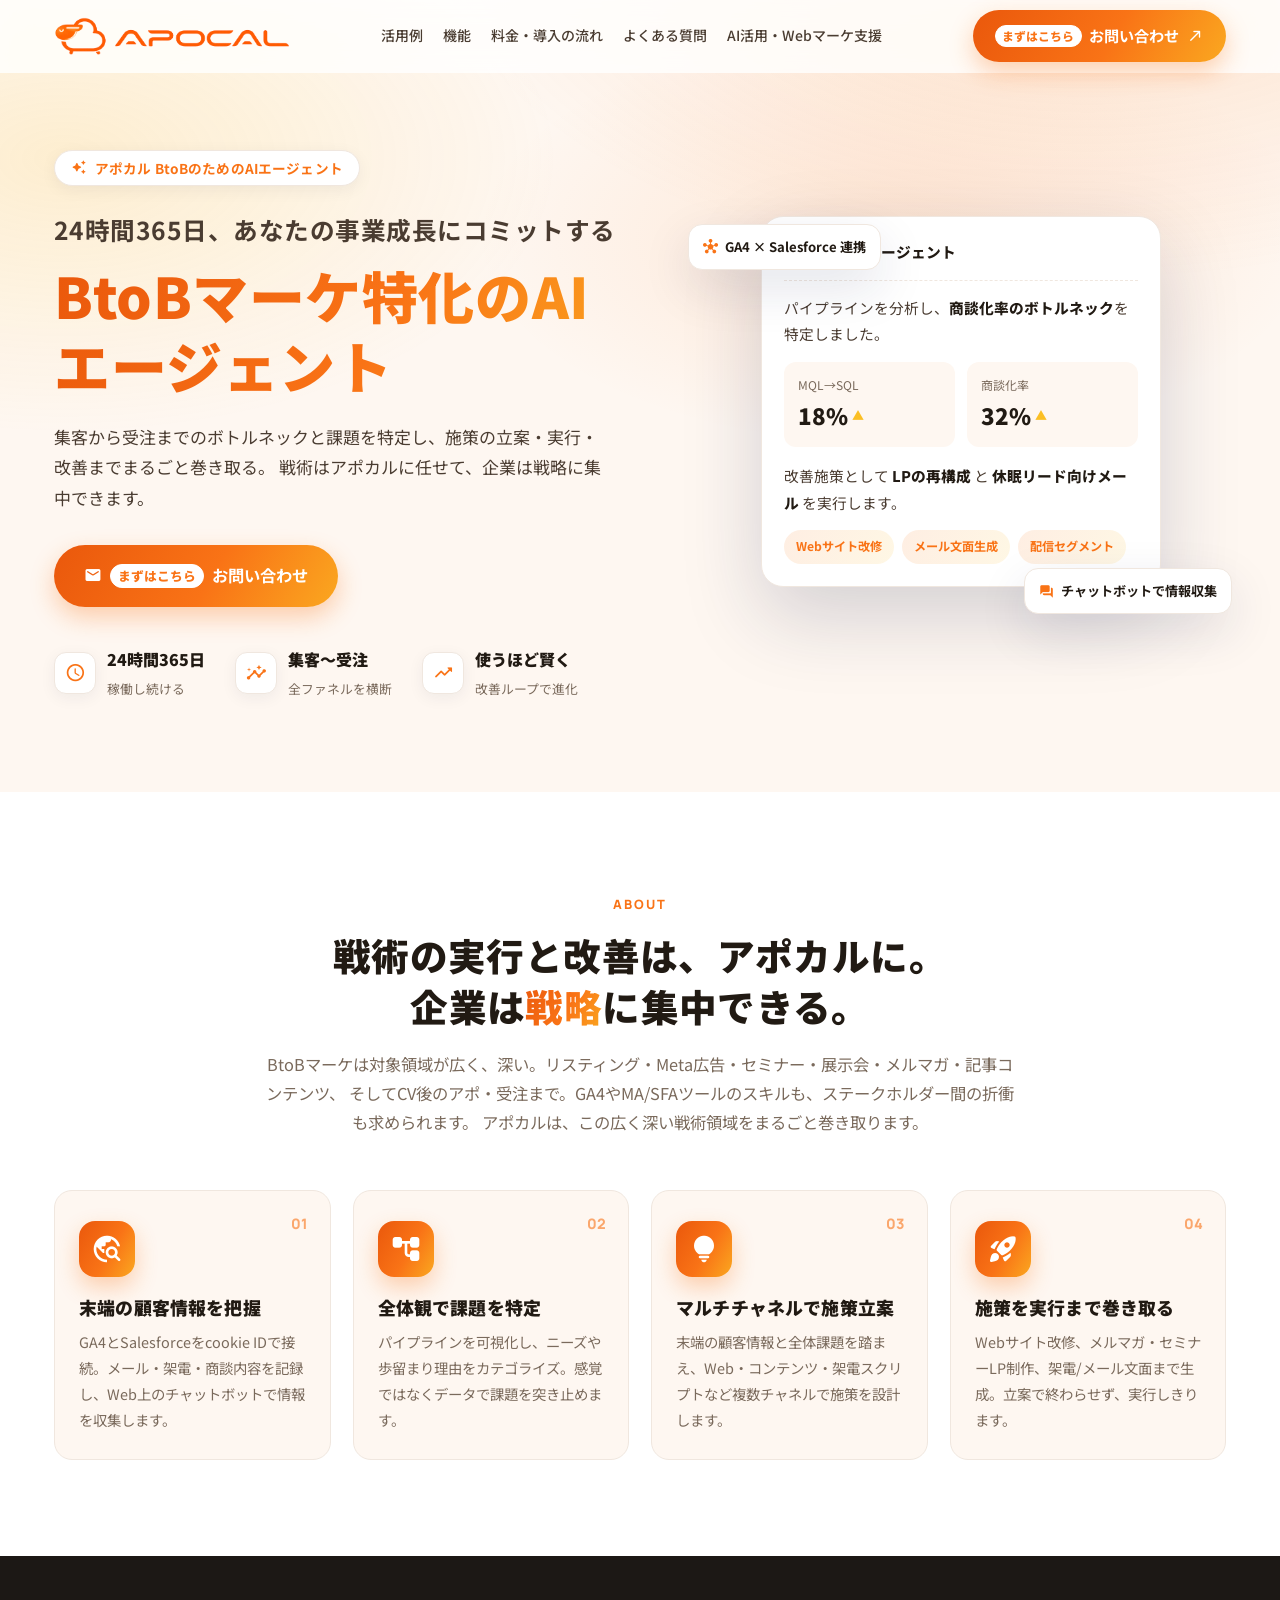
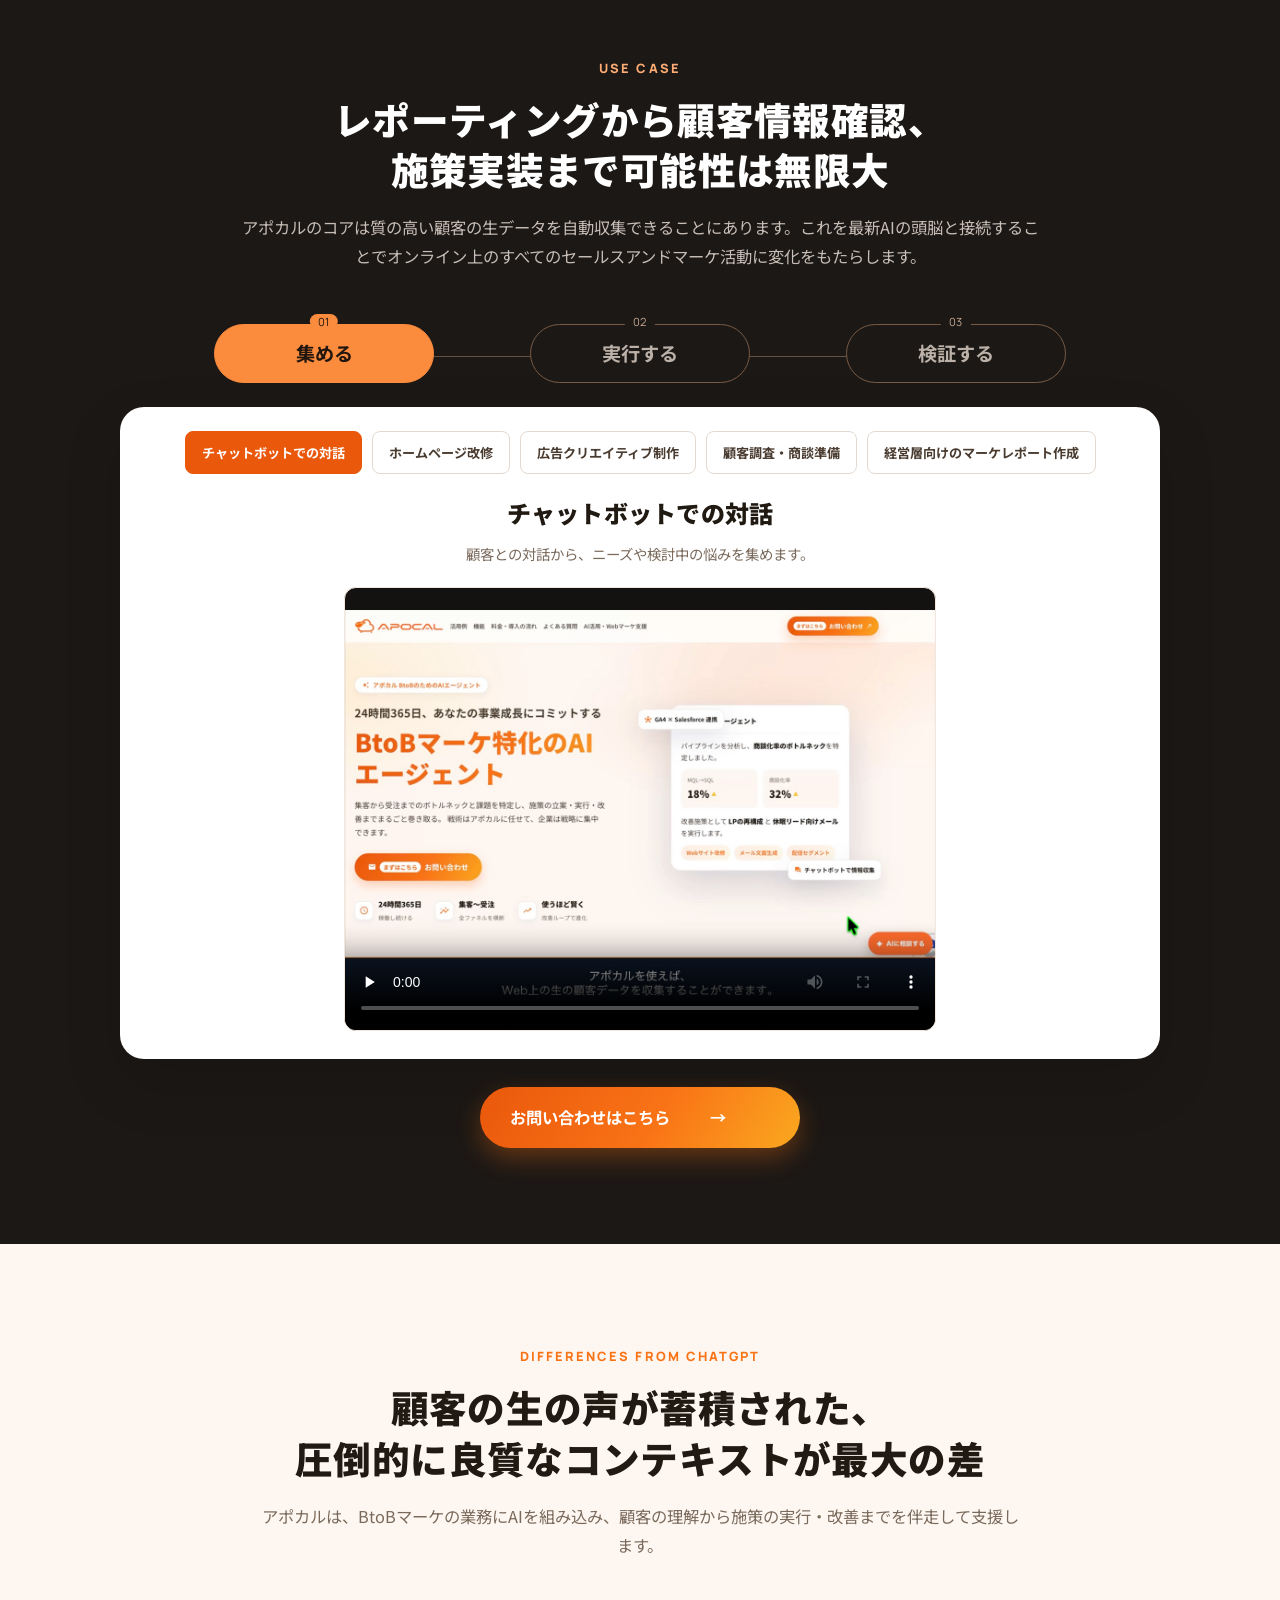
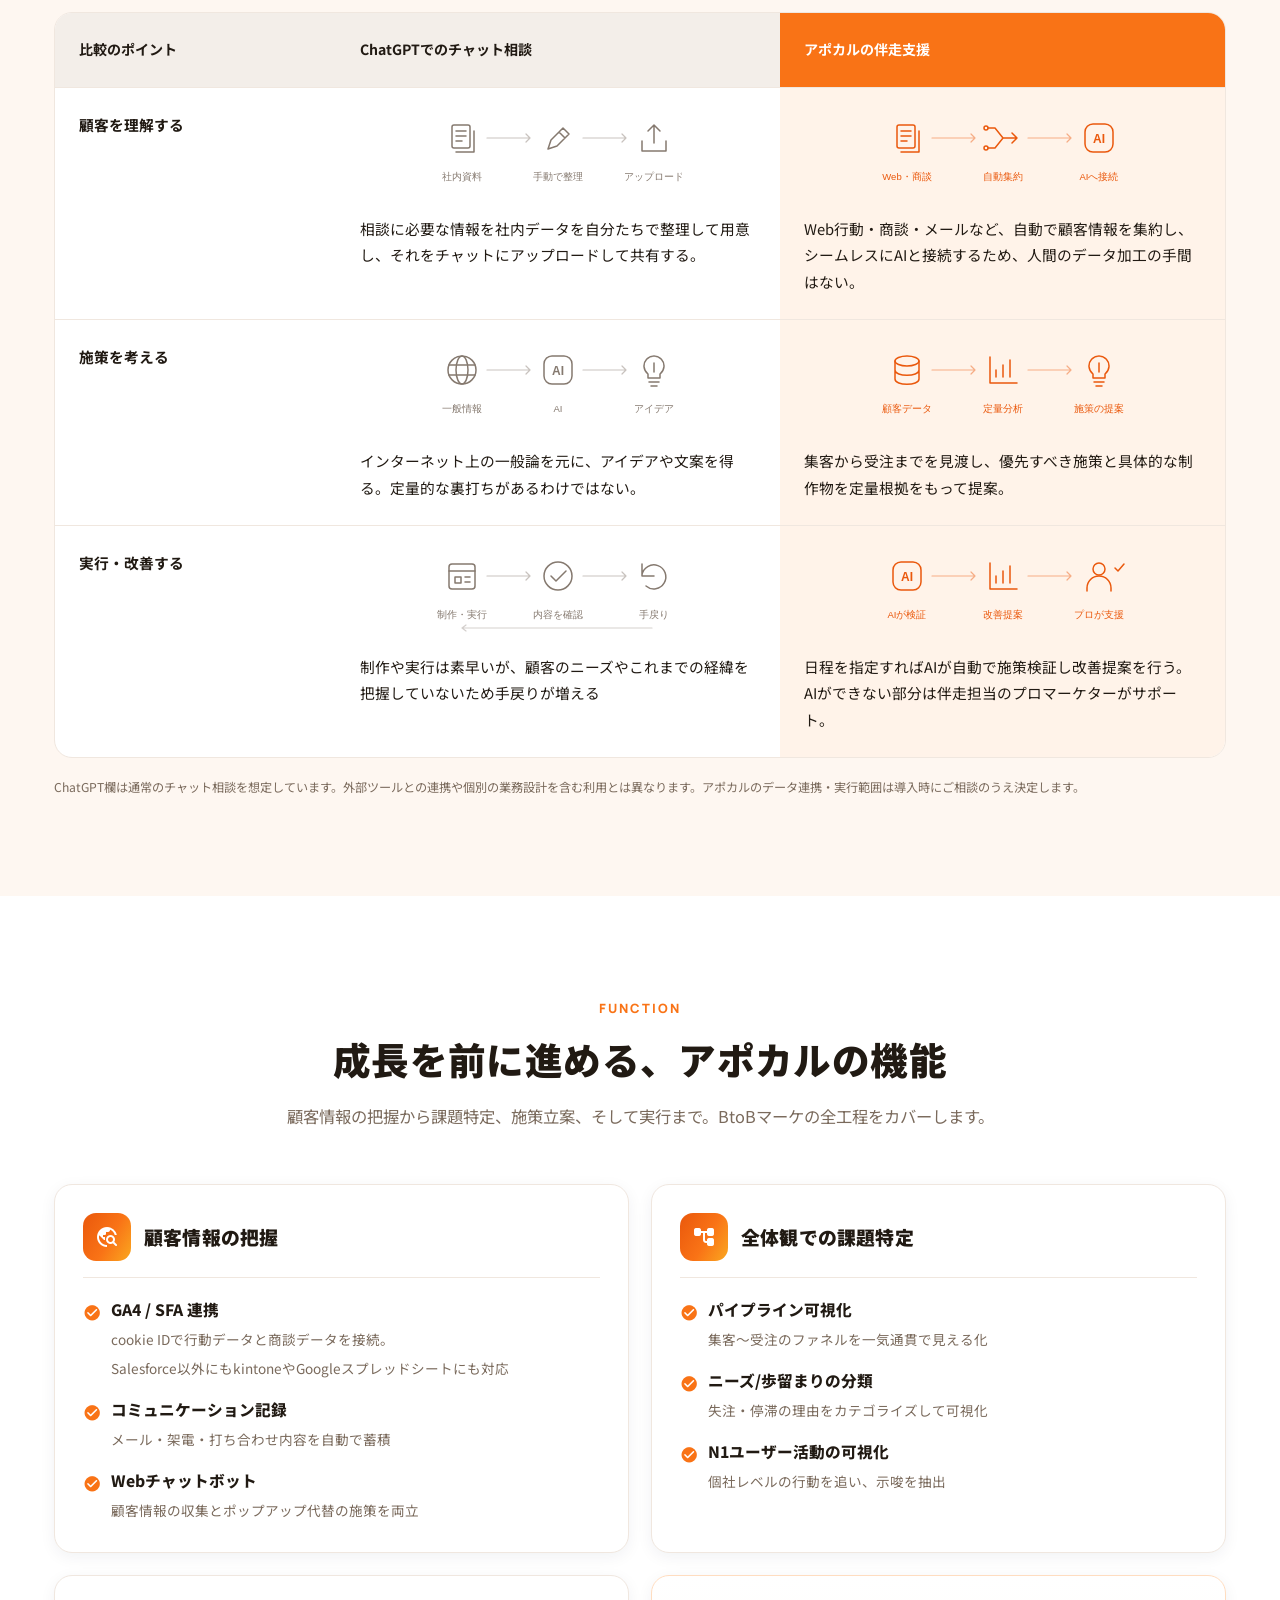
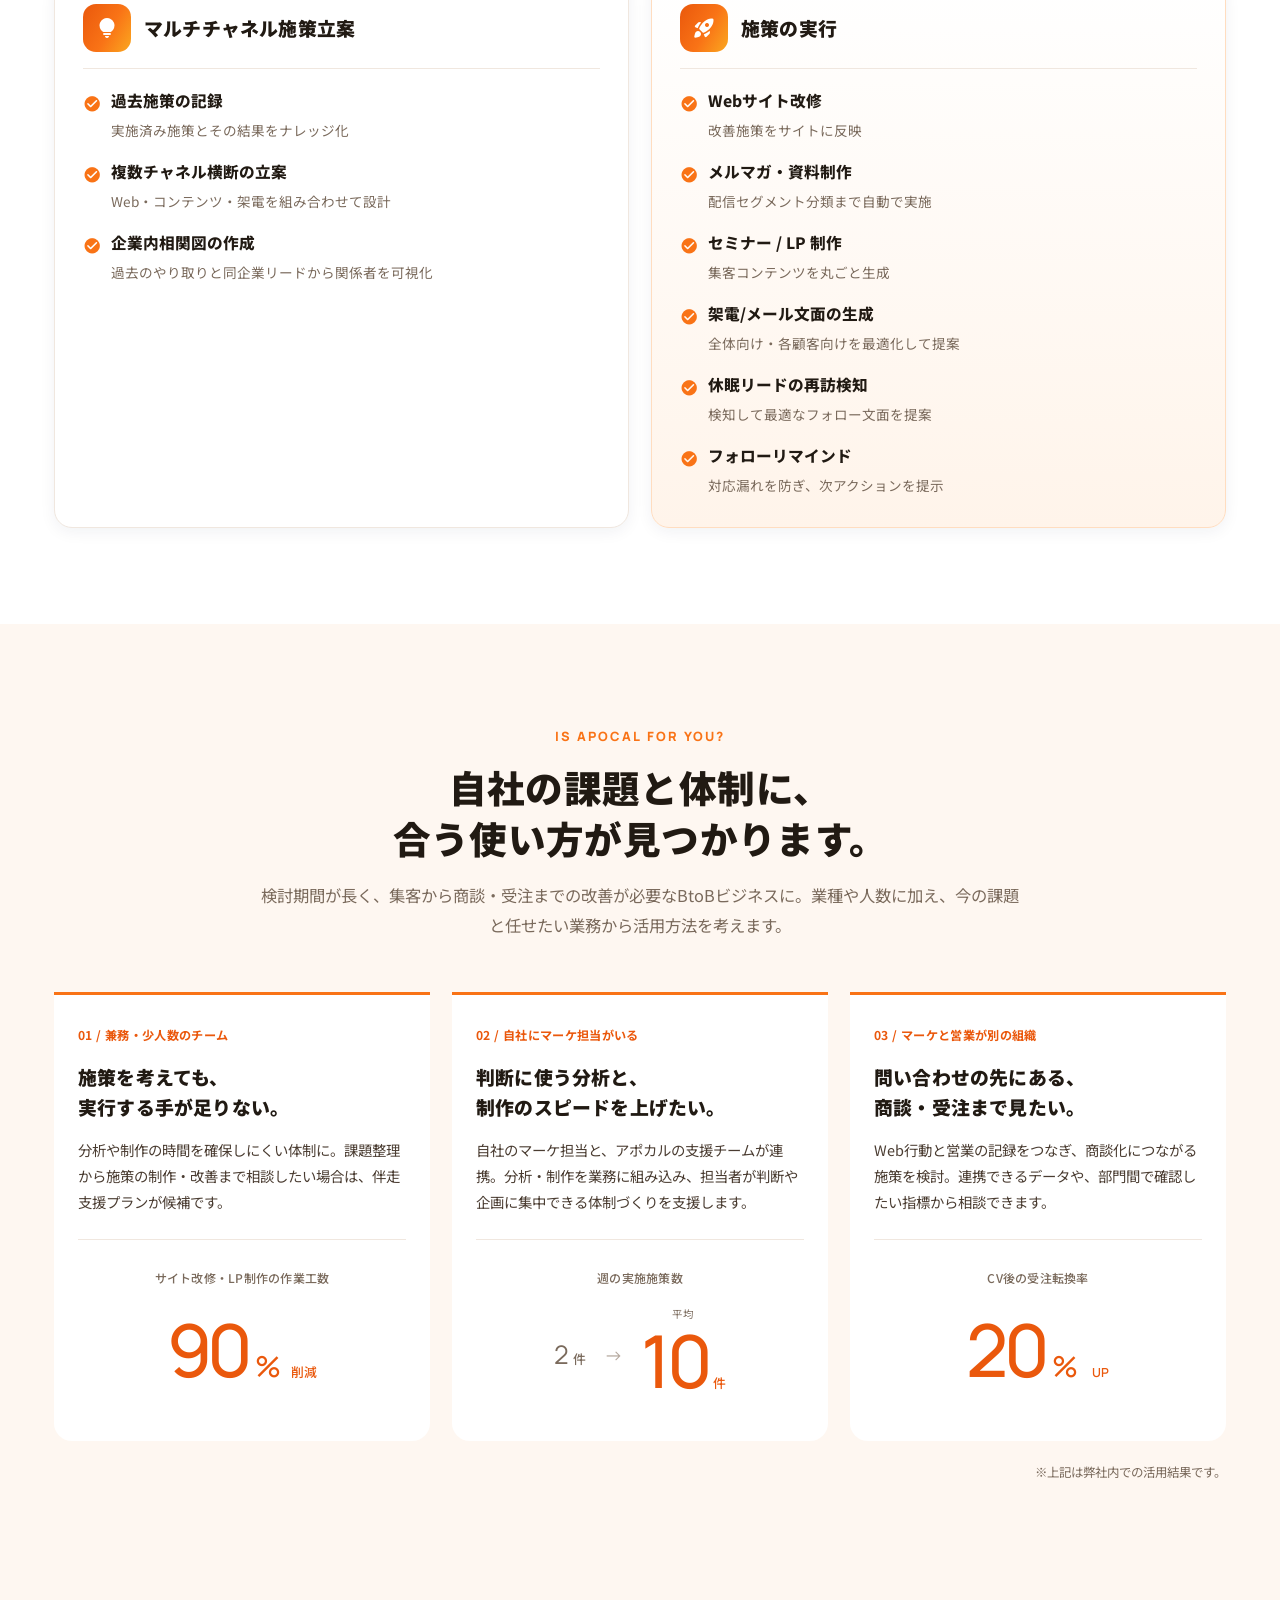
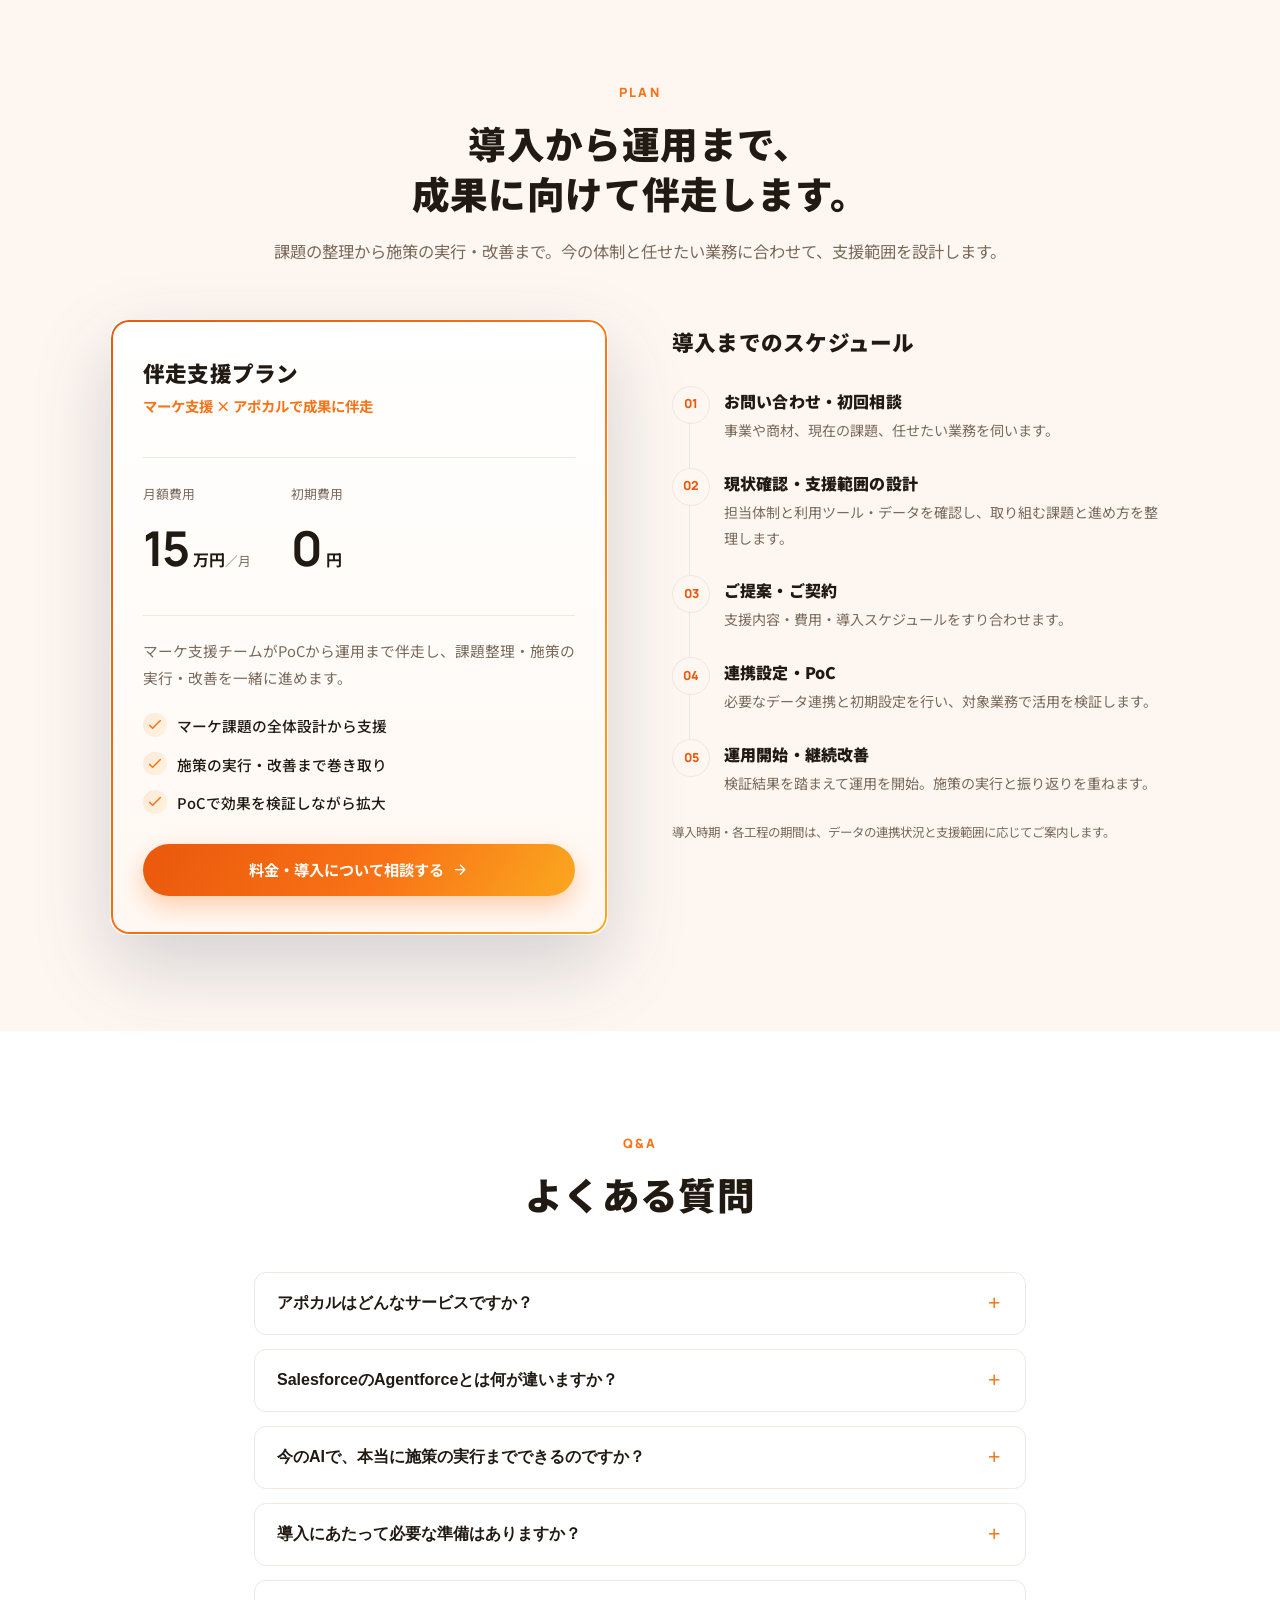
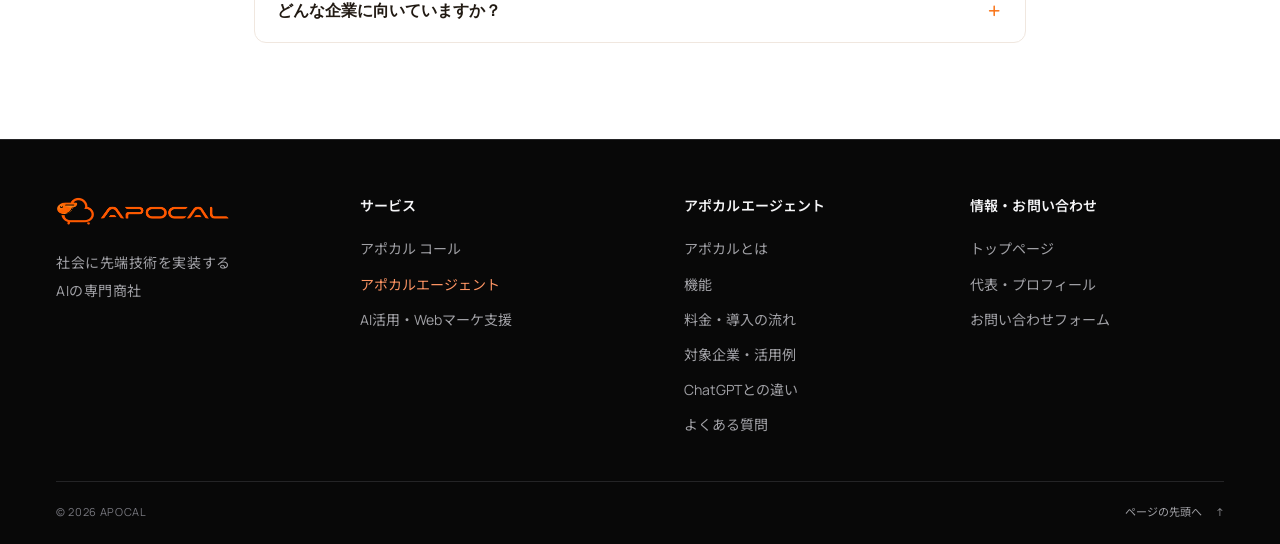
==== commit 1c42aa7d: "Publish Apocal Call and feature it on the homepage" ====
--- a/agent/index.html
+++ b/agent/index.html
@@ -503,8 +503,7 @@
       <div class="service-footer-navs">
         <nav aria-label="サービス一覧">
           <h2>サービス</h2>
-            <a href="/emile/">Emile（エミール）</a>
-            <a href="/emile/#translate-heading">Emile Translate</a>
+            <a href="/call/">アポカル コール</a>
             <a href="/agent/" aria-current="page">アポカルエージェント</a>
             <a href="/consulting/">AI活用・Webマーケ支援</a>
         </nav>
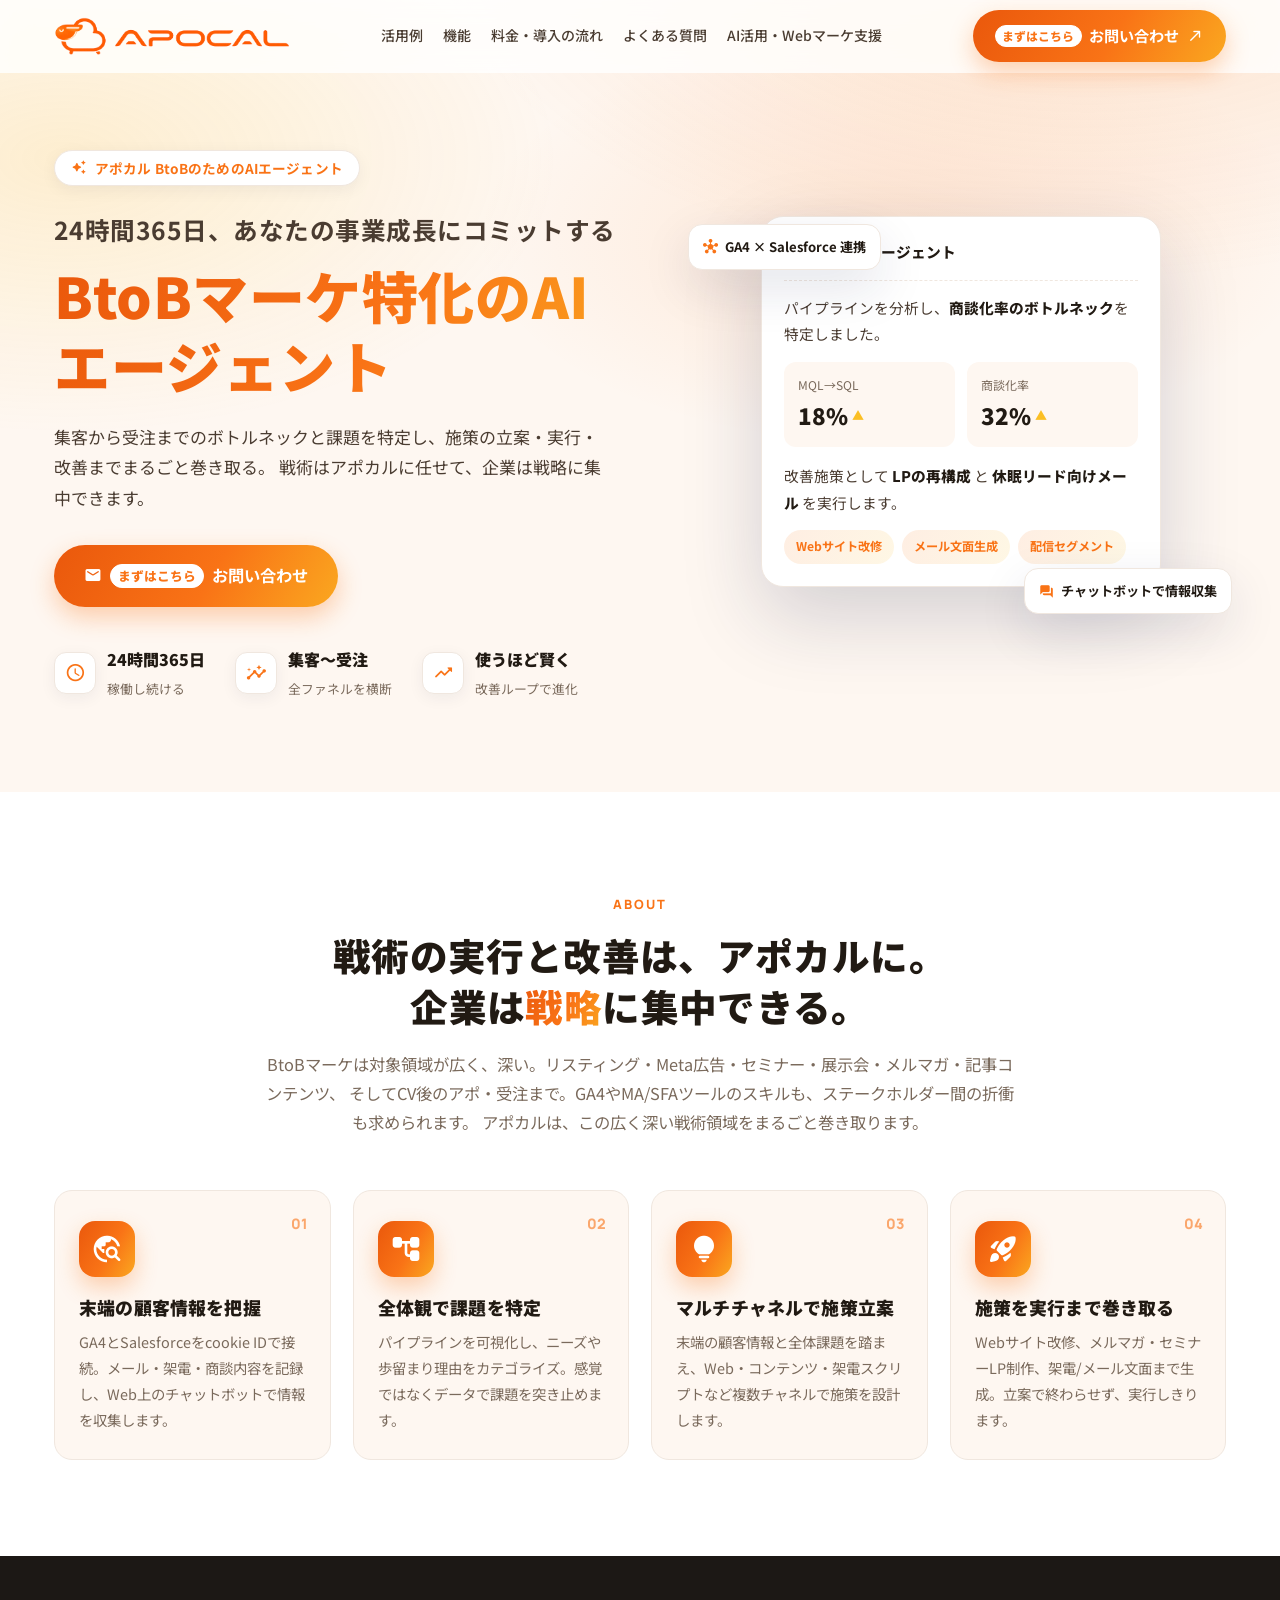
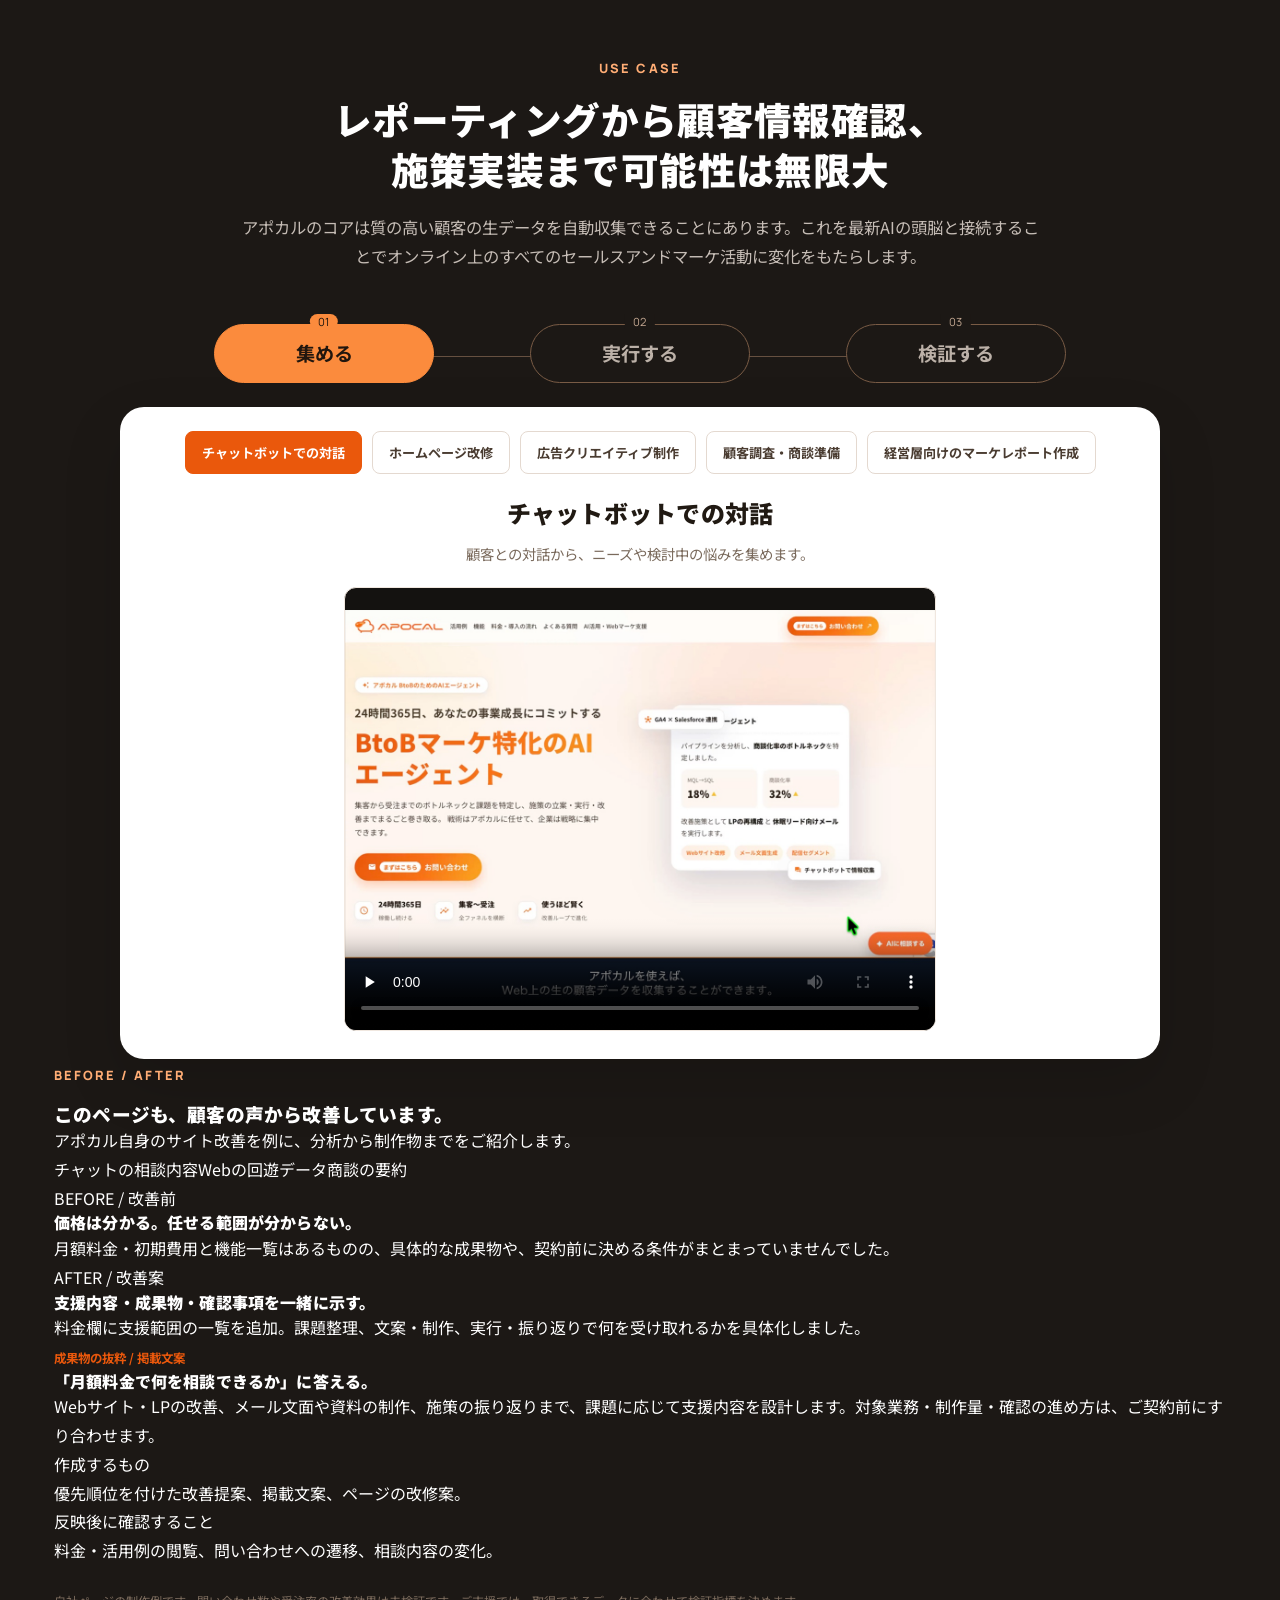
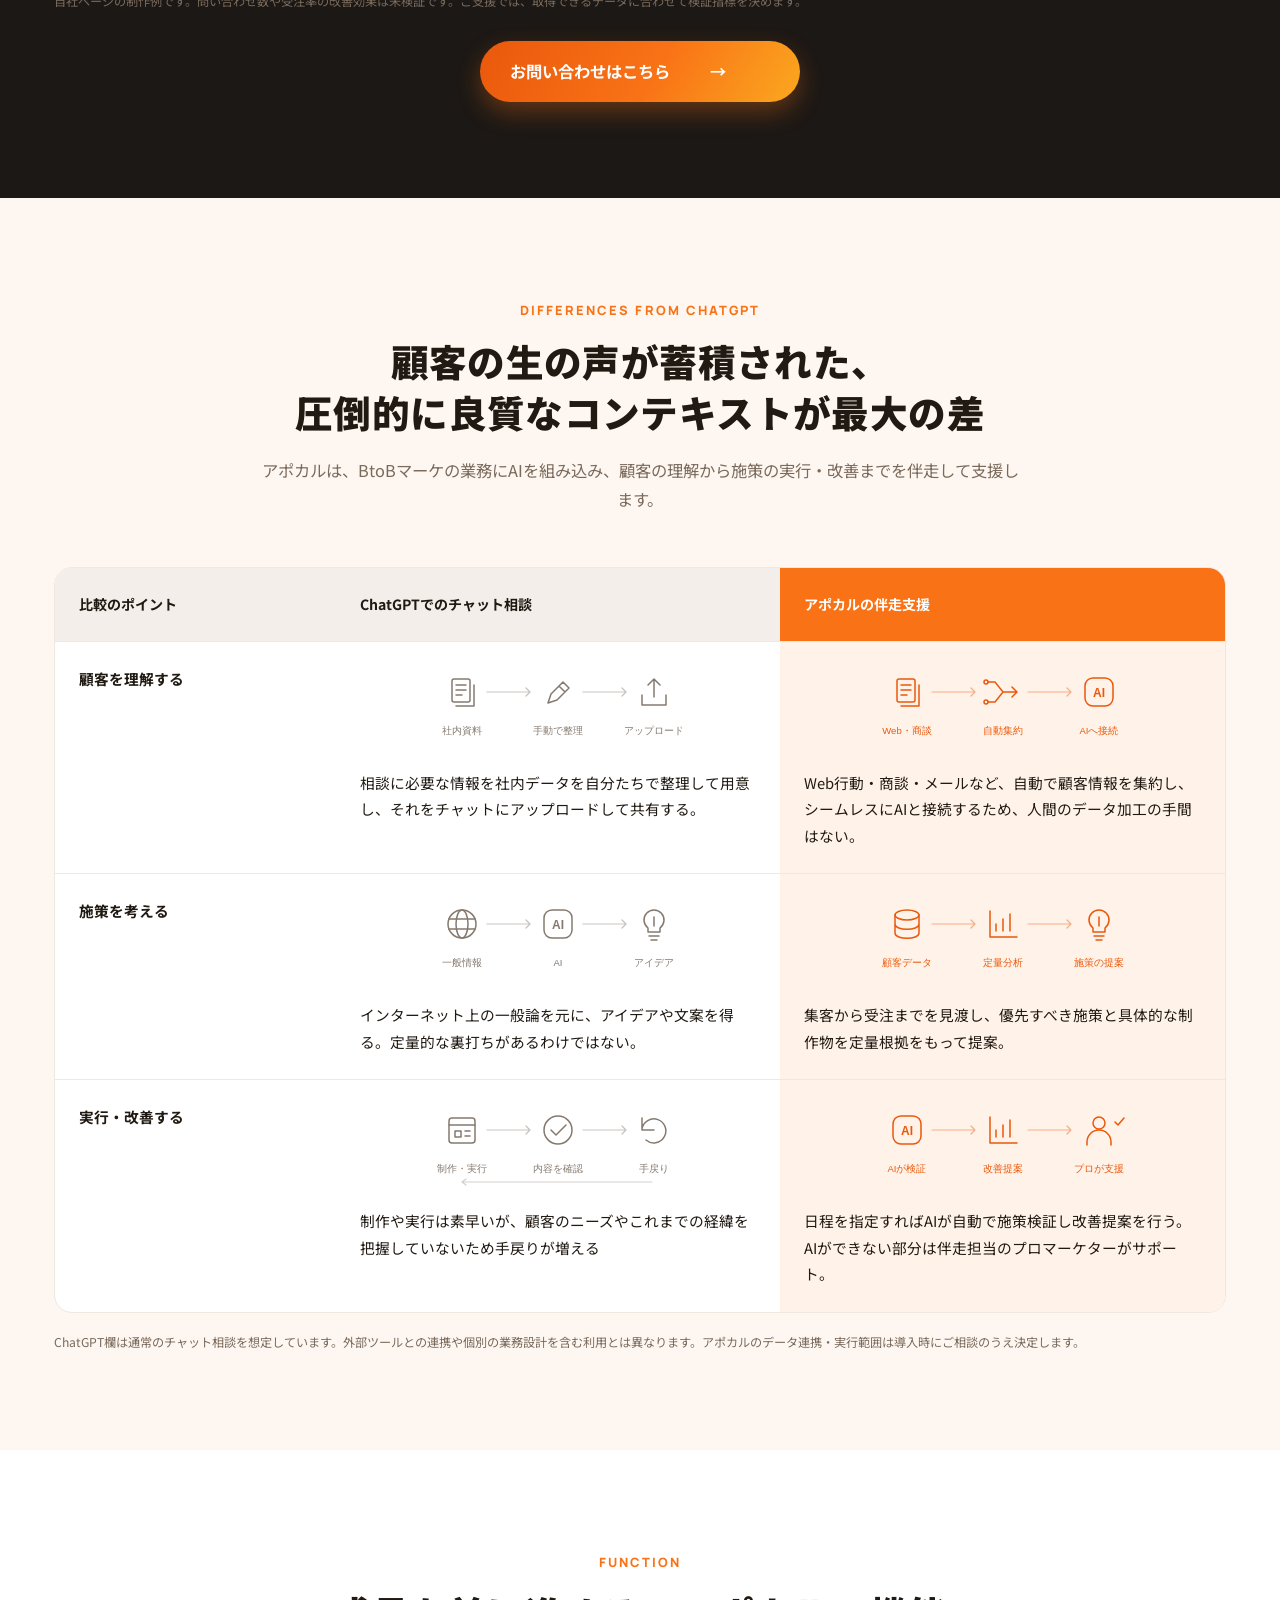
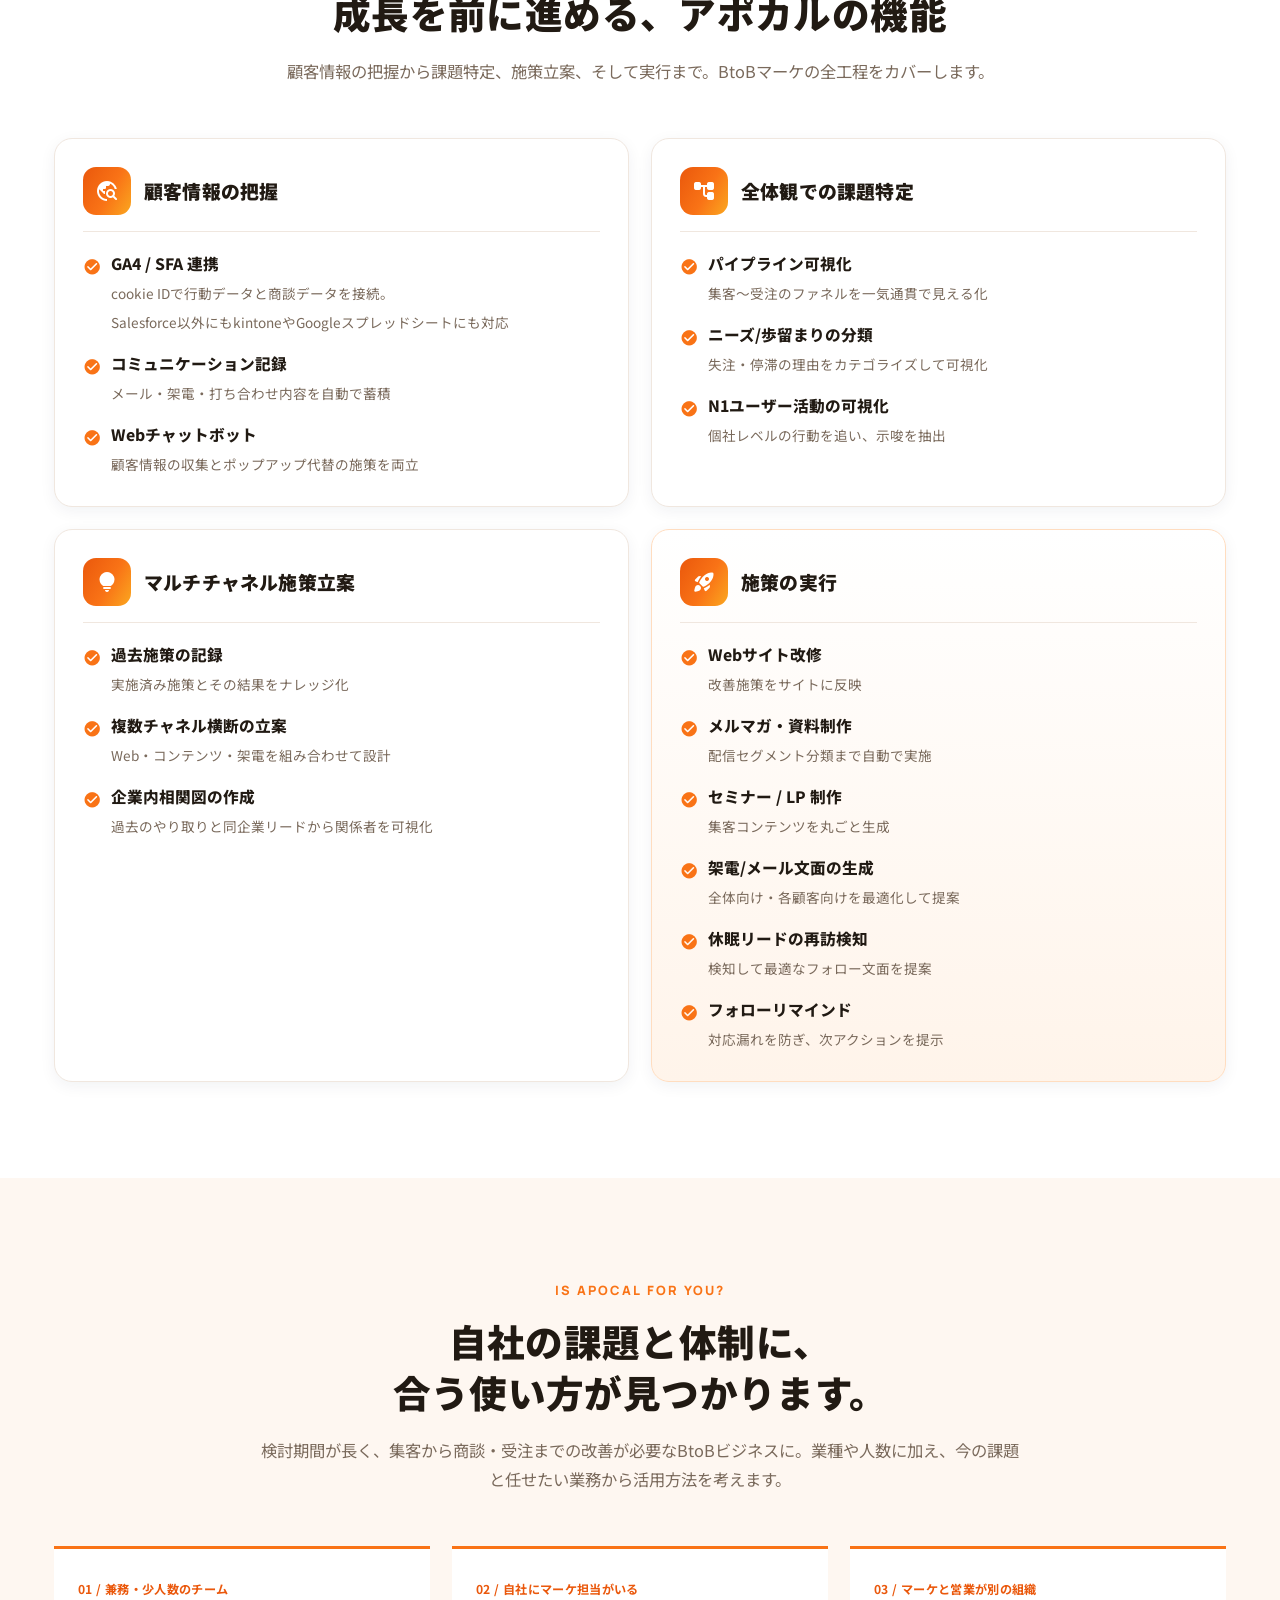
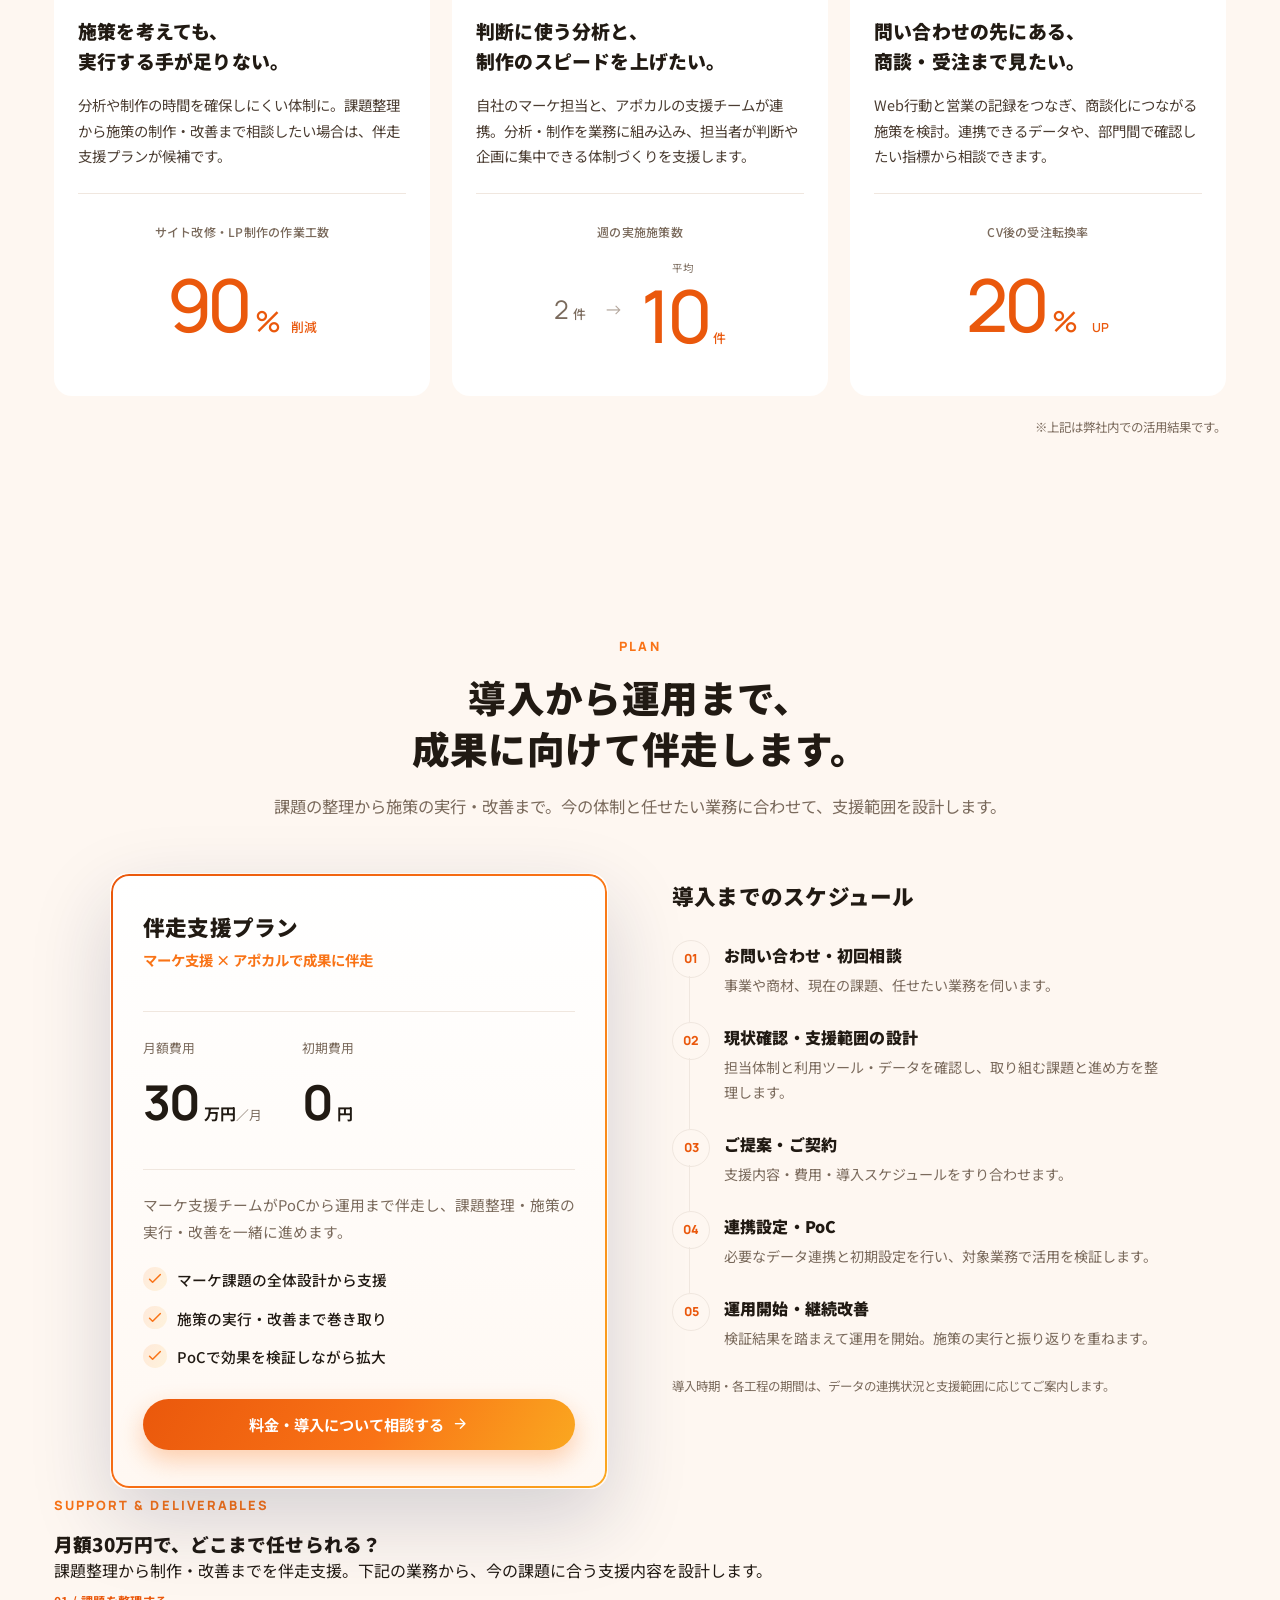
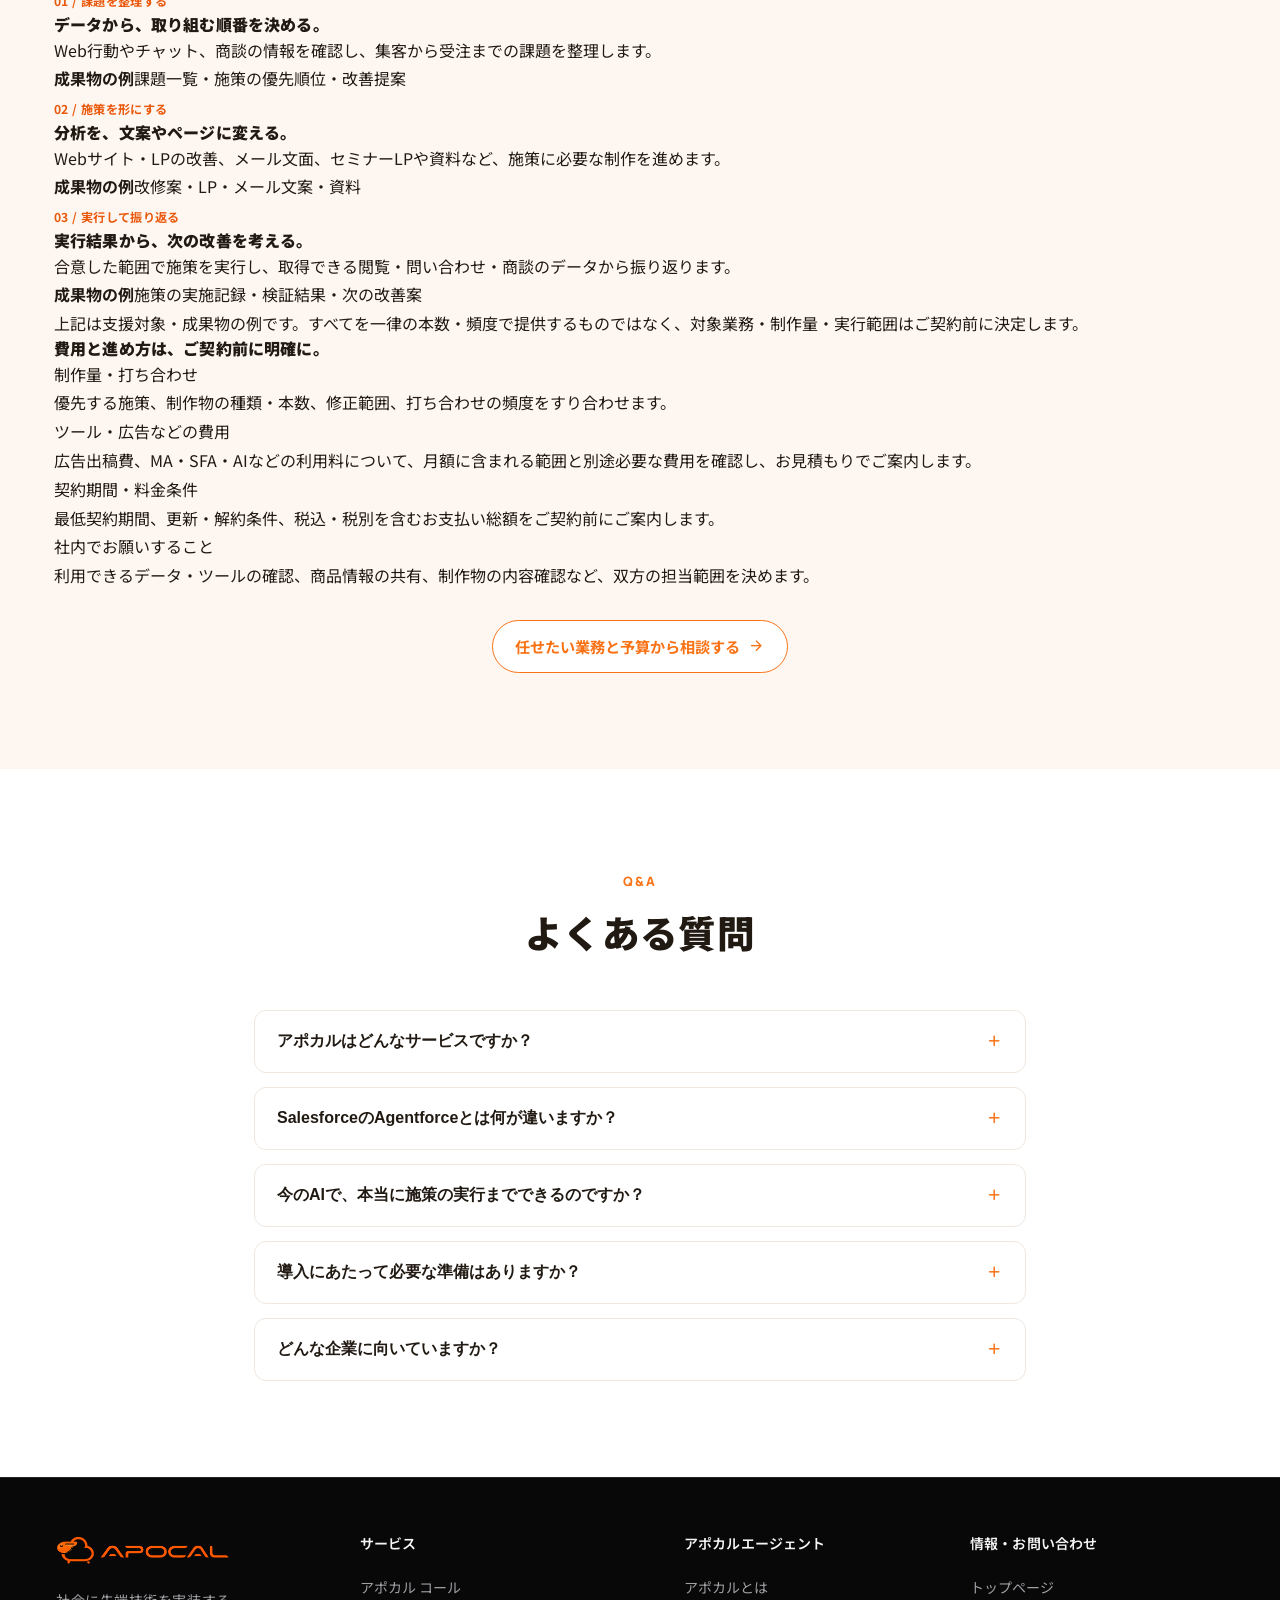
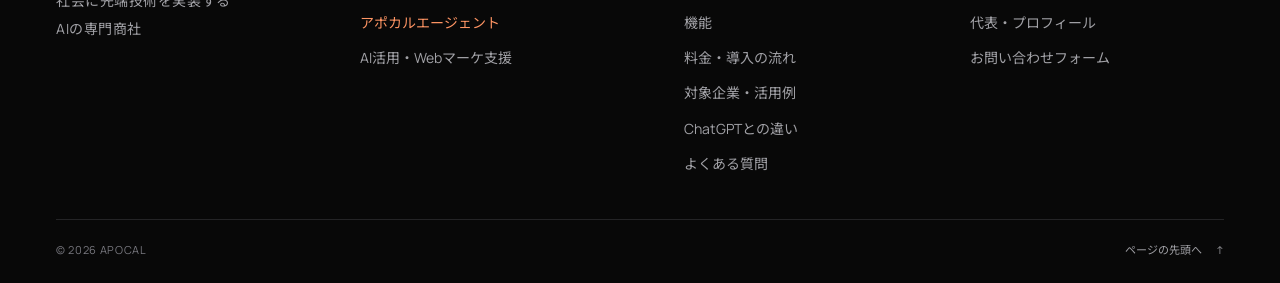
==== commit ea7e9868: "Update agent pricing and support details" ====
--- a/agent/index.html
+++ b/agent/index.html
@@ -309,6 +309,37 @@
             </div>
           </div>
         </div>
+        <article class="priority-example" aria-labelledby="siteExampleHeading">
+          <div class="priority-heading">
+            <span class="tag">BEFORE / AFTER</span>
+            <h3 id="siteExampleHeading">このページも、顧客の声から改善しています。</h3>
+            <p>アポカル自身のサイト改善を例に、分析から制作物までをご紹介します。</p>
+          </div>
+          <div class="evidence-strip" aria-label="改善に使った情報">
+            <span>チャットの相談内容</span><span>Webの回遊データ</span><span>商談の要約</span>
+          </div>
+          <div class="before-after-grid">
+            <div class="change-card before">
+              <span class="change-label">BEFORE / 改善前</span>
+              <h4>価格は分かる。任せる範囲が分からない。</h4>
+              <p>月額料金・初期費用と機能一覧はあるものの、具体的な成果物や、契約前に決める条件がまとまっていませんでした。</p>
+            </div>
+            <div class="change-card after">
+              <span class="change-label">AFTER / 改善案</span>
+              <h4>支援内容・成果物・確認事項を一緒に示す。</h4>
+              <p>料金欄に支援範囲の一覧を追加。課題整理、文案・制作、実行・振り返りで何を受け取れるかを具体化しました。</p>
+            </div>
+          </div>
+          <div class="deliverable-example">
+            <div><span class="example-label">成果物の抜粋 / 掲載文案</span><h4>「月額料金で何を相談できるか」に答える。</h4></div>
+            <blockquote>Webサイト・LPの改善、メール文面や資料の制作、施策の振り返りまで、課題に応じて支援内容を設計します。対象業務・制作量・確認の進め方は、ご契約前にすり合わせます。</blockquote>
+          </div>
+          <dl class="example-results">
+            <div><dt>作成するもの</dt><dd>優先順位を付けた改善提案、掲載文案、ページの改修案。</dd></div>
+            <div><dt>反映後に確認すること</dt><dd>料金・活用例の閲覧、問い合わせへの遷移、相談内容の変化。</dd></div>
+          </dl>
+          <p class="sample-footnote">自社ページの制作例です。問い合わせ数や受注率の改善効果は未検証です。ご支援では、取得できるデータに合わせて検証指標を決めます。</p>
+        </article>
         <div class="use-case-contact"><a href="/contact/" class="btn btn-primary btn-lg">お問い合わせはこちら <span aria-hidden="true">→</span></a></div>
       </div>
     </section>
@@ -437,7 +468,7 @@
           <article class="plan-card recommend" id="pricing">
             <h3>伴走支援プラン</h3>
             <p class="plan-sub">マーケ支援 × アポカルで成果に伴走</p>
-            <dl class="agent-plan-price"><div><dt>月額費用</dt><dd><strong>15</strong>万円<span>／月</span></dd></div><div><dt>初期費用</dt><dd><strong>0</strong>円</dd></div></dl>
+            <dl class="agent-plan-price"><div><dt>月額費用</dt><dd><strong>30</strong>万円<span>／月</span></dd></div><div><dt>初期費用</dt><dd><strong>0</strong>円</dd></div></dl>
             <p class="plan-lead">マーケ支援チームがPoCから運用まで伴走し、課題整理・施策の実行・改善を一緒に進めます。</p>
             <ul class="plan-points">
               <li><i class="material-icons-round" aria-hidden="true">check</i>マーケ課題の全体設計から支援</li>
@@ -458,6 +489,29 @@
             <p class="onboarding-note">導入時期・各工程の期間は、データの連携状況と支援範囲に応じてご案内します。</p>
           </aside>
         </div>
+        <article class="support-scope" aria-labelledby="supportScopeHeading">
+          <div class="priority-heading">
+            <span class="tag">SUPPORT &amp; DELIVERABLES</span>
+            <h3 id="supportScopeHeading">月額30万円で、どこまで任せられる？</h3>
+            <p>課題整理から制作・改善までを伴走支援。下記の業務から、今の課題に合う支援内容を設計します。</p>
+          </div>
+          <div class="scope-grid">
+            <div class="scope-card"><span class="guide-number">01 / 課題を整理する</span><h4>データから、取り組む順番を決める。</h4><p>Web行動やチャット、商談の情報を確認し、集客から受注までの課題を整理します。</p><p class="scope-output"><strong>成果物の例</strong>課題一覧・施策の優先順位・改善提案</p></div>
+            <div class="scope-card"><span class="guide-number">02 / 施策を形にする</span><h4>分析を、文案やページに変える。</h4><p>Webサイト・LPの改善、メール文面、セミナーLPや資料など、施策に必要な制作を進めます。</p><p class="scope-output"><strong>成果物の例</strong>改修案・LP・メール文案・資料</p></div>
+            <div class="scope-card"><span class="guide-number">03 / 実行して振り返る</span><h4>実行結果から、次の改善を考える。</h4><p>合意した範囲で施策を実行し、取得できる閲覧・問い合わせ・商談のデータから振り返ります。</p><p class="scope-output"><strong>成果物の例</strong>施策の実施記録・検証結果・次の改善案</p></div>
+          </div>
+          <p class="scope-note">上記は支援対象・成果物の例です。すべてを一律の本数・頻度で提供するものではなく、対象業務・制作量・実行範囲はご契約前に決定します。</p>
+          <div class="contract-details">
+            <h4>費用と進め方は、ご契約前に明確に。</h4>
+            <dl>
+              <div><dt>制作量・打ち合わせ</dt><dd>優先する施策、制作物の種類・本数、修正範囲、打ち合わせの頻度をすり合わせます。</dd></div>
+              <div><dt>ツール・広告などの費用</dt><dd>広告出稿費、MA・SFA・AIなどの利用料について、月額に含まれる範囲と別途必要な費用を確認し、お見積もりでご案内します。</dd></div>
+              <div><dt>契約期間・料金条件</dt><dd>最低契約期間、更新・解約条件、税込・税別を含むお支払い総額をご契約前にご案内します。</dd></div>
+              <div><dt>社内でお願いすること</dt><dd>利用できるデータ・ツールの確認、商品情報の共有、制作物の内容確認など、双方の担当範囲を決めます。</dd></div>
+            </dl>
+          </div>
+          <div class="guide-cta"><a href="/contact/" class="btn btn-outline">任せたい業務と予算から相談する <i class="material-icons-round" aria-hidden="true">arrow_forward</i></a></div>
+        </article>
       </div>
     </section>
 
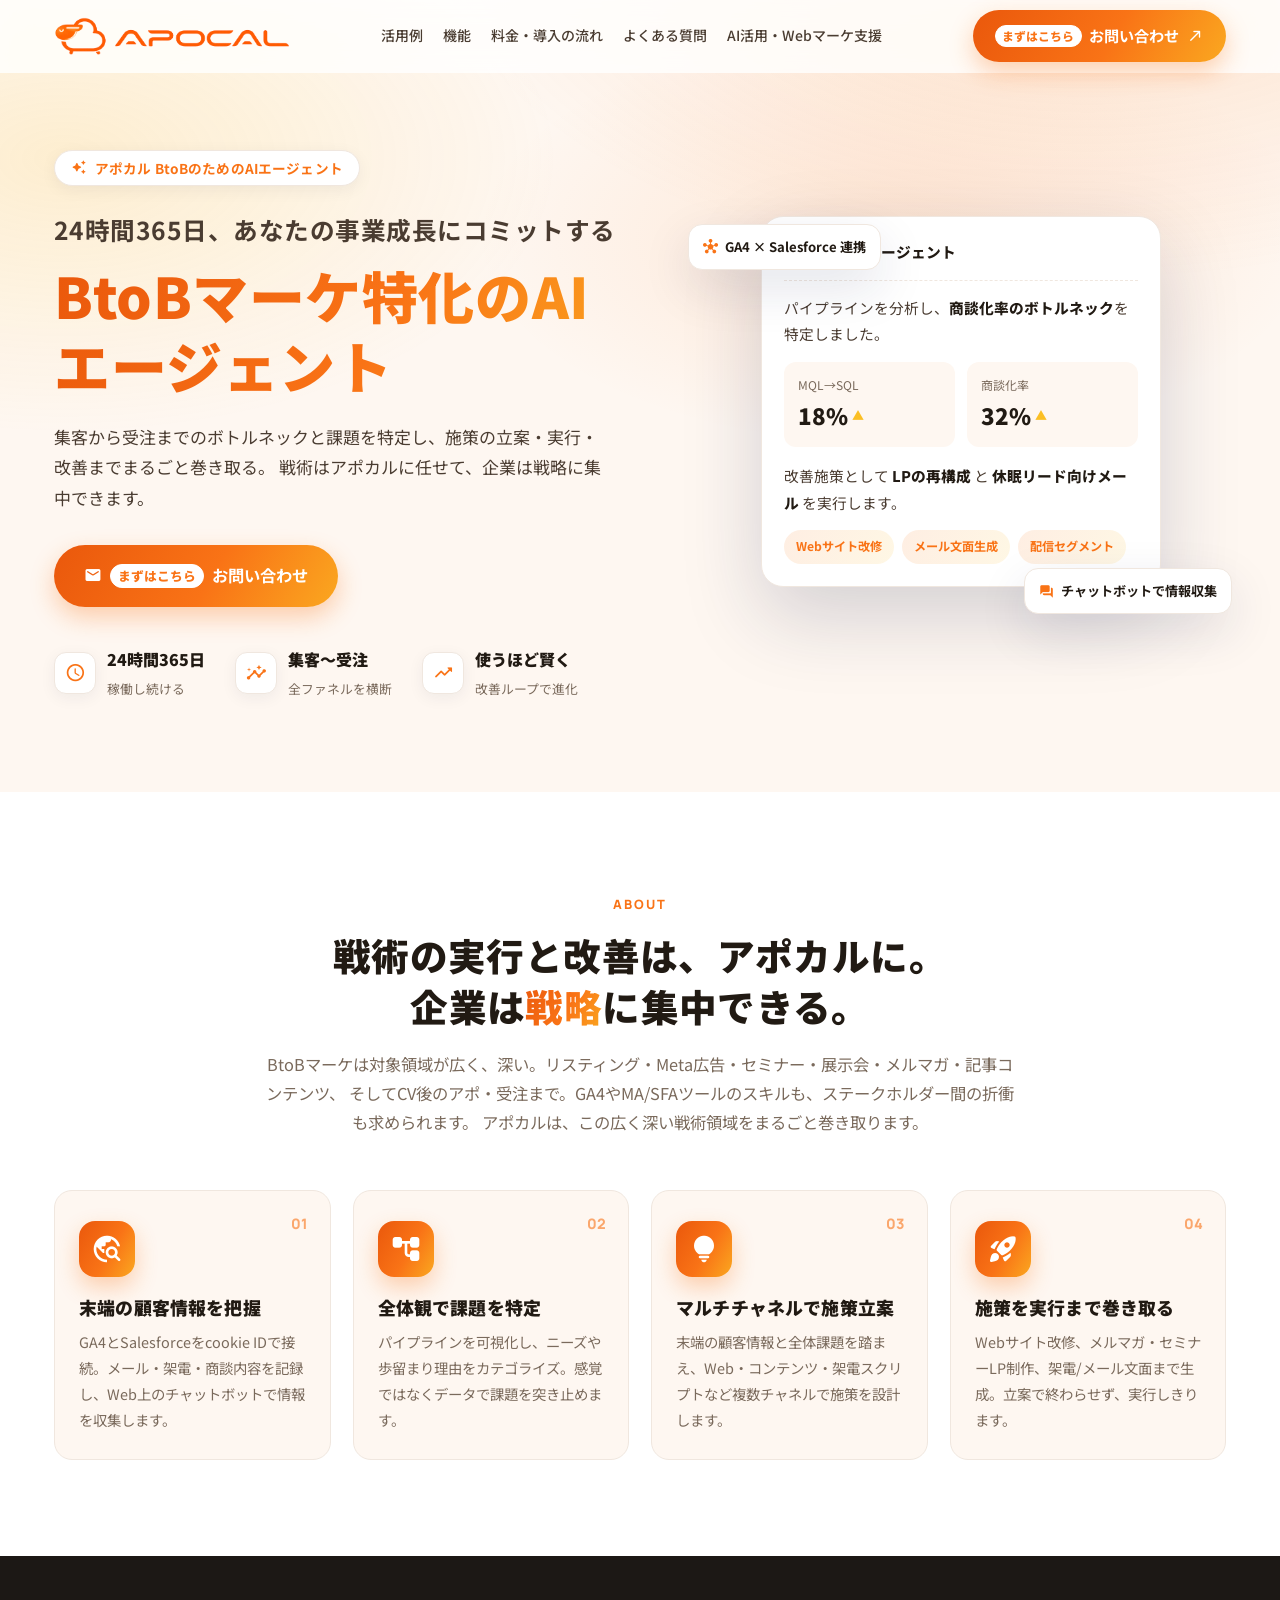
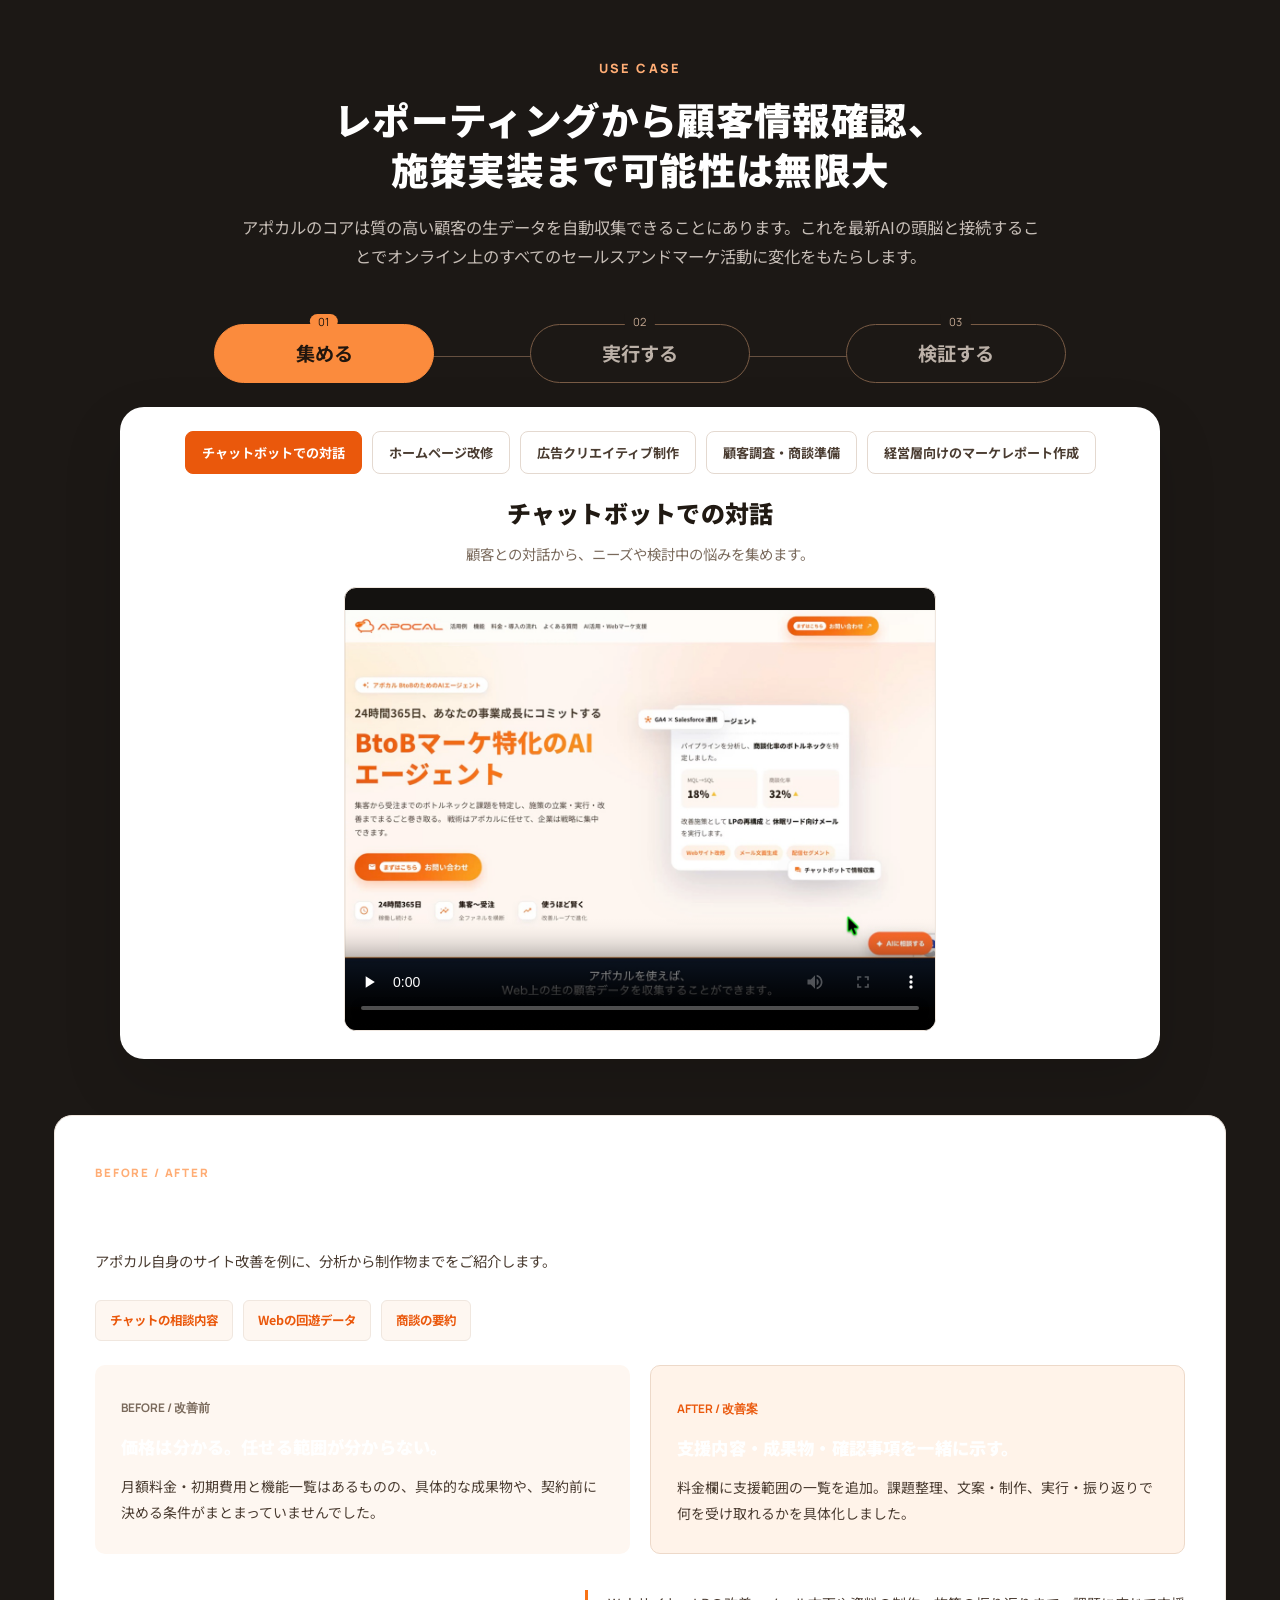
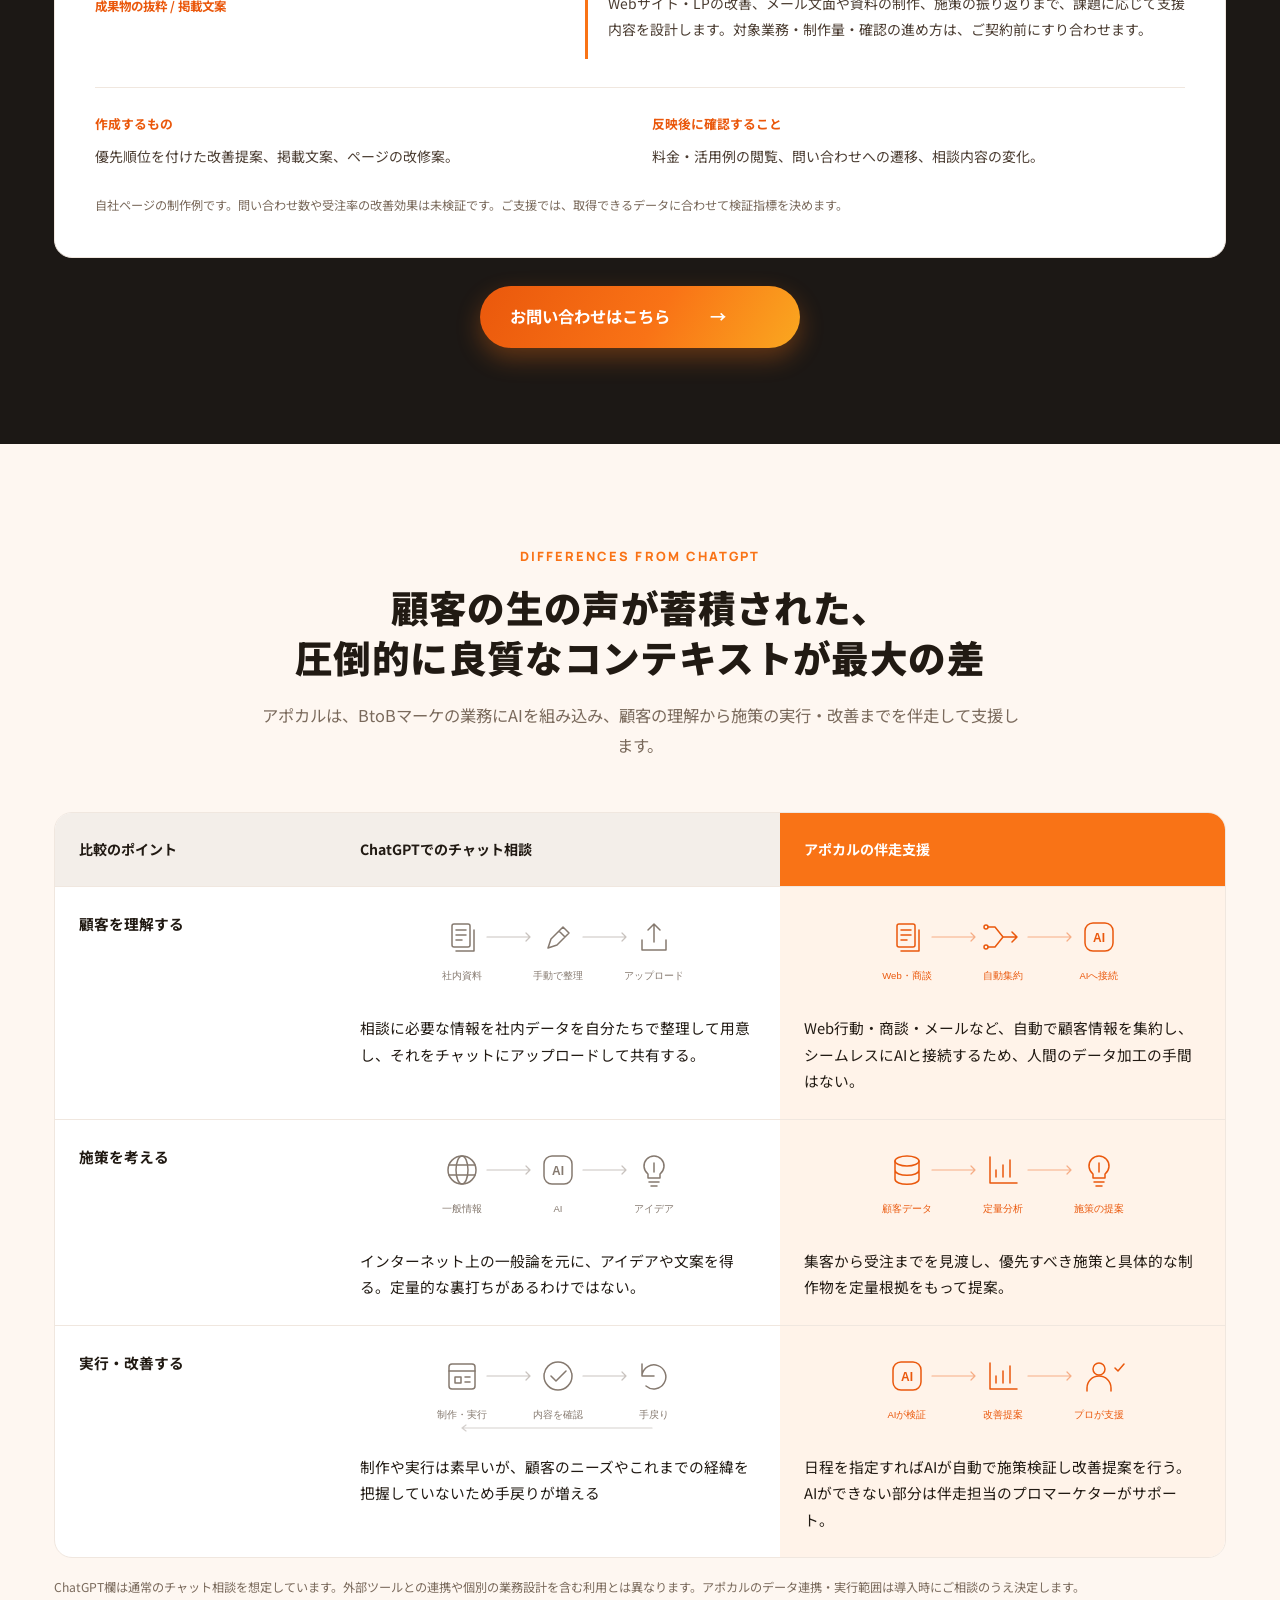
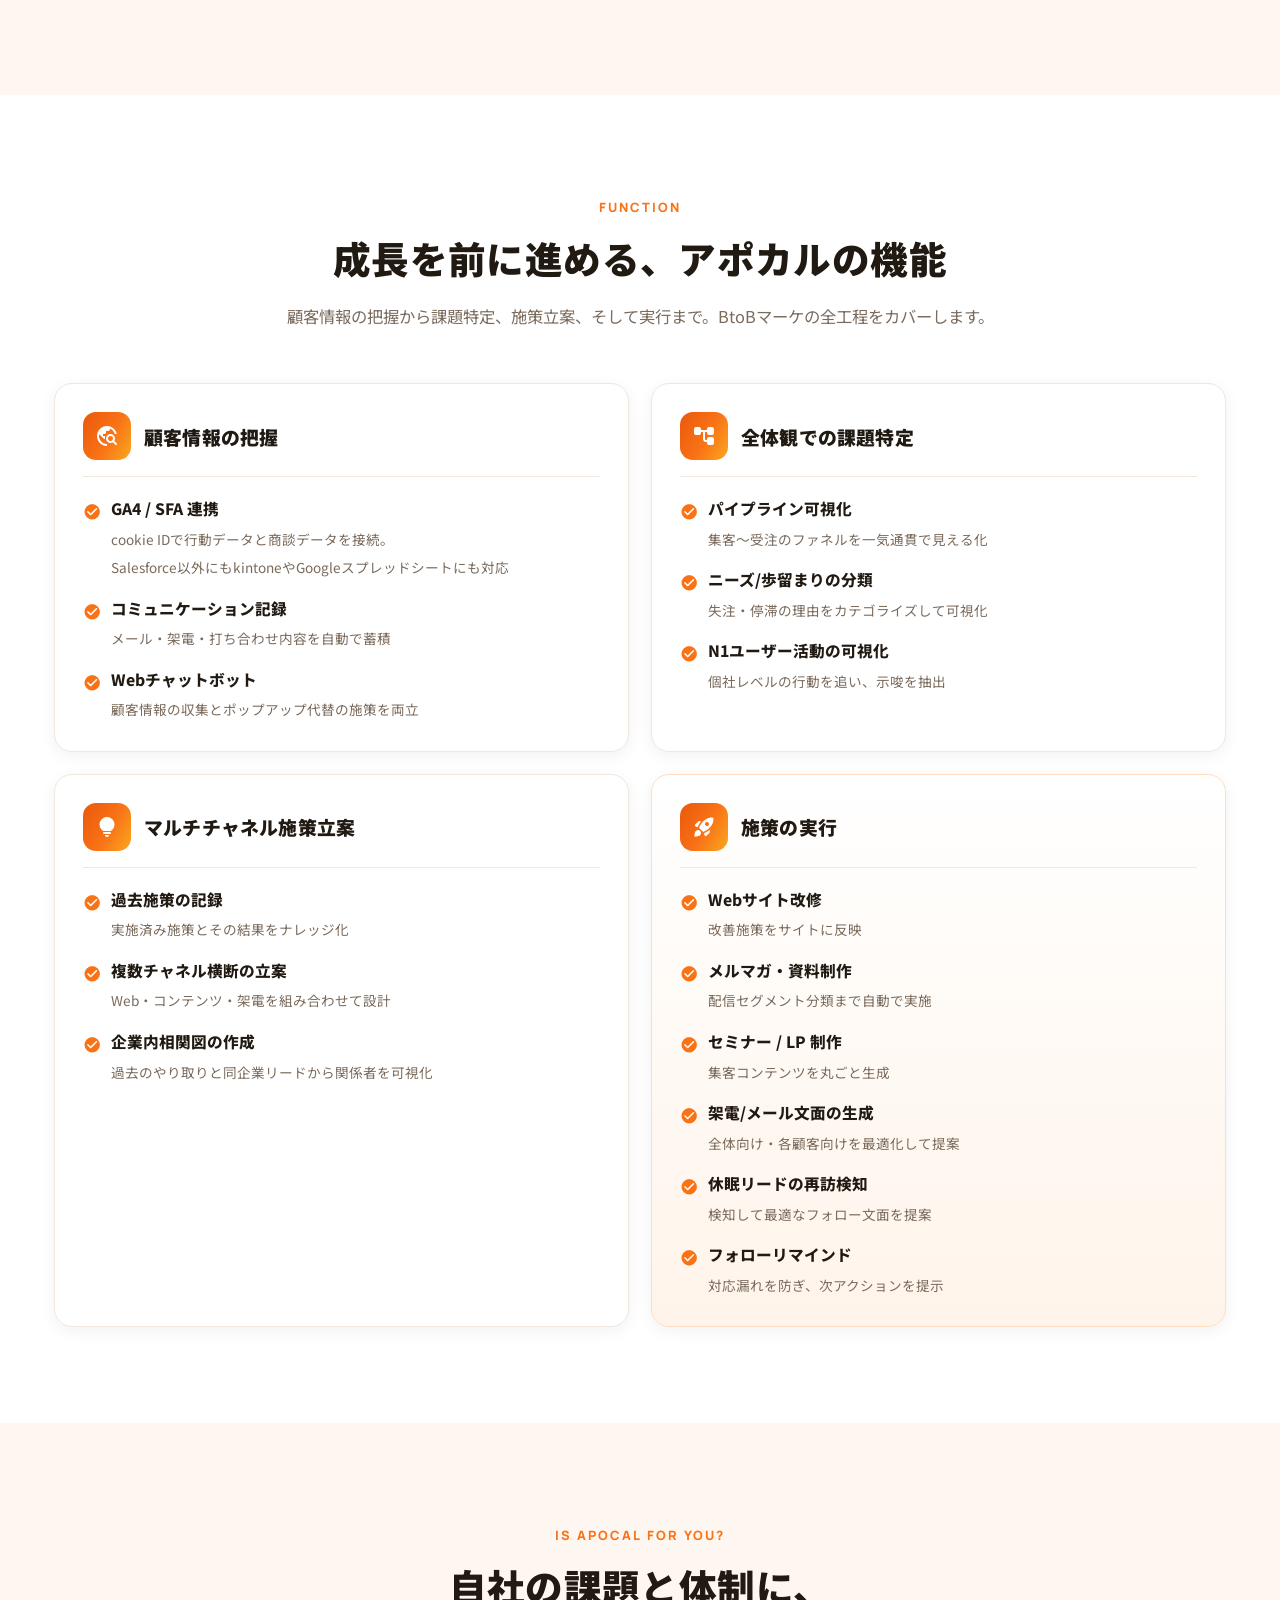
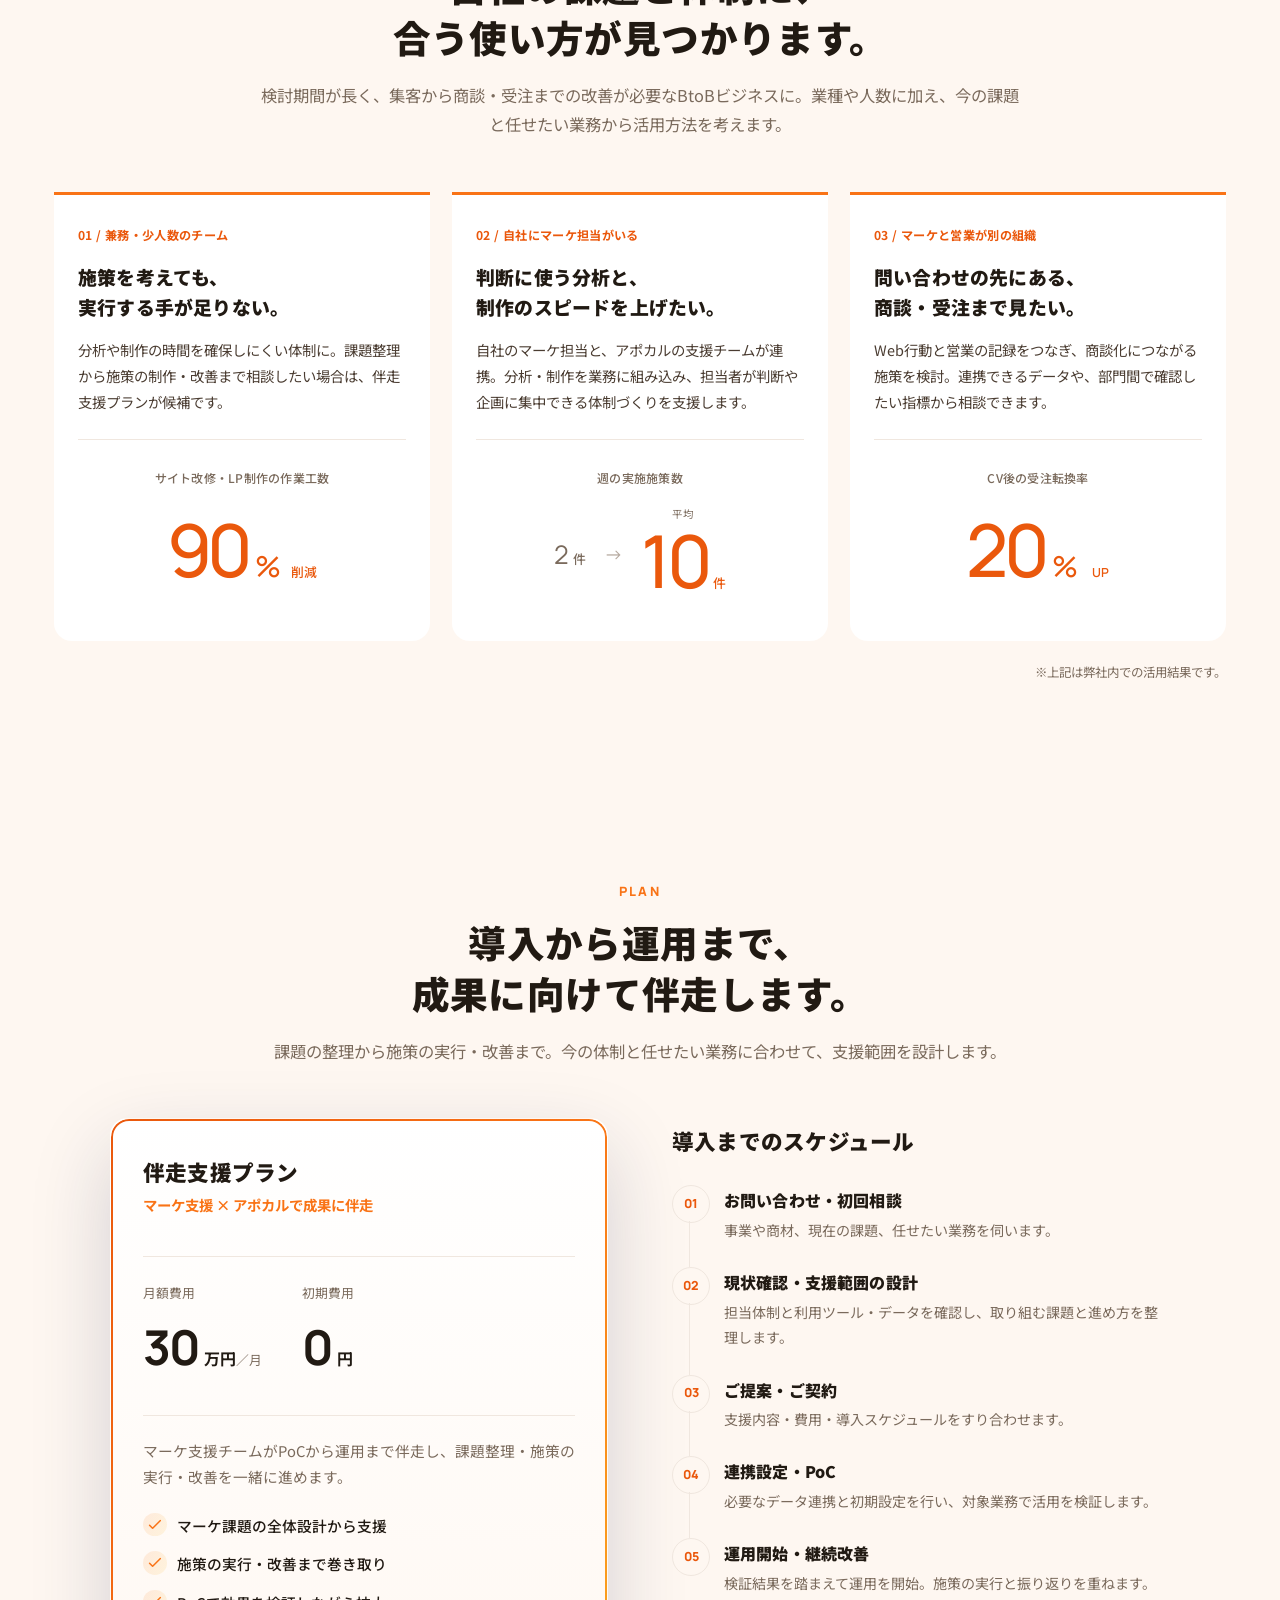
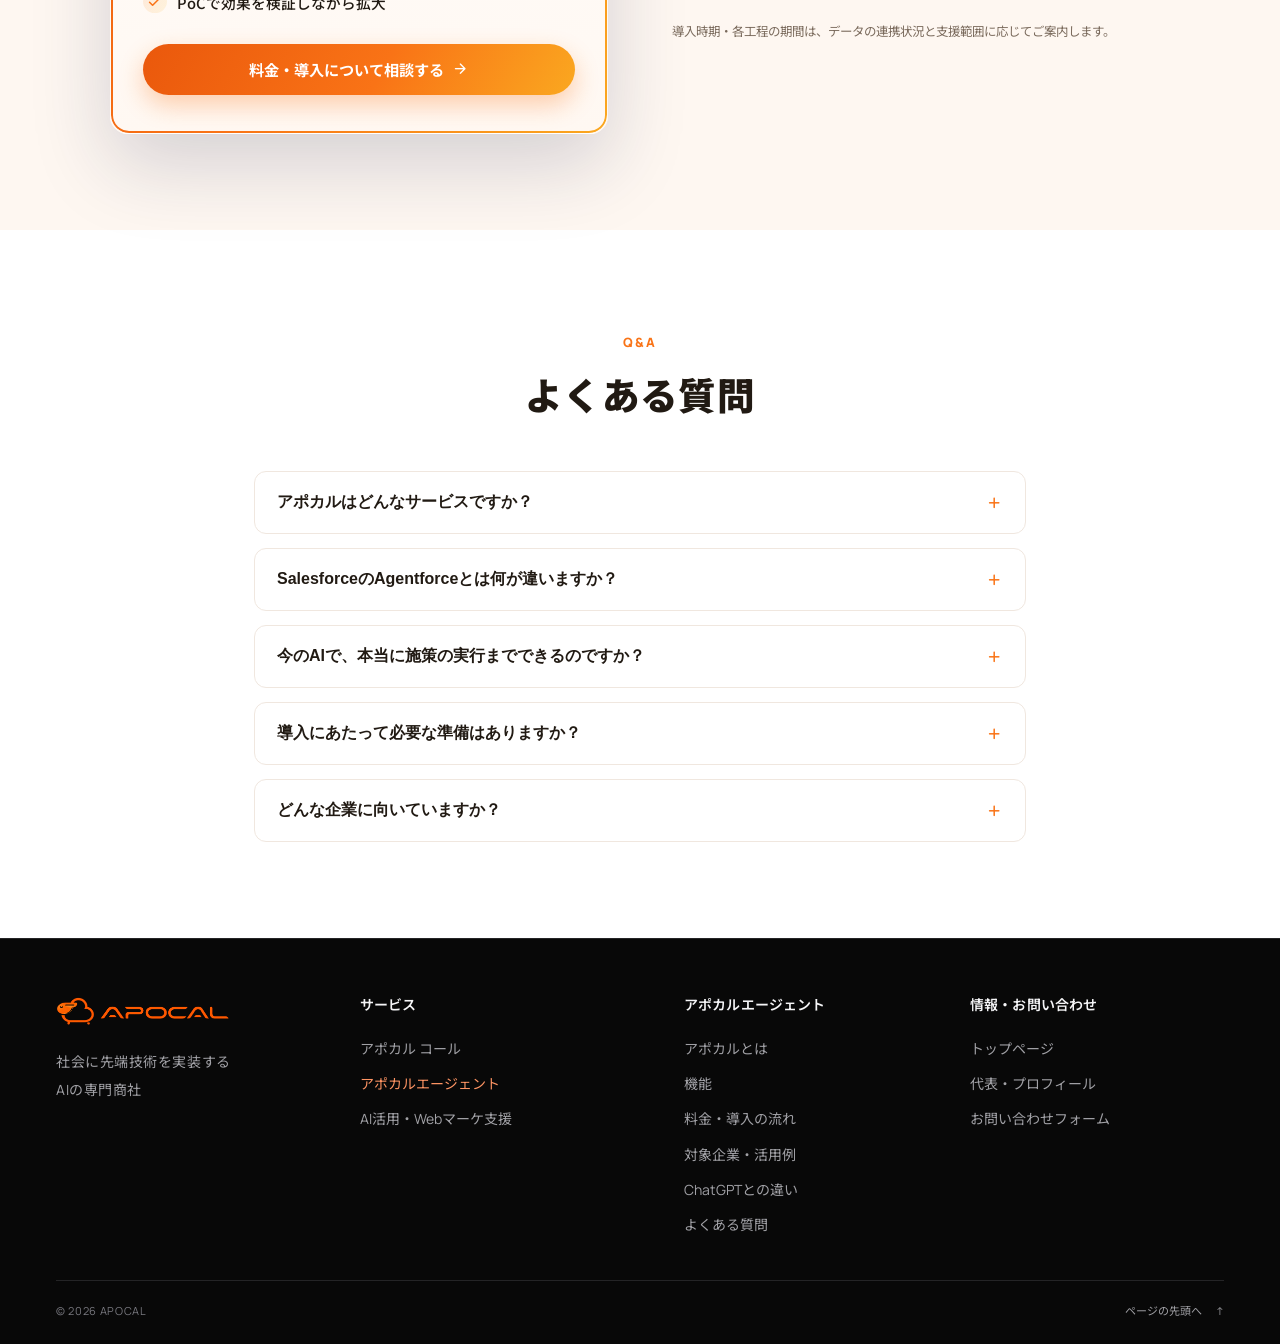
==== commit 8fc440aa: "Remove agent support details block" ====
--- a/agent/index.html
+++ b/agent/index.html
@@ -489,29 +489,6 @@
             <p class="onboarding-note">導入時期・各工程の期間は、データの連携状況と支援範囲に応じてご案内します。</p>
           </aside>
         </div>
-        <article class="support-scope" aria-labelledby="supportScopeHeading">
-          <div class="priority-heading">
-            <span class="tag">SUPPORT &amp; DELIVERABLES</span>
-            <h3 id="supportScopeHeading">月額30万円で、どこまで任せられる？</h3>
-            <p>課題整理から制作・改善までを伴走支援。下記の業務から、今の課題に合う支援内容を設計します。</p>
-          </div>
-          <div class="scope-grid">
-            <div class="scope-card"><span class="guide-number">01 / 課題を整理する</span><h4>データから、取り組む順番を決める。</h4><p>Web行動やチャット、商談の情報を確認し、集客から受注までの課題を整理します。</p><p class="scope-output"><strong>成果物の例</strong>課題一覧・施策の優先順位・改善提案</p></div>
-            <div class="scope-card"><span class="guide-number">02 / 施策を形にする</span><h4>分析を、文案やページに変える。</h4><p>Webサイト・LPの改善、メール文面、セミナーLPや資料など、施策に必要な制作を進めます。</p><p class="scope-output"><strong>成果物の例</strong>改修案・LP・メール文案・資料</p></div>
-            <div class="scope-card"><span class="guide-number">03 / 実行して振り返る</span><h4>実行結果から、次の改善を考える。</h4><p>合意した範囲で施策を実行し、取得できる閲覧・問い合わせ・商談のデータから振り返ります。</p><p class="scope-output"><strong>成果物の例</strong>施策の実施記録・検証結果・次の改善案</p></div>
-          </div>
-          <p class="scope-note">上記は支援対象・成果物の例です。すべてを一律の本数・頻度で提供するものではなく、対象業務・制作量・実行範囲はご契約前に決定します。</p>
-          <div class="contract-details">
-            <h4>費用と進め方は、ご契約前に明確に。</h4>
-            <dl>
-              <div><dt>制作量・打ち合わせ</dt><dd>優先する施策、制作物の種類・本数、修正範囲、打ち合わせの頻度をすり合わせます。</dd></div>
-              <div><dt>ツール・広告などの費用</dt><dd>広告出稿費、MA・SFA・AIなどの利用料について、月額に含まれる範囲と別途必要な費用を確認し、お見積もりでご案内します。</dd></div>
-              <div><dt>契約期間・料金条件</dt><dd>最低契約期間、更新・解約条件、税込・税別を含むお支払い総額をご契約前にご案内します。</dd></div>
-              <div><dt>社内でお願いすること</dt><dd>利用できるデータ・ツールの確認、商品情報の共有、制作物の内容確認など、双方の担当範囲を決めます。</dd></div>
-            </dl>
-          </div>
-          <div class="guide-cta"><a href="/contact/" class="btn btn-outline">任せたい業務と予算から相談する <i class="material-icons-round" aria-hidden="true">arrow_forward</i></a></div>
-        </article>
       </div>
     </section>
 
--- a/css/decision-guide.css
+++ b/css/decision-guide.css
@@ -1,5 +1,5 @@
 /* Additional information for visitors considering adoption. */
-#target,#use-case,#plan,#pricing{scroll-margin-top:96px}
+#target,#use-case,#plan,#pricing,#siteExampleHeading,#supportScopeHeading{scroll-margin-top:96px}
 .decision-links{display:flex;flex-wrap:wrap;gap:8px 20px;margin-top:24px;font-size:.83rem;font-weight:700;color:var(--ink-2)}
 .decision-links a{border-bottom:1px solid #d7bba4;padding-bottom:3px}
 .decision-links a:hover,.guide-link:hover{color:var(--brand-2)}
@@ -187,3 +187,38 @@
 .use-case-video-frame{width:min(640px,max(320px,calc((100svh - 456px)*4/3)));max-width:100%}
 .use-case-contact{margin-top:28px}
 @media(max-width:760px){.use-case-showcase{padding:22px 16px 20px}.use-case-video-frame{width:100%;max-width:560px}.use-case-contact{margin-top:24px}}
+
+/* Priority content: concrete deliverables and scope before adoption. */
+.priority-example,.support-scope{margin-top:56px;padding:40px;border:1px solid var(--line);border-radius:var(--radius);background:#fff}
+.priority-heading{max-width:760px;margin-bottom:26px}
+.priority-heading .tag{font-size:.72rem;margin-bottom:12px}
+.priority-heading h3{font-size:1.55rem;line-height:1.6}
+.priority-heading>p{margin-top:12px;color:var(--ink-2);font-size:.9rem;line-height:1.9}
+.evidence-strip{display:flex;flex-wrap:wrap;gap:10px;margin-bottom:24px}
+.evidence-strip span{padding:8px 14px;border:1px solid var(--line);border-radius:6px;background:var(--bg-soft);font-size:.78rem;color:var(--brand-2);font-weight:700}
+.before-after-grid{display:grid;grid-template-columns:1fr 1fr;gap:20px}
+.change-card{padding:26px;background:var(--bg-soft);border-radius:10px}
+.change-card.after{background:#fff3e9;border:1px solid #edd9c9}
+.change-label{font-family:Manrope,sans-serif;font-weight:700;font-size:.74rem;color:var(--muted)}
+.after .change-label{color:var(--brand-2)}
+.change-card h4{margin:12px 0;font-size:1.08rem;line-height:1.7}
+.change-card p,.deliverable-example blockquote,.example-results dd{font-size:.87rem;line-height:1.9;color:var(--ink-2)}
+.deliverable-example{display:grid;grid-template-columns:1fr 1.3fr;gap:28px;padding:28px 0;margin-top:8px;border-bottom:1px solid var(--line)}
+.deliverable-example h4{font-size:1.05rem;line-height:1.8;margin-top:10px}
+.deliverable-example blockquote{border-left:3px solid var(--brand);padding-left:20px;margin:0}
+.example-results{display:grid;grid-template-columns:1fr 1fr;gap:24px;margin-top:24px}
+.example-results dt{font-size:.8rem;color:var(--brand-2);font-weight:700;margin-bottom:8px}
+.scope-grid{display:grid;grid-template-columns:repeat(3,minmax(0,1fr));gap:22px}
+.scope-card{display:flex;flex-direction:column;border-top:3px solid var(--brand);padding:24px 20px;background:var(--bg-soft);border-radius:0 0 10px 10px}
+.scope-card h4{margin:14px 0;font-size:1.04rem;line-height:1.8}
+.scope-card p{font-size:.86rem;color:var(--ink-2);line-height:1.9}
+.scope-card .scope-output{margin-top:auto;padding-top:24px}
+.scope-output strong{display:block;font-size:.75rem;color:var(--brand-2);margin-bottom:5px}
+.scope-note{font-size:.78rem;color:var(--muted);margin:20px 0 32px;line-height:1.9}
+.contract-details{padding:28px;background:#fffcfa;border:1px solid #edd9c9;border-radius:10px}
+.contract-details h4{font-size:1.15rem;margin-bottom:20px;line-height:1.7}
+.contract-details dl>div{display:grid;grid-template-columns:170px 1fr;gap:20px;padding:16px 0;border-top:1px solid var(--line);font-size:.86rem;line-height:1.9}
+.contract-details dt{font-weight:700;color:var(--brand-2)}
+.contract-details dd{color:var(--ink-2)}
+@media(max-width:960px){.priority-example,.support-scope{padding:28px}.scope-grid{gap:14px}.scope-card{padding:22px 16px}}
+@media(max-width:760px){.scope-grid,.before-after-grid,.deliverable-example,.example-results{grid-template-columns:1fr}.priority-example,.support-scope{padding:24px 20px;margin-top:38px}.priority-heading h3{font-size:1.3rem}.change-card{padding:22px}.contract-details{padding:22px 18px}.contract-details dl>div{grid-template-columns:1fr;gap:6px}.deliverable-example{gap:18px}.scope-card .scope-output{padding-top:18px}}
